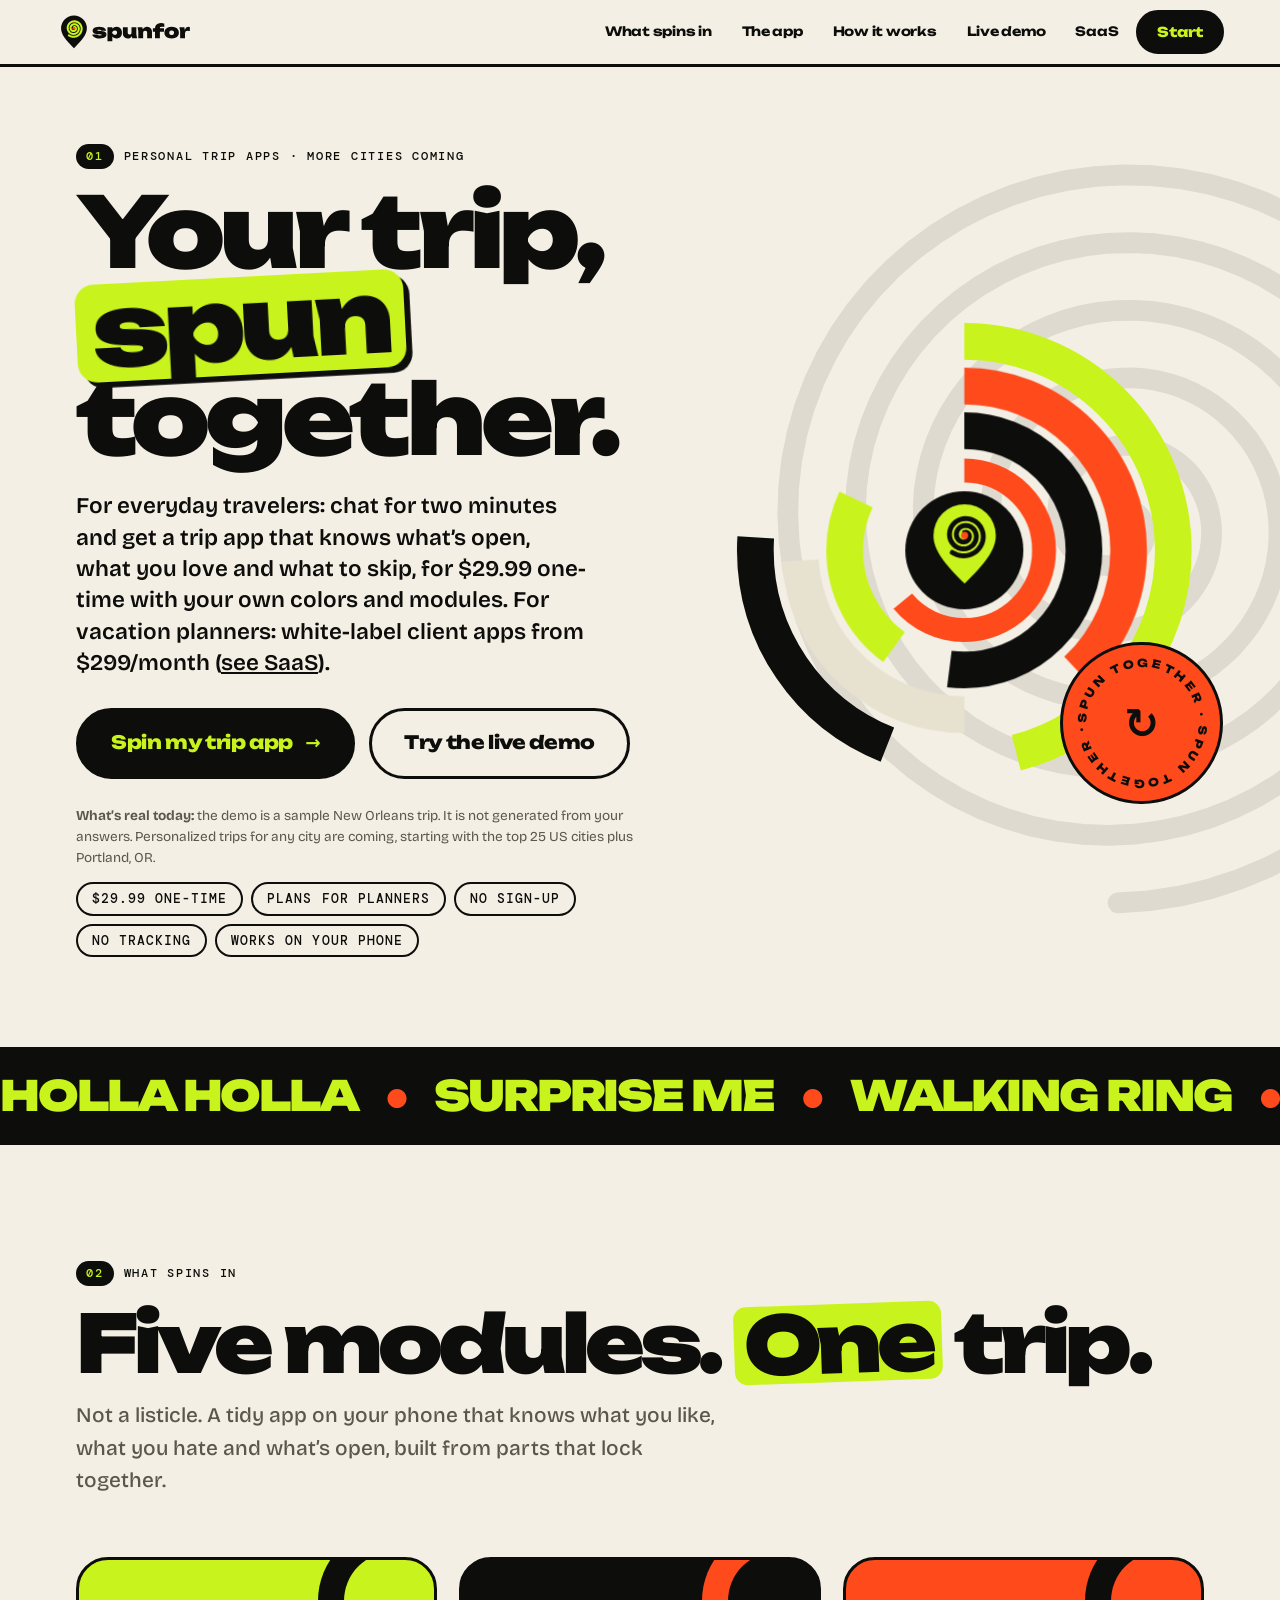
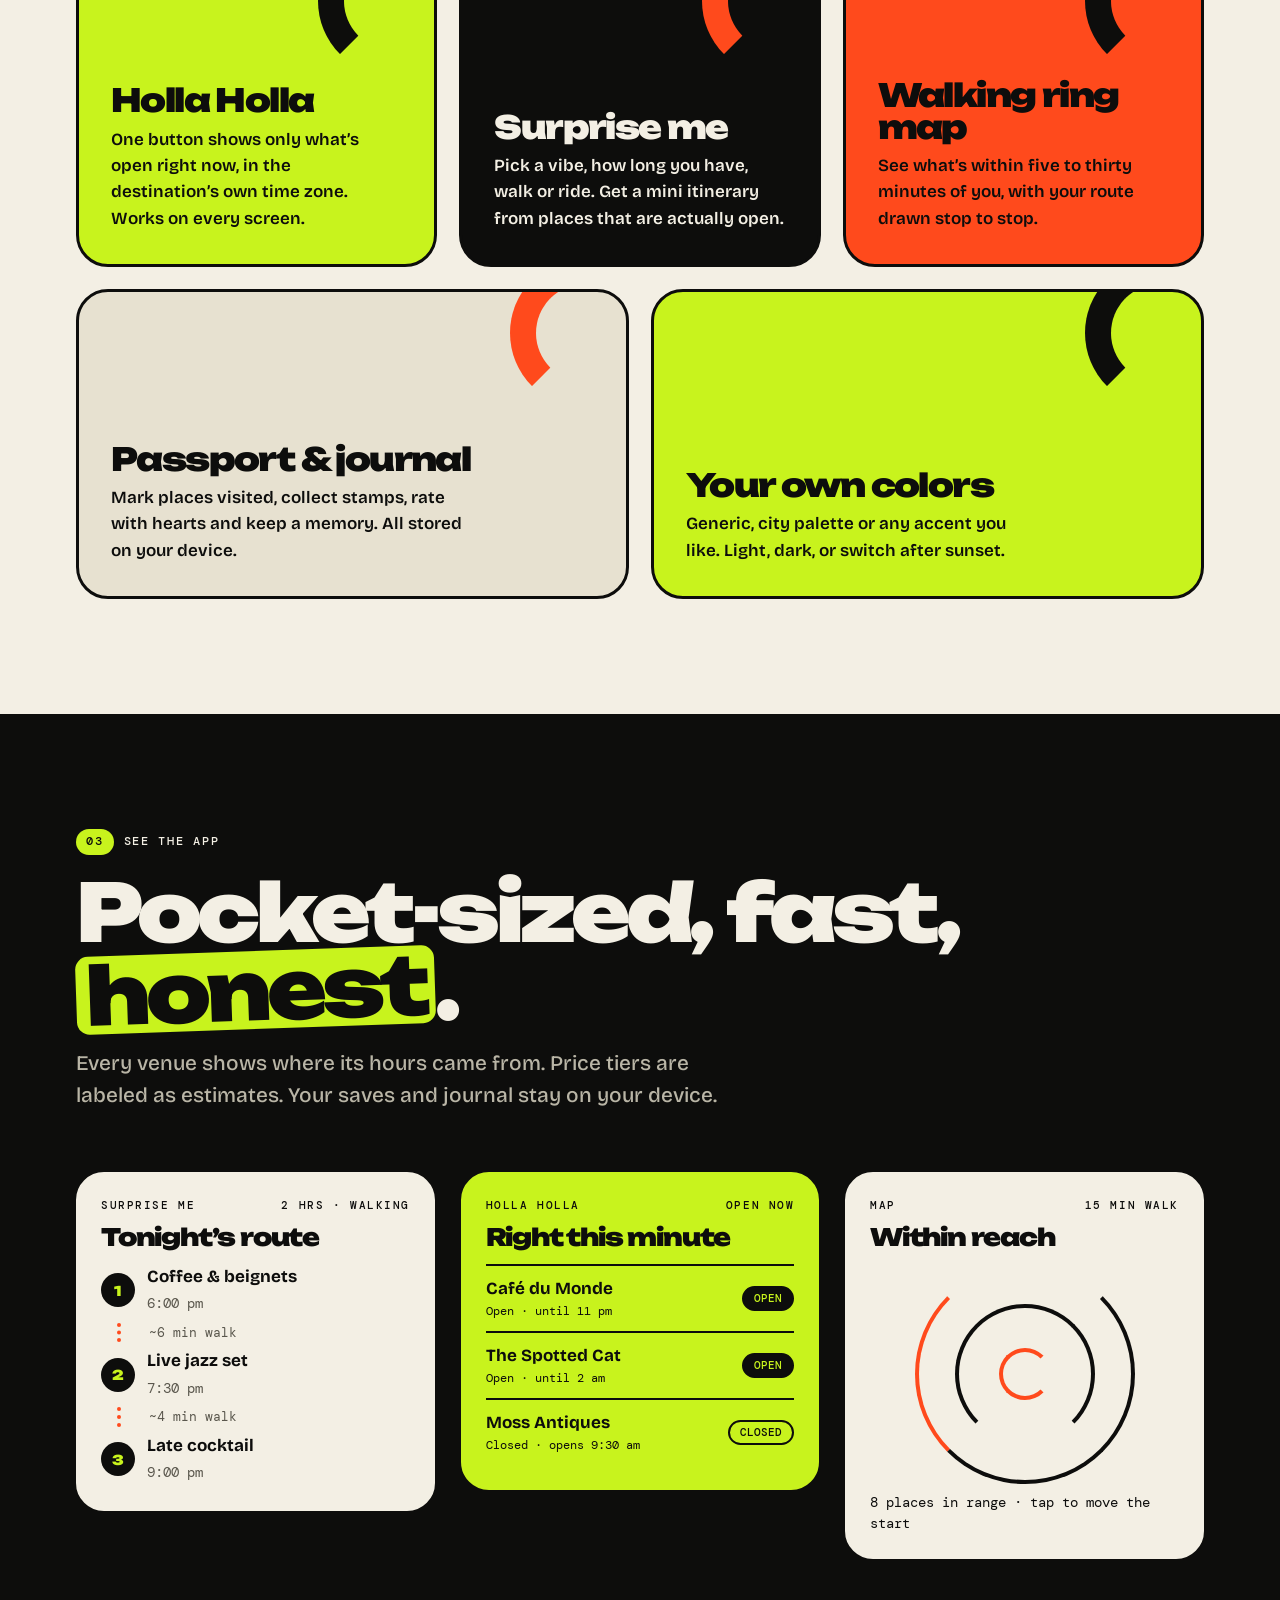
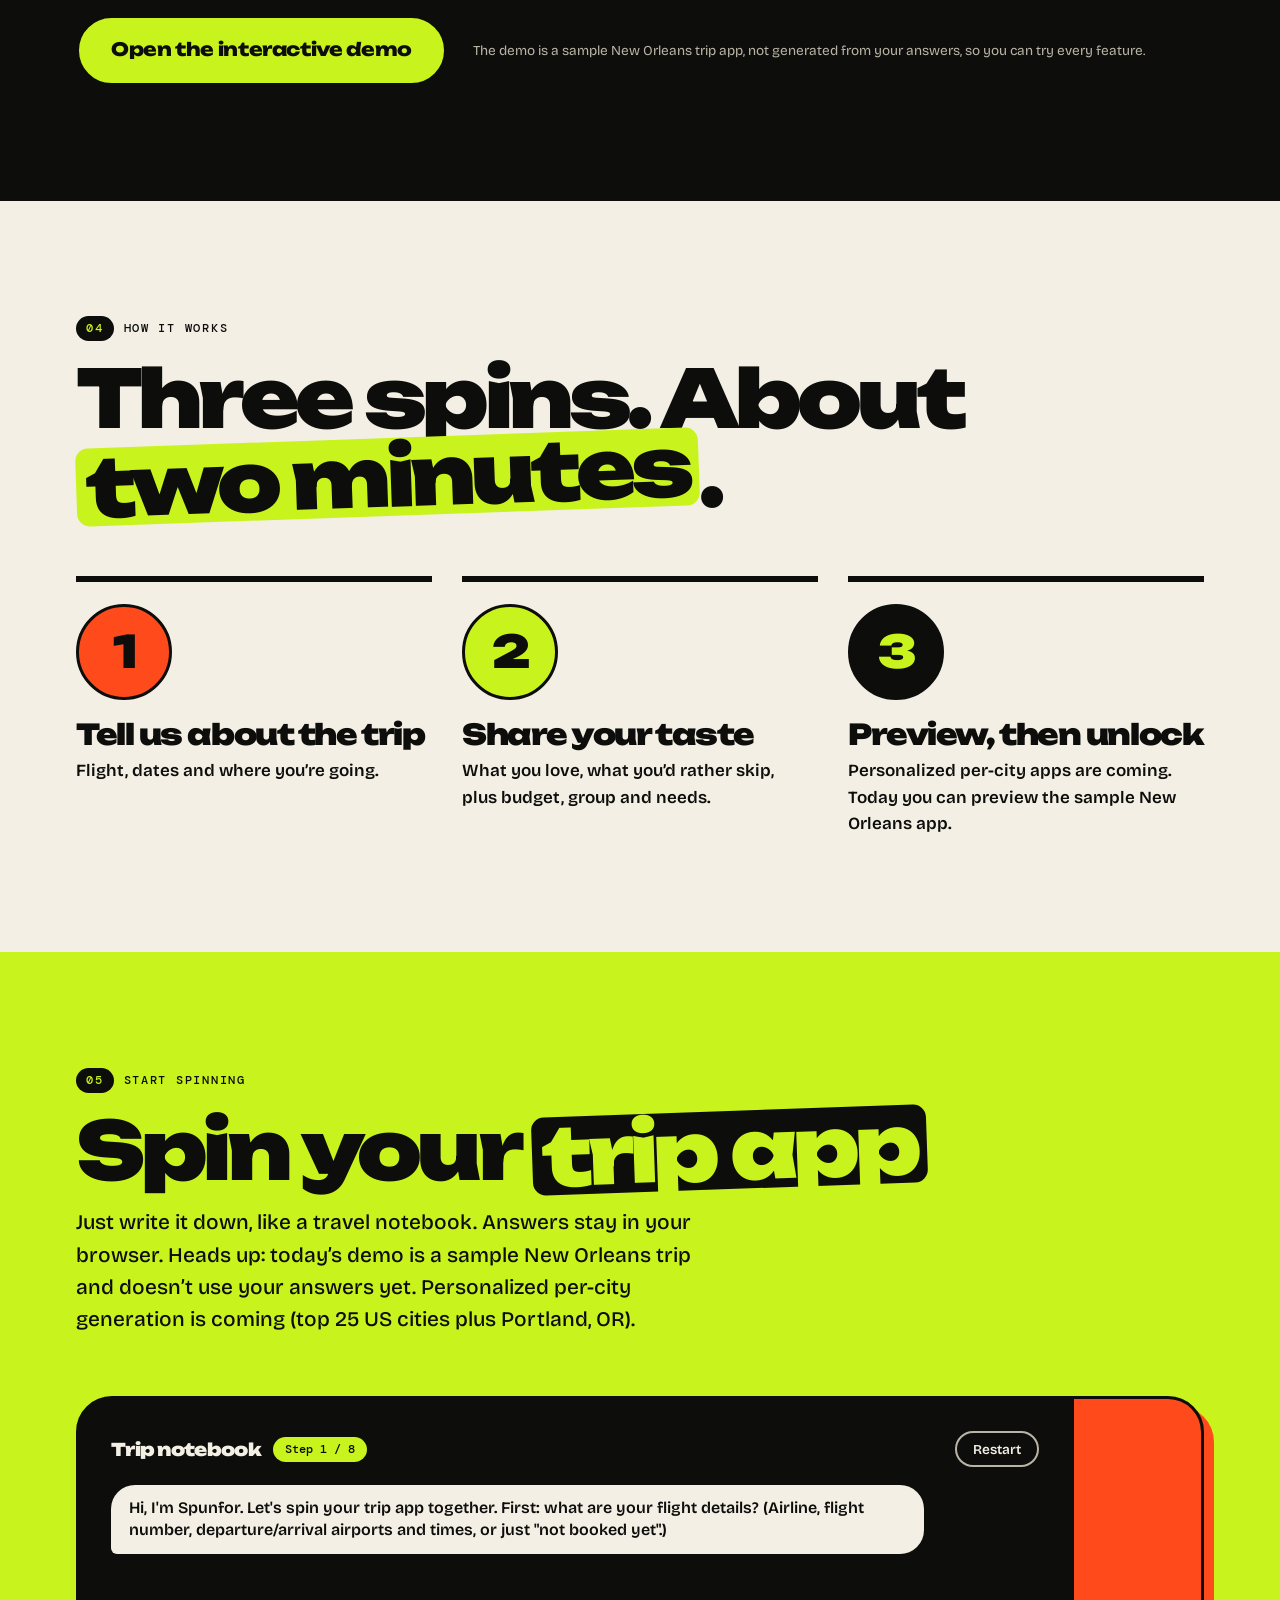
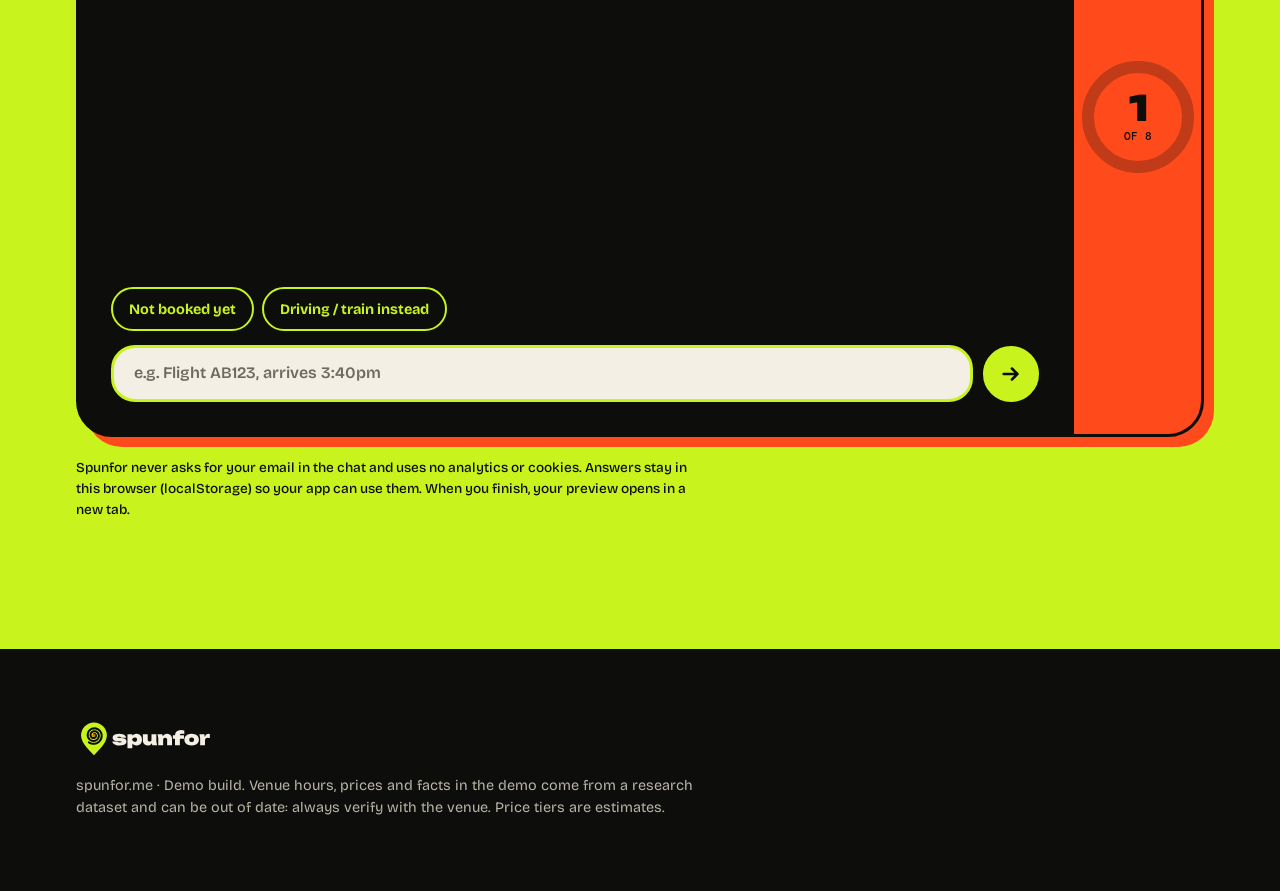
==== index.html @ 07cbf122 "Move preview to preview.html (new tab), planners to saas.html + SaaS nav tab, fix intake field copyi" ====
<!doctype html>
<html lang="en" class="no-js">
<head>
<meta charset="utf-8">
<meta name="viewport" content="width=device-width, initial-scale=1, viewport-fit=cover">
<title>Spunfor — your trip app, spun together</title>
<meta name="description" content="Try a sample New Orleans trip app with an open-now filter, a surprise-me itinerary builder, a walking-radius map, a passport and your own colors.">
<meta name="theme-color" content="#0D0D0C">
<link rel="icon" href="favicon.svg" type="image/svg+xml">
<link rel="icon" href="favicon-32.png" sizes="32x32" type="image/png">
<link rel="apple-touch-icon" href="apple-touch-icon.png">
<link rel="preload" href="fonts/unbounded.woff2" as="font" type="font/woff2" crossorigin>
<link rel="stylesheet" href="style.css">
<script>/* Site config. See README: checkoutUrl is the Stripe hook; promo codes here are DEMO-ONLY. */
window.SPUNFOR_CONFIG={price:29.99,currency:'USD',checkoutUrl:'',testMode:true,promoCodes:{goat:100},demoPath:'demo/index.html'};</script>
</head>
<body>
<a class="skip" href="#chat">Skip to the chat</a>
<header class="nav" id="nav">
  <a class="logo" href="#top" aria-label="Spunfor home"><img src="logo.svg" alt="Spunfor" width="137" height="36"></a>
  <nav aria-label="Primary">
    <a href="#features">What spins in</a><a href="#app">The app</a><a href="#how">How it works</a><a href="demo/index.html">Live demo</a><a class="saas-tab" href="saas.html" target="_blank" rel="noopener">SaaS</a><a class="btn small" href="#chat">Start</a>
  </nav>
</header>

<main id="top">
<div class="bigdisc" id="bigdisc" aria-hidden="true"><svg viewBox="-100 -100 200 200"><path d="M0 0" id="bdPath" fill="none"/></svg></div>

<section class="hero">
  <div class="wrap hero-grid">
    <div class="hero-copy">
      <p class="k"><b>01</b> Personal trip apps · more cities coming</p>
      <h1><span class="l">Your trip,</span><span class="l"><em class="spunword">spun</em></span><span class="l">together.</span></h1>
      <p class="lead">For everyday travelers: chat for two minutes and get a trip app that knows what’s open, what you love and what to skip, for $29.99 one-time with your own colors and modules. For vacation planners: white-label client apps from $299/month (<a href="saas.html" target="_blank" rel="noopener">see SaaS</a>).</p>
      <div class="cta"><a class="btn big" href="#chat">Spin my trip app <span class="arr" aria-hidden="true">→</span></a><a class="btn ghost big" href="demo/index.html">Try the live demo</a></div>
      <p class="fine honest"><b>What’s real today:</b> the demo is a sample New Orleans trip. It is not generated from your answers. Personalized trips for any city are coming, starting with the top 25 US cities plus Portland, OR.</p>
      <ul class="vows" aria-label="Highlights"><li>$29.99 one-time</li><li>Plans for planners</li><li>No sign-up</li><li>No tracking</li><li>Works on your phone</li></ul>
    </div>
    <div class="hero-art" aria-hidden="true">
      <svg viewBox="0 0 600 600" class="orrery">
        <g class="snap a1"><g class="drift d1"><circle class="ring r-lime" cx="300" cy="300" r="262" pathLength="100" stroke-dasharray="46 54"/><circle class="ring r-ink" cx="300" cy="300" r="262" pathLength="100" stroke-dasharray="20 80" stroke-dashoffset="-56"/></g></g>
        <g class="snap a2"><g class="drift d2"><circle class="ring r-tom" cx="300" cy="300" r="206" pathLength="100" stroke-dasharray="38 62"/><circle class="ring r-bone" cx="300" cy="300" r="206" pathLength="100" stroke-dasharray="24 76" stroke-dashoffset="-50"/></g></g>
        <g class="snap a3"><g class="drift d3"><circle class="ring r-ink" cx="300" cy="300" r="150" pathLength="100" stroke-dasharray="52 48"/><circle class="ring r-lime" cx="300" cy="300" r="150" pathLength="100" stroke-dasharray="22 78" stroke-dashoffset="-60"/></g></g>
        <g class="snap a4"><g class="drift d4"><circle class="ring r-tom thin" cx="300" cy="300" r="100" pathLength="100" stroke-dasharray="64 36"/></g></g>
        <circle cx="300" cy="300" r="74" fill="#0D0D0C"/>
        <g transform="translate(246 238) scale(1.7)" class="hub"><path d="M32 61C17.5 46.5 9 36.5 9 25.5a23 23 0 0 1 46 0C55 36.5 46.5 46.5 32 61Z" fill="#C8F31D"/><path class="hubspiral" fill="none" stroke="#0D0D0C" stroke-width="3.6" stroke-linecap="round" stroke-linejoin="round" d=""/><circle cx="32" cy="25.5" r="2.6" fill="#FF4A1C"/></g>
      </svg>
      <div class="badge-ring"><svg viewBox="0 0 200 200"><defs><path id="circ" d="M100 100m-78 0a78 78 0 1 1 156 0a78 78 0 1 1-156 0"/></defs><text><textPath href="#circ" startOffset="0" textLength="484" lengthAdjust="spacing">SPUN TOGETHER · SPUN TOGETHER ·</textPath></text></svg><b>↻</b></div>
    </div>
  </div>
</section>

<div class="ticker" aria-hidden="true"><div class="ticker-in"><span>Holla Holla</span><i>●</i><span>Surprise me</span><i>●</i><span>Walking ring</span><i>●</i><span>Passport</span><i>●</i><span>Your colors</span><i>●</i><span>Holla Holla</span><i>●</i><span>Surprise me</span><i>●</i><span>Walking ring</span><i>●</i><span>Passport</span><i>●</i><span>Your colors</span><i>●</i></div></div>

<section class="section" id="features">
  <div class="wrap">
    <div class="sec-h reveal">
      <p class="k"><b>02</b> What spins in</p>
      <h2>Five modules. <em>One</em> trip.</h2>
      <p class="sub">Not a listicle. A tidy app on your phone that knows what you like, what you hate and what’s open, built from parts that lock together.</p>
    </div>
    <ol class="mods">
      <li class="mod m1 reveal"><span class="disc" aria-hidden="true"></span><h3>Holla Holla</h3><p>One button shows only what’s open right now, in the destination’s own time zone. Works on every screen.</p></li>
      <li class="mod m2 reveal"><span class="disc" aria-hidden="true"></span><h3>Surprise me</h3><p>Pick a vibe, how long you have, walk or ride. Get a mini itinerary from places that are actually open.</p></li>
      <li class="mod m3 reveal"><span class="disc" aria-hidden="true"></span><h3>Walking ring map</h3><p>See what’s within five to thirty minutes of you, with your route drawn stop to stop.</p></li>
      <li class="mod m4 reveal"><span class="disc" aria-hidden="true"></span><h3>Passport &amp; journal</h3><p>Mark places visited, collect stamps, rate with hearts and keep a memory. All stored on your device.</p></li>
      <li class="mod m5 reveal"><span class="disc" aria-hidden="true"></span><h3>Your own colors</h3><p>Generic, city palette or any accent you like. Light, dark, or switch after sunset.</p></li>
    </ol>
  </div>
</section>

<section class="section dark-sec" id="app">
  <div class="wrap">
    <div class="sec-h reveal">
      <p class="k"><b>03</b> See the app</p>
      <h2>Pocket-sized, fast, <em>honest</em>.</h2>
      <p class="sub">Every venue shows where its hours came from. Price tiers are labeled as estimates. Your saves and journal stay on your device.</p>
    </div>
    <div class="tix" aria-label="Sample screens from the app">
      <div class="t t3 reveal"><p class="k"><span>Surprise me</span><span>2 hrs · walking</span></p><h4>Tonight’s route</h4>
        <div class="stop"><i>1</i><div><b>Coffee &amp; beignets</b><br><small>6:00 pm</small></div></div><div class="leg">~6 min walk</div>
        <div class="stop"><i>2</i><div><b>Live jazz set</b><br><small>7:30 pm</small></div></div><div class="leg">~4 min walk</div>
        <div class="stop"><i>3</i><div><b>Late cocktail</b><br><small>9:00 pm</small></div></div></div>
      <div class="t t1 reveal"><p class="k"><span>Holla Holla</span><span>Open now</span></p><h4>Right this minute</h4>
        <div class="row"><div><b>Café du Monde</b><small>Open · until 11 pm</small></div><span class="st on">OPEN</span></div>
        <div class="row"><div><b>The Spotted Cat</b><small>Open · until 2 am</small></div><span class="st on">OPEN</span></div>
        <div class="row"><div><b>Moss Antiques</b><small>Closed · opens 9:30 am</small></div><span class="st">CLOSED</span></div></div>
      <div class="t t2 reveal"><p class="k"><span>Map</span><span>15 min walk</span></p><h4>Within reach</h4><div class="ring" aria-hidden="true"><i></i><i></i><i></i></div><p class="mono" style="margin:6px 0 0;font-size:.85rem">8 places in range · tap to move the start</p></div>
    </div>
    <div class="tix-note reveal"><a class="btn big lime" href="demo/index.html">Open the interactive demo</a><p class="fine" style="margin:0">The demo is a sample New Orleans trip app, not generated from your answers, so you can try every feature.</p></div>
  </div>
</section>

<section class="section" id="how">
  <div class="wrap">
    <div class="sec-h reveal"><p class="k"><b>04</b> How it works</p><h2>Three spins. About <em>two minutes</em>.</h2></div>
    <ol class="steps">
      <li class="reveal"><span class="num">1</span><h3>Tell us about the trip</h3><p>Flight, dates and where you’re going.</p></li>
      <li class="reveal"><span class="num">2</span><h3>Share your taste</h3><p>What you love, what you’d rather skip, plus budget, group and needs.</p></li>
      <li class="reveal"><span class="num">3</span><h3>Preview, then unlock</h3><p>Personalized per-city apps are coming. Today you can preview the sample New Orleans app.</p></li>
    </ol>
  </div>
</section>

<section class="section chat-sec" id="chat">
  <div class="wrap">
    <div class="sec-h reveal"><p class="k"><b>05</b> Start spinning</p><h2>Spin your <em>trip app</em></h2><p class="sub">Just write it down, like a travel notebook. Answers stay in your browser. Heads up: today’s demo is a sample New Orleans trip and doesn’t use your answers yet. Personalized per-city generation is coming (top 25 US cities plus Portland, OR).</p></div>
    <div class="bp reveal" role="region" aria-label="Spunfor trip chat">
      <div class="bp-main">
        <div class="bp-head"><strong>Trip notebook</strong><span class="progress" id="progress" aria-live="polite"></span><button type="button" class="link" id="restart">Restart</button></div>
        <div class="log" id="log" role="log" aria-live="polite" aria-relevant="additions"></div>
        <div class="quick" id="quick"></div>
        <form class="composer" id="form" autocomplete="off">
          <label class="sr" for="input">Your answer</label>
          <textarea id="input" rows="1" placeholder="Type your answer…" enterkeyhint="send"></textarea>
          <button class="send" type="submit" aria-label="Send"><svg width="22" height="22" viewBox="0 0 24 24" fill="none" stroke="currentColor" stroke-width="2.8" stroke-linecap="round" stroke-linejoin="round" aria-hidden="true"><path d="M4 12h15M13 6l6 6-6 6"/></svg></button>
        </form>
      </div>
      <aside class="dial" aria-hidden="true">
        <svg viewBox="0 0 120 120"><circle class="dtrack" cx="60" cy="60" r="50"/><circle class="dfill" id="ringFill" cx="60" cy="60" r="50" pathLength="100" stroke-dasharray="100" stroke-dashoffset="100"/></svg>
        <div class="dnum"><b id="dialNo">1</b><span>of 8</span></div>
      </aside>
    </div>
    <p class="fine chat-fine">Spunfor never asks for your email in the chat and uses no analytics or cookies. Answers stay in this browser (localStorage) so your app can use them. When you finish, your preview opens in a new tab.</p>
  </div>
</section>


</main>

<footer class="foot">
  <div class="wrap foot-in">
    <img src="logo-light.svg" alt="Spunfor" width="137" height="36">
    <p>spunfor.me · Demo build. Venue hours, prices and facts in the demo come from a research dataset and can be out of date: always verify with the venue. Price tiers are estimates.</p>
  </div>
</footer>

<!-- Unlock / checkout dialog (rendered by app.js) -->
<div class="modal-wrap" id="modalWrap" hidden>
  <div class="scrim" data-close></div>
  <div class="modal" id="modal" role="dialog" aria-modal="true" aria-labelledby="mTitle" tabindex="-1"></div>
</div>
<script src="app.js"></script>
</body>
</html>
---- style.css ----
/* Spunfor v4: "spun together". Heavy Unbounded display type, rotation motion, orbital geometry, modules that spin into place and snap together.
   Palette: ink #0D0D0C, bone #F3EFE4, lime #C8F31D, tomato #FF4A1C. No gradients, no glass, no thread. */
@font-face{font-family:"Unbounded";src:url(fonts/unbounded.woff2) format("woff2");font-weight:200 900;font-style:normal;font-display:swap}
@font-face{font-family:"Bricolage Grotesque";src:url(fonts/bricolage.woff2) format("woff2");font-weight:200 800;font-style:normal;font-display:swap}
@font-face{font-family:"DM Mono";src:url(fonts/dm-mono.woff2) format("woff2");font-weight:400;font-style:normal;font-display:swap}
@font-face{font-family:"DM Mono";src:url(fonts/dm-mono-500.woff2) format("woff2");font-weight:500;font-style:normal;font-display:swap}
:root{
  --ink:#0D0D0C;--bone:#F3EFE4;--bone2:#E7E1D0;--lime:#C8F31D;--tom:#FF4A1C;--mute:#5A574D;--mute-d:#B9B5A6;
  --disp:"Unbounded","Arial Black",system-ui,sans-serif;--body:"Bricolage Grotesque",system-ui,-apple-system,"Segoe UI",sans-serif;--mono:"DM Mono",ui-monospace,Menlo,Consolas,monospace;
  --snap:cubic-bezier(.2,1.35,.35,1);--pad:clamp(18px,4.5vw,56px);
}
*{box-sizing:border-box}
html{scroll-behavior:smooth;-webkit-text-size-adjust:100%}
body{margin:0;background:var(--bone);color:var(--ink);font-family:var(--body);font-size:1.0625rem;line-height:1.55;overflow-x:hidden}
img,svg{display:block;max-width:100%}
a{color:inherit}
.wrap{width:100%;max-width:1240px;margin:0 auto;padding-inline:var(--pad)}
.sr{position:absolute;width:1px;height:1px;overflow:hidden;clip:rect(0 0 0 0);white-space:nowrap}
.skip{position:absolute;left:-999px;top:8px;background:var(--lime);color:var(--ink);padding:10px 16px;border-radius:99px;font-weight:800;z-index:100}
.skip:focus{left:8px}
:focus-visible{outline:3px solid var(--tom);outline-offset:3px;border-radius:6px}
h1,h2,h3,h4{font-family:var(--disp);font-weight:900;margin:0;letter-spacing:-.05em;line-height:.98}
em{font-style:normal}
.k{font-family:var(--mono);font-size:.78rem;letter-spacing:.14em;text-transform:uppercase;font-weight:500;margin:0 0 18px;display:flex;gap:10px;align-items:center;flex-wrap:wrap}
.k b{background:var(--ink);color:var(--lime);border-radius:99px;padding:3px 10px;font-weight:500}
.sub{font-size:clamp(1.05rem,2.2vw,1.3rem);max-width:46ch;margin:18px 0 0;color:var(--mute);font-weight:500}
.fine{font-size:.85rem;color:var(--mute)}
.mono{font-family:var(--mono)}

/* buttons */
.btn{display:inline-flex;align-items:center;justify-content:center;gap:12px;font-family:var(--disp);font-weight:800;font-size:.95rem;letter-spacing:-.02em;text-decoration:none;border:3px solid var(--ink);background:var(--ink);color:var(--lime);border-radius:99px;padding:14px 26px;min-height:52px;cursor:pointer;transition:transform .35s var(--snap),background .2s,color .2s}
.btn:hover{transform:rotate(-2.5deg) scale(1.04);background:var(--tom);border-color:var(--ink);color:var(--ink)}
.btn.big{font-size:clamp(1rem,2.4vw,1.15rem);padding:18px 32px;min-height:64px}
.btn.small{padding:8px 18px;min-height:44px;font-size:.85rem}
.btn.ghost{background:transparent;color:var(--ink)}
.btn.ghost:hover{background:var(--lime);color:var(--ink)}
.btn.lime{background:var(--lime);color:var(--ink)}
.btn.lime:hover{background:var(--bone)}
.btn .arr{display:inline-block;transition:transform .5s var(--snap)}
.btn:hover .arr{transform:rotate(360deg)}
.btn:disabled{opacity:.5;cursor:not-allowed}

/* nav */
.nav{position:sticky;top:0;z-index:50;display:flex;align-items:center;justify-content:space-between;gap:12px;padding:10px var(--pad);background:var(--bone);border-bottom:3px solid var(--ink)}
.logo img{height:36px;width:auto}
.nav nav{display:flex;align-items:center;gap:6px}
.nav nav a:not(.btn){font-family:var(--disp);font-weight:700;font-size:.8rem;letter-spacing:-.02em;text-decoration:none;padding:10px 12px;border-radius:99px}
.nav nav a:not(.btn):hover{background:var(--lime)}
@media(max-width:860px){.nav nav a:not(.btn){display:none}.logo img{height:32px}}

/* giant disc that turns as you scroll */
.bigdisc{position:fixed;right:-28vmin;top:12vh;width:92vmin;height:92vmin;pointer-events:none;z-index:0;opacity:.09;transform:rotate(var(--spin,0deg))}
.bigdisc svg{width:100%;height:100%}
.bigdisc path{stroke:var(--ink);stroke-width:5;stroke-linecap:round;fill:none}
main{position:relative}
main>section,.ticker{position:relative;z-index:1}

/* hero */
.hero{padding:clamp(34px,6vw,84px) 0 clamp(40px,7vw,96px);overflow:hidden}
.hero-grid{display:grid;grid-template-columns:minmax(0,1.25fr) minmax(0,1fr);gap:clamp(20px,4vw,60px);align-items:center}
.hero h1{font-size:clamp(2.55rem,10.4vw,6.1rem);line-height:.92;letter-spacing:-.05em;margin:0 0 26px}
.hero h1 .l{display:block}
.spunword{display:inline-block;background:var(--lime);padding:.02em .16em .06em;border-radius:.2em;transform:rotate(-3deg);box-shadow:.06em .06em 0 var(--ink);animation:spunin 1.3s var(--snap) both .1s}
@keyframes spunin{from{transform:rotate(-200deg) scale(.4);opacity:0}to{transform:rotate(-3deg);opacity:1}}
.lead{font-size:clamp(1.1rem,2.3vw,1.4rem);max-width:34ch;font-weight:600;margin:0 0 30px;line-height:1.4}
.cta{display:flex;flex-wrap:wrap;gap:14px;margin-bottom:26px}
.vows{list-style:none;display:flex;flex-wrap:wrap;gap:8px;padding:0;margin:0}
.vows li{font-family:var(--mono);font-size:.8rem;font-weight:500;text-transform:uppercase;letter-spacing:.08em;border:2px solid var(--ink);border-radius:99px;padding:5px 14px}
.hero-art{position:relative;width:100%;max-width:560px;justify-self:center;aspect-ratio:1}
.orrery{width:100%;height:100%;overflow:visible}
.ring{fill:none;stroke-width:46;transform-box:view-box;transform-origin:50% 50%;transform:rotate(-90deg)}
.ring.thin{stroke-width:30}
.r-lime{stroke:var(--lime)}.r-ink{stroke:var(--ink)}.r-tom{stroke:var(--tom)}.r-bone{stroke:var(--bone2)}
.snap,.drift{transform-box:view-box;transform-origin:50% 50%}
.a1{animation:snap1 1.5s var(--snap) both .2s}.a2{animation:snap2 1.6s var(--snap) both .35s}.a3{animation:snap3 1.7s var(--snap) both .5s}.a4{animation:snap4 1.8s var(--snap) both .65s}
@keyframes snap1{from{transform:rotate(-250deg)}to{transform:rotate(0)}}
@keyframes snap2{from{transform:rotate(300deg)}to{transform:rotate(0)}}
@keyframes snap3{from{transform:rotate(-340deg)}to{transform:rotate(0)}}
@keyframes snap4{from{transform:rotate(420deg)}to{transform:rotate(0)}}
.d1{animation:drift 46s linear infinite 2s}.d2{animation:drift 34s linear infinite reverse 2s}.d3{animation:drift 28s linear infinite 2s}.d4{animation:drift 20s linear infinite reverse 2s}
@keyframes drift{to{transform:rotate(360deg)}}
.hubspiral{transform-box:fill-box}
.badge-ring{position:absolute;right:-4%;bottom:-3%;width:34%;aspect-ratio:1;background:var(--tom);border:3px solid var(--ink);border-radius:50%;display:grid;place-items:center;animation:spin 18s linear infinite}
.badge-ring svg{position:absolute;inset:4%;width:92%;height:92%}
.badge-ring text{font-family:var(--disp);font-weight:800;font-size:15.5px;letter-spacing:.04em;fill:var(--ink)}
.badge-ring b{font-family:var(--disp);font-weight:900;font-size:clamp(1.6rem,5vw,2.6rem);color:var(--ink)}
@keyframes spin{to{transform:rotate(360deg)}}
@media(max-width:860px){.hero-grid{grid-template-columns:1fr}.hero-art{max-width:420px}.badge-ring{right:0}}

/* ticker */
.ticker{background:var(--ink);color:var(--lime);overflow:hidden;border-block:3px solid var(--ink);padding:14px 0}
.ticker-in{display:flex;gap:28px;width:max-content;font-family:var(--disp);font-weight:900;font-size:clamp(1.4rem,4vw,2.6rem);letter-spacing:-.05em;text-transform:uppercase;white-space:nowrap;animation:tick 40s linear infinite}
.ticker-in i{font-style:normal;color:var(--tom);font-size:.6em;align-self:center}
@keyframes tick{to{transform:translateX(-50%)}}

/* sections */
.section{padding:clamp(56px,9vw,128px) 0}
.sec-h{margin-bottom:clamp(30px,5vw,60px)}
.sec-h h2{font-size:clamp(2.1rem,7.2vw,5rem);max-width:15ch;letter-spacing:-.06em}
.sec-h h2 em,.m-top h2 em{color:var(--ink);background:var(--lime);padding:0 .12em;border-radius:.16em;display:inline-block;transform:rotate(-2deg)}
.dark-sec{background:var(--ink);color:var(--bone)}
.dark-sec .k b{background:var(--lime);color:var(--ink)}
.dark-sec .sub{color:var(--mute-d)}
.dark-sec .fine{color:var(--mute-d)}

/* modules: pieces that spin into place */
.reveal{opacity:0;transform:rotate(var(--r0,-7deg)) translateY(46px) scale(.94);transform-origin:20% 80%;transition:opacity .5s ease,transform .9s var(--snap)}
.reveal.in{opacity:1;transform:none}
.mods{list-style:none;margin:0;padding:0;display:grid;grid-template-columns:repeat(6,1fr);gap:clamp(12px,2vw,22px)}
.mod{grid-column:span 2;border:3px solid var(--ink);border-radius:32px;padding:clamp(20px,3vw,32px);position:relative;overflow:hidden;min-height:310px;display:flex;flex-direction:column;justify-content:flex-end}
.mod h3{font-size:clamp(1.4rem,3vw,2rem);margin:0 0 10px}
.mod p{margin:0;font-weight:600;max-width:32ch}
.mod .disc{position:absolute;right:-34px;top:-34px;width:150px;height:150px;border-radius:50%;border:26px solid currentColor;border-right-color:transparent;border-bottom-color:transparent;animation:spin 12s linear infinite}
.mod:nth-child(even) .disc{animation-direction:reverse;animation-duration:16s}
.m1{background:var(--lime);--r0:-9deg}.m2{background:var(--ink);color:var(--bone);--r0:7deg}.m2 .disc{color:var(--tom)}
.m3{background:var(--tom);--r0:-6deg}.m4{background:var(--bone2);--r0:8deg}.m5{background:var(--lime);--r0:-8deg}
.m4,.m5{grid-column:span 3}
.m1 .disc,.m3 .disc,.m5 .disc{color:var(--ink)}.m4 .disc{color:var(--tom)}
@media(max-width:860px){.mods{grid-template-columns:1fr}.mod,.m4,.m5{grid-column:auto;min-height:0;padding-top:96px}}

/* app sample tiles */
.tix{display:grid;grid-template-columns:repeat(3,1fr);gap:clamp(14px,2vw,26px);align-items:start}
.t{background:var(--bone);color:var(--ink);border-radius:28px;padding:22px;border:3px solid var(--bone)}
.t.t3{--r0:-6deg}.t.t1{--r0:5deg;background:var(--lime);border-color:var(--lime)}.t.t2{--r0:-4deg}
.t .k{justify-content:space-between;font-size:.7rem;margin-bottom:12px}
.t h4{font-size:1.5rem;margin:0 0 14px;letter-spacing:-.05em}
.t .stop{display:flex;gap:12px;align-items:center}
.t .stop i{font-style:normal;font-family:var(--disp);font-weight:900;width:34px;height:34px;border-radius:50%;background:var(--ink);color:var(--lime);display:grid;place-items:center;flex:none;font-size:.85rem}
.t .stop small{color:var(--mute);font-family:var(--mono)}
.t .leg{margin:6px 0 6px 16px;padding-left:28px;border-left:4px dotted var(--tom);font-family:var(--mono);font-size:.8rem;color:var(--mute)}
.t .row{display:flex;justify-content:space-between;gap:10px;align-items:center;padding:10px 0;border-top:2px solid var(--ink)}
.t .row small{display:block;font-family:var(--mono);font-size:.75rem}
.t .st{font-family:var(--mono);font-size:.7rem;font-weight:500;border:2px solid var(--ink);border-radius:99px;padding:2px 10px;flex:none}
.t .st.on{background:var(--ink);color:var(--lime)}
.t .ring{position:relative;width:min(100%,220px);aspect-ratio:1;margin:8px auto}
.t .ring i{position:absolute;border-radius:50%;border:4px solid var(--ink);inset:0;animation:spin 20s linear infinite;border-top-color:var(--tom);border-right-color:transparent}
.t .ring i:nth-child(2){inset:18%;animation-direction:reverse;animation-duration:14s;border-color:var(--ink);border-left-color:transparent}
.t .ring i:nth-child(3){inset:38%;border-color:var(--tom);animation-duration:9s;border-bottom-color:transparent}
.tix-note{display:flex;flex-wrap:wrap;gap:18px 26px;align-items:center;margin-top:clamp(30px,5vw,56px)}
@media(max-width:860px){.tix{grid-template-columns:1fr}}

/* steps */
.steps{list-style:none;margin:0;padding:0;display:grid;grid-template-columns:repeat(3,1fr);gap:clamp(14px,2.4vw,30px)}
.steps li{border-top:6px solid var(--ink);padding-top:22px;--r0:-5deg}
.steps .num{display:grid;place-items:center;width:clamp(68px,9vw,96px);aspect-ratio:1;border-radius:50%;background:var(--tom);border:3px solid var(--ink);font-family:var(--disp);font-weight:900;font-size:clamp(1.8rem,4vw,2.8rem);margin-bottom:20px;letter-spacing:-.05em}
.steps li:nth-child(2) .num{background:var(--lime)}.steps li:nth-child(3) .num{background:var(--ink);color:var(--lime)}
.reveal.in .num{animation:spin 1s var(--snap) both}
.steps h3{font-size:clamp(1.3rem,2.8vw,1.8rem);margin-bottom:10px}
.steps p{margin:0;font-weight:600;max-width:30ch}
@media(max-width:860px){.steps{grid-template-columns:1fr}}

/* chat */
.chat-sec{background:var(--lime)}
.chat-sec .k b{background:var(--ink);color:var(--lime)}
.chat-sec .sub{color:var(--ink)}
.chat-sec .sec-h h2 em{background:var(--ink);color:var(--lime)}
.bp{display:grid;grid-template-columns:minmax(0,1fr) 130px;background:var(--ink);color:var(--bone);border-radius:36px;overflow:hidden;border:3px solid var(--ink);box-shadow:10px 10px 0 var(--tom)}
.bp-main{padding:clamp(18px,3vw,32px);display:flex;flex-direction:column;min-width:0}
.bp-head{display:flex;align-items:center;gap:12px;flex-wrap:wrap;margin-bottom:14px}
.bp-head strong{font-family:var(--disp);font-weight:900;font-size:1.1rem;letter-spacing:-.04em}
.progress{font-family:var(--mono);font-size:.78rem;background:var(--lime);color:var(--ink);padding:3px 12px;border-radius:99px;font-weight:500}
.link{margin-left:auto;background:none;border:2px solid var(--mute-d);color:var(--bone);border-radius:99px;padding:6px 16px;font:600 .85rem var(--body);cursor:pointer;min-height:36px}
.link:hover{background:var(--bone);color:var(--ink)}
.log{height:clamp(260px,44vh,400px);overflow-y:auto;display:flex;flex-direction:column;gap:10px;padding:4px 4px 10px 0;scrollbar-width:thin;scrollbar-color:var(--tom) transparent}
.msg{max-width:88%;padding:12px 18px;border-radius:24px;font-weight:600;font-size:1rem;line-height:1.4;overflow-wrap:anywhere;animation:pop .5s var(--snap) both}
@keyframes pop{from{transform:rotate(-4deg) scale(.8);opacity:0}to{transform:none;opacity:1}}
.msg.bot{background:var(--bone);color:var(--ink);border-bottom-left-radius:6px;align-self:flex-start}
.msg.user{background:var(--lime);color:var(--ink);border-bottom-right-radius:6px;align-self:flex-end}
.msg.typing{opacity:.7;letter-spacing:.3em}
.quick{display:flex;flex-wrap:wrap;gap:8px;margin:10px 0 0;min-height:0}
.quick button{background:transparent;border:2px solid var(--lime);color:var(--lime);border-radius:99px;padding:8px 16px;font:700 .9rem var(--body);cursor:pointer;min-height:44px;transition:transform .3s var(--snap),background .2s,color .2s}
.quick button:hover{background:var(--lime);color:var(--ink);transform:rotate(-3deg)}
.composer{display:flex;gap:10px;margin-top:14px;align-items:flex-end}
.composer textarea{flex:1;min-width:0;resize:none;background:var(--bone);color:var(--ink);border:3px solid var(--bone);border-radius:24px;padding:14px 20px;font:600 1rem/1.4 var(--body);max-height:140px}
.composer textarea:focus{outline:none;border-color:var(--lime)}
.composer textarea::placeholder{color:#6d6a5f}
.send{flex:none;width:56px;height:56px;border-radius:50%;border:3px solid var(--lime);background:var(--lime);color:var(--ink);display:grid;place-items:center;cursor:pointer;transition:transform .4s var(--snap)}
.send:hover{transform:rotate(90deg)}
.dial{background:var(--tom);color:var(--ink);display:grid;place-items:center;position:relative;border-left:3px solid var(--ink)}
.dial svg{width:120px;height:120px;transform:rotate(-90deg)}
.dtrack{fill:none;stroke:var(--ink);stroke-opacity:.25;stroke-width:12}
.dfill{fill:none;stroke:var(--ink);stroke-width:12;stroke-linecap:round;transition:stroke-dashoffset .9s var(--snap)}
.dnum{position:absolute;display:grid;justify-items:center;line-height:1}
.dnum b{font-family:var(--disp);font-weight:900;font-size:2.2rem;letter-spacing:-.06em}
.dnum span{font-family:var(--mono);font-size:.7rem;font-weight:500;text-transform:uppercase;margin-top:4px}
.chat-fine{color:var(--ink);font-weight:500;margin-top:20px;max-width:70ch}
@media(max-width:700px){.bp{grid-template-columns:1fr;border-radius:28px;box-shadow:6px 6px 0 var(--tom)}.dial{border-left:0;border-top:3px solid var(--ink);padding:10px;grid-auto-flow:column;justify-content:center;order:-1;height:76px}.dial svg{width:56px;height:56px}.dnum{position:static;grid-auto-flow:column;gap:8px;align-items:baseline;margin-left:10px}.dnum b{font-size:1.6rem}.dial{display:flex;align-items:center;justify-content:flex-start;gap:0;padding:10px 20px}}

/* preview */
.result{margin-top:clamp(36px,6vw,64px);scroll-margin-top:90px}
.pv{display:grid;grid-template-columns:minmax(0,1fr) minmax(0,1.1fr);gap:clamp(20px,4vw,48px);align-items:start}
.spec{background:var(--bone);border:3px solid var(--ink);border-radius:36px;padding:clamp(20px,3vw,32px);position:relative;box-shadow:10px 10px 0 var(--ink);--r0:-6deg;animation:specin 1s var(--snap) both}
@keyframes specin{from{transform:rotate(-12deg) scale(.9);opacity:0}to{transform:none;opacity:1}}
.spec .top{display:flex;justify-content:space-between;align-items:center;gap:10px;font-family:var(--mono);font-size:.78rem;text-transform:uppercase;letter-spacing:.12em;font-weight:500;margin-bottom:16px}
.spec .top span:last-child{background:var(--ink);color:var(--lime);border-radius:99px;padding:3px 12px}
.spec .route{font-family:var(--disp);font-weight:900;font-size:clamp(1.8rem,5vw,3rem);letter-spacing:-.06em;line-height:1;margin:6px 0 18px;overflow-wrap:anywhere}
.spec .route em{background:var(--lime);padding:0 .1em;border-radius:.14em}
.spec dl{margin:0;display:grid;gap:0}
.spec dl>div{display:grid;grid-template-columns:90px minmax(0,1fr);gap:12px;padding:9px 0;border-top:2px solid var(--ink)}
.spec dt{font-family:var(--mono);font-size:.72rem;text-transform:uppercase;letter-spacing:.1em;font-weight:500;color:var(--mute)}
.spec dd{margin:0;font-weight:700;overflow-wrap:anywhere}
.spec .mods-row{display:flex;flex-wrap:wrap;gap:8px;margin-top:16px}
.spec .mods-row span{font-family:var(--mono);font-size:.75rem;font-weight:500;border:2px solid var(--ink);border-radius:99px;padding:3px 12px;background:var(--lime)}
.sticker{position:absolute;right:-12px;top:-18px;background:var(--tom);border:3px solid var(--ink);border-radius:99px;padding:6px 16px;font-family:var(--disp);font-weight:900;font-size:.85rem;letter-spacing:-.03em;transform:rotate(7deg);color:var(--ink)}
.sticker.ok{background:var(--lime)}
.pv-copy h3{font-size:clamp(1.8rem,4.6vw,3.2rem);letter-spacing:-.06em;margin:0 0 16px}
.pv-copy .sub{color:var(--ink);margin-top:0}
.pv-strip{display:flex;gap:6px;margin:22px 0 14px;flex-wrap:wrap}
.pv-strip span{font-family:var(--disp);font-weight:800;font-size:.78rem;border:2px solid var(--ink);border-radius:99px;padding:6px 14px}
.pv-strip .on{background:var(--ink);color:var(--lime)}
.pv-lockrow{display:flex;flex-wrap:wrap;gap:8px;margin-bottom:22px}
.pv-lockrow span{font-family:var(--mono);font-size:.78rem;border-radius:99px;padding:4px 12px;background:rgba(13,13,12,.12);filter:blur(.4px)}
.actions{display:flex;flex-wrap:wrap;gap:12px}
.btn.dk{color:var(--ink)}
@media(max-width:860px){.pv{grid-template-columns:1fr}}

/* modal */
.modal-wrap{position:fixed;inset:0;z-index:200;display:grid;place-items:center;padding:14px;opacity:0;transition:opacity .2s}
.modal-wrap.on{opacity:1}
.modal-wrap[hidden]{display:none}
.scrim{position:absolute;inset:0;background:rgba(13,13,12,.8)}
.modal{position:relative;width:min(560px,100%);max-height:calc(100dvh - 28px);overflow-y:auto;background:var(--bone);border:3px solid var(--ink);border-radius:36px;box-shadow:10px 10px 0 var(--lime);color:var(--ink);transform:rotate(-6deg) scale(.85);transition:transform .6s var(--snap)}
.modal-wrap.on .modal{transform:none}
.modal:focus{outline:none}
.m-x{position:absolute;right:14px;top:14px;width:48px;height:48px;border-radius:50%;border:3px solid var(--ink);background:var(--bone);font:900 1.6rem/1 var(--disp);cursor:pointer;z-index:2;display:grid;place-items:center;padding:0;transition:transform .4s var(--snap)}
.m-x:hover{transform:rotate(180deg);background:var(--tom)}
.m-top{padding:clamp(22px,4vw,34px) clamp(20px,4vw,34px) 20px}
.m-top h2{font-size:clamp(1.6rem,5.4vw,2.4rem);letter-spacing:-.06em;margin:4px 56px 12px 0;line-height:1}
.m-top .sub{font-size:1rem;margin:0 0 12px;color:var(--mute)}
.center-t{text-align:center}.center-t h2{margin-inline:auto!important}
.testbanner{display:inline-flex;gap:8px;align-items:center;font-family:var(--mono);font-size:.74rem;font-weight:500;text-transform:uppercase;letter-spacing:.08em}
.testbanner span{background:var(--tom);border:2px solid var(--ink);border-radius:99px;padding:2px 12px;font-weight:500}
.perks{list-style:none;margin:16px 0 0;padding:0;display:grid;gap:10px}
.perks li{position:relative;padding-left:34px;font-weight:600;font-size:.98rem}
.perks li::before{content:"";position:absolute;left:0;top:2px;width:22px;height:22px;border-radius:50%;border:4px solid var(--ink);border-top-color:var(--tom);border-right-color:var(--lime)}
.m-stub{background:var(--ink);color:var(--bone);padding:clamp(20px,4vw,30px) clamp(20px,4vw,34px) clamp(22px,4vw,32px);border-radius:0 0 32px 32px;display:grid;gap:12px}
.price{display:flex;align-items:baseline;gap:14px;flex-wrap:wrap}
.price b{font-family:var(--disp);font-weight:900;font-size:clamp(2.6rem,10vw,3.8rem);letter-spacing:-.07em;color:var(--lime);line-height:1}
.price span{font-family:var(--mono);font-size:.78rem;color:var(--mute-d);text-transform:uppercase;letter-spacing:.08em}
.promo{display:flex;gap:8px}
.promo input,.fld input{flex:1;min-width:0;background:var(--bone);color:var(--ink);border:3px solid var(--bone);border-radius:18px;padding:12px 16px;font:700 1rem var(--body);min-height:52px}
.promo input:focus,.fld input:focus{outline:none;border-color:var(--lime)}
.promo button{border:3px solid var(--lime);background:transparent;color:var(--lime);border-radius:99px;padding:0 22px;font:900 .9rem var(--disp);cursor:pointer;min-height:52px;letter-spacing:-.02em}
.promo button:hover{background:var(--lime);color:var(--ink)}
.msgline{min-height:1.3em;font-weight:700;font-size:.9rem;color:var(--mute-d)}
.msgline.ok{color:var(--lime)}.msgline.err{color:#FF8A6B}
.m-btn{width:100%;background:var(--lime);border-color:var(--lime);color:var(--ink);font-size:1.05rem;padding:16px 24px;min-height:60px}
.m-btn:hover{background:var(--tom);border-color:var(--tom)}
.m-sub{background:none;border:0;color:var(--bone);font:700 .95rem var(--body);cursor:pointer;text-decoration:underline;text-underline-offset:4px;min-height:44px}
.order{margin-top:14px;display:grid;gap:0;font-weight:600}
.order>div{display:flex;justify-content:space-between;gap:14px;padding:10px 0;border-top:2px solid var(--ink)}
.order .tot{font-family:var(--disp);font-weight:900;font-size:1.15rem;letter-spacing:-.04em}
.order small{font-weight:500;color:var(--mute)}
.hint{font-size:.88rem;color:var(--mute);margin:14px 0 0}
.hint code,.hint b{color:var(--ink)}
code{font-family:var(--mono);background:var(--lime);padding:1px 6px;border-radius:6px;font-weight:500;color:var(--ink)}
.fld{display:grid;gap:6px}
.fld label{font-family:var(--mono);font-size:.74rem;text-transform:uppercase;letter-spacing:.08em;color:var(--mute-d);font-weight:500}
.fld.two{grid-template-columns:1fr 1fr;gap:12px}
.fld.two>div{display:grid;gap:6px}
#payForm{display:grid;gap:12px}
.m-body{padding:clamp(28px,5vw,44px) clamp(20px,4vw,34px)}
.spinner{width:64px;height:64px;border-radius:50%;border:9px solid var(--ink);border-top-color:var(--tom);border-right-color:var(--lime);margin:0 auto 18px;animation:spin .8s linear infinite}
.okmark{display:inline-block;font-family:var(--disp);font-weight:900;background:var(--lime);border:3px solid var(--ink);border-radius:99px;padding:6px 22px;transform:rotate(-4deg);margin:14px 0 12px;animation:specin .8s var(--snap) both}
.receipt{display:grid;gap:0;font-weight:600;margin-bottom:6px}
.receipt>div{display:flex;justify-content:space-between;gap:12px;padding:8px 0;border-top:2px solid #35342f;font-size:.92rem}
.receipt code{background:var(--bone);color:var(--ink)}
a.m-btn{text-decoration:none}

/* footer */
.foot{background:var(--ink);color:var(--bone);padding:clamp(40px,6vw,72px) 0}
.foot-in{display:grid;gap:18px}
.foot img{height:36px;width:auto}
.foot p{margin:0;max-width:70ch;color:var(--mute-d);font-size:.9rem}

/* motion off */
@media (prefers-reduced-motion:reduce){
  *,*::before,*::after{animation:none!important;transition:none!important;scroll-behavior:auto!important}
  .reveal{opacity:1;transform:none}
  .ticker-in{flex-wrap:wrap;width:auto;padding-inline:var(--pad);row-gap:4px}
  .bigdisc{transform:none}
}
.no-js .reveal{opacity:1;transform:none}

/* pricing: customization + business */
.cust{margin-top:14px;display:grid;gap:10px}.cust fieldset{border:2px solid var(--ink);border-radius:14px;padding:8px 12px;margin:0;display:flex;flex-wrap:wrap;gap:6px 14px}
.cust legend{font-family:var(--mono);font-size:.75rem;padding:0 6px}.cust .opt{display:inline-flex;align-items:center;gap:6px;font-weight:600;font-size:.9rem;min-height:32px}
.cust .opt[hidden]{display:none}
.biz{border:3px solid var(--ink);border-radius:24px;padding:clamp(18px,3vw,32px);display:grid;gap:18px;max-width:760px;background:var(--bone,#F3EFE4)}
.biz-price b{font-size:clamp(2.2rem,6vw,3.6rem);letter-spacing:-.05em}.biz-price span{font-weight:700;margin-left:6px}.biz-price small{display:block;font-family:var(--mono);font-size:.75rem;margin-top:6px}
.talk{display:grid;gap:10px}.talk[hidden]{display:none}.talk input,.talk textarea{width:100%;font:inherit;padding:10px 12px;border:2px solid var(--ink);border-radius:12px;background:#fff;color:var(--ink)}
.talk label{color:var(--ink)}

/* unlock modal: brand radios + checkboxes (custom, bold, AA, 44px targets) */
.cust .opt{position:relative;display:inline-flex;align-items:center;gap:10px;min-height:44px;padding:6px 14px 6px 10px;border:2px solid var(--ink);border-radius:99px;background:var(--bone);color:var(--ink);font-weight:700;font-size:.92rem;cursor:pointer;transition:background .2s,transform .3s var(--snap)}
.cust .opt:hover{transform:rotate(-1.5deg)}
.cust .opt input{position:absolute;opacity:0;inset:0;width:100%;height:100%;margin:0;cursor:pointer}
.cust .opt::before{content:"";flex:none;width:22px;height:22px;border:3px solid var(--ink);background:#fff;box-sizing:border-box;transition:background .15s}
.cust .opt:has(input[type=radio])::before{border-radius:50%}
.cust .opt:has(input[type=checkbox])::before{border-radius:6px}
.cust .opt:has(input:checked){background:var(--lime)}
.cust .opt:has(input:checked)::before{background:var(--ink)}
.cust .opt:has(input[type=radio]:checked)::before{box-shadow:inset 0 0 0 3px var(--lime)}
.cust .opt:has(input[type=checkbox]:checked)::before{background:var(--ink) url("data:image/svg+xml,%3Csvg xmlns='http://www.w3.org/2000/svg' viewBox='0 0 16 16'%3E%3Cpath d='M3 8.5l3.2 3L13 4.5' fill='none' stroke='%23C8F31D' stroke-width='2.6' stroke-linecap='round' stroke-linejoin='round'/%3E%3C/svg%3E") center/100% no-repeat}
.cust .opt:has(input:focus-visible){outline:3px solid var(--tom);outline-offset:3px}
.cust .opt.colorrow input{position:static;opacity:1;width:44px;height:32px;padding:0;border:2px solid var(--ink);border-radius:8px}
.cust .opt.colorrow::before{display:none}.cust .opt.colorrow:has(input){background:var(--bone)}
.cust fieldset{gap:8px}
@media(max-width:480px){.cust .opt{flex:1 1 100%}}
@media(prefers-reduced-motion:reduce){.cust .opt,.cust .opt:hover{transition:none;transform:none}}

/* sub-pages (preview, SaaS) + honesty note */
#preview{padding-top:clamp(110px,14vw,150px)}
.honest-note{margin:0 0 14px;padding:12px 14px;border:2px solid currentColor;border-radius:12px;background:rgba(200,243,29,.18);font-weight:600;line-height:1.4}
.pv-empty{max-width:560px}
.saas-tab{font-weight:700}
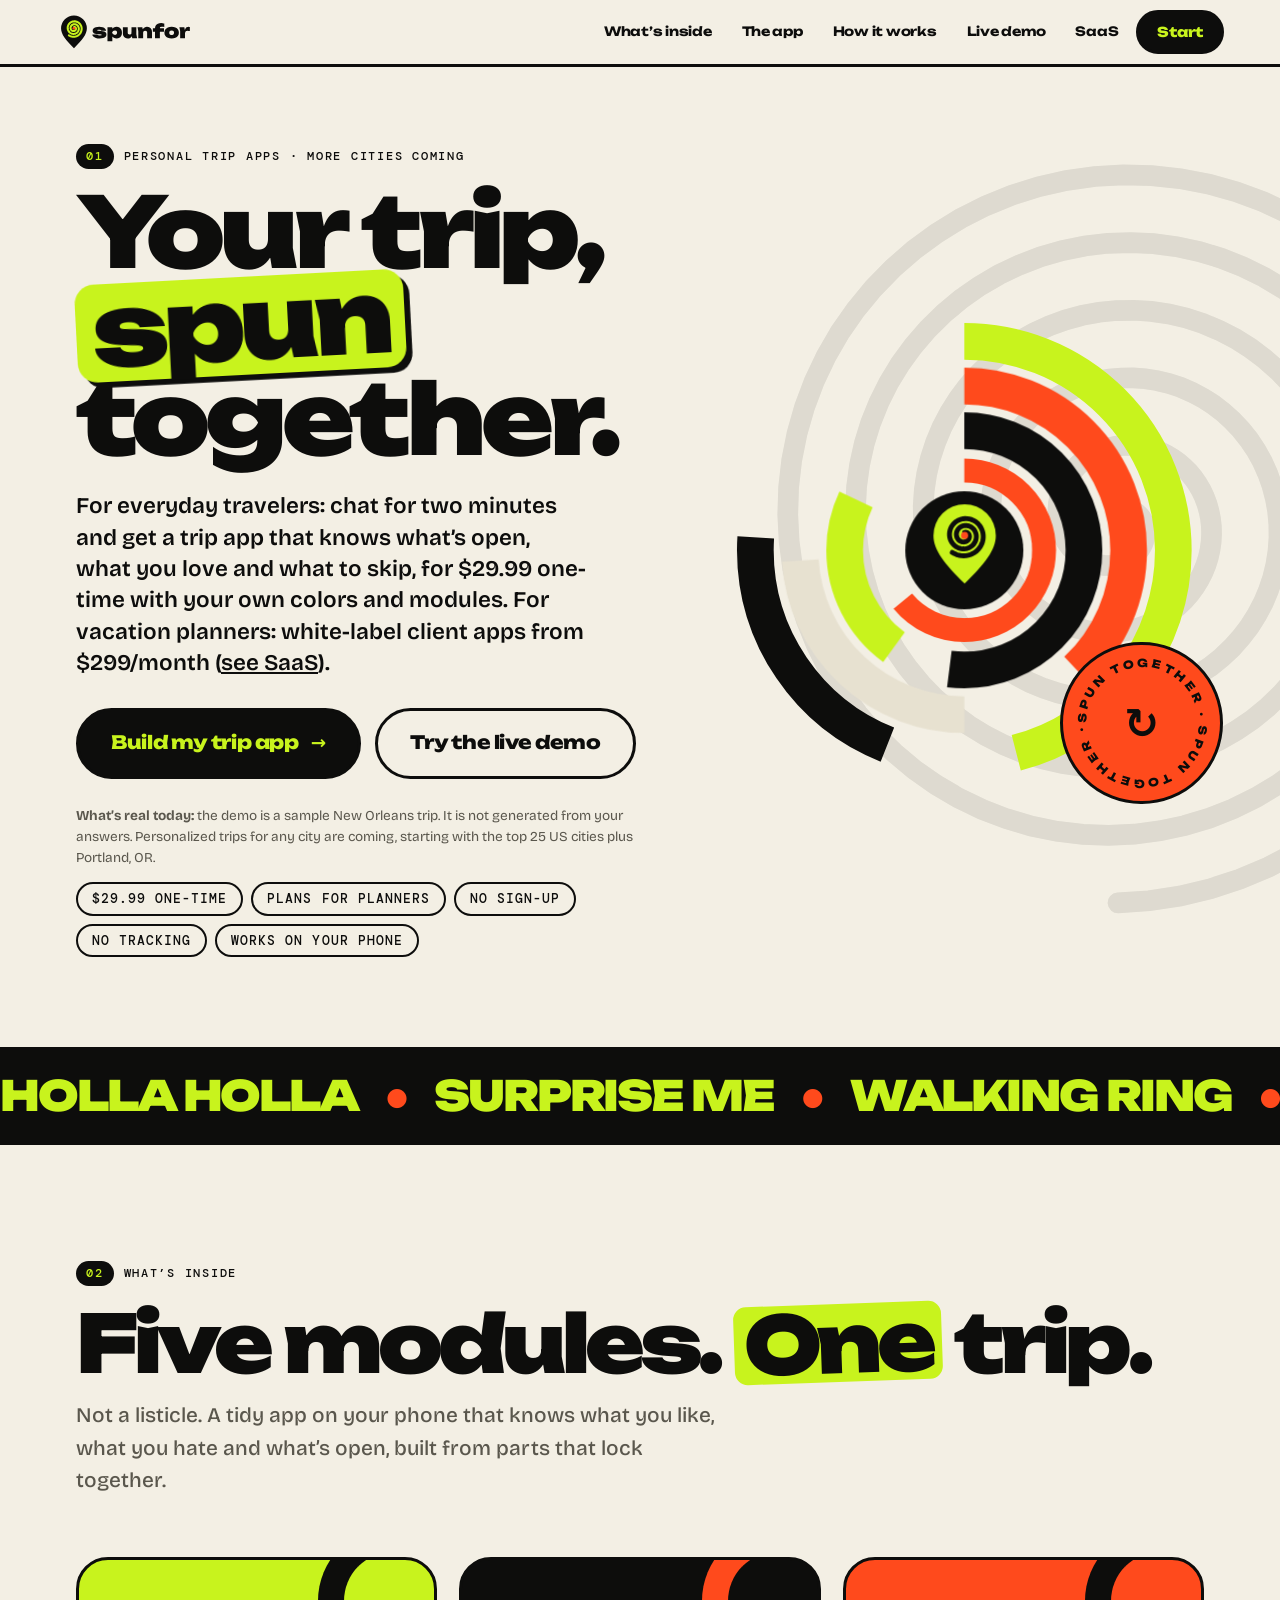
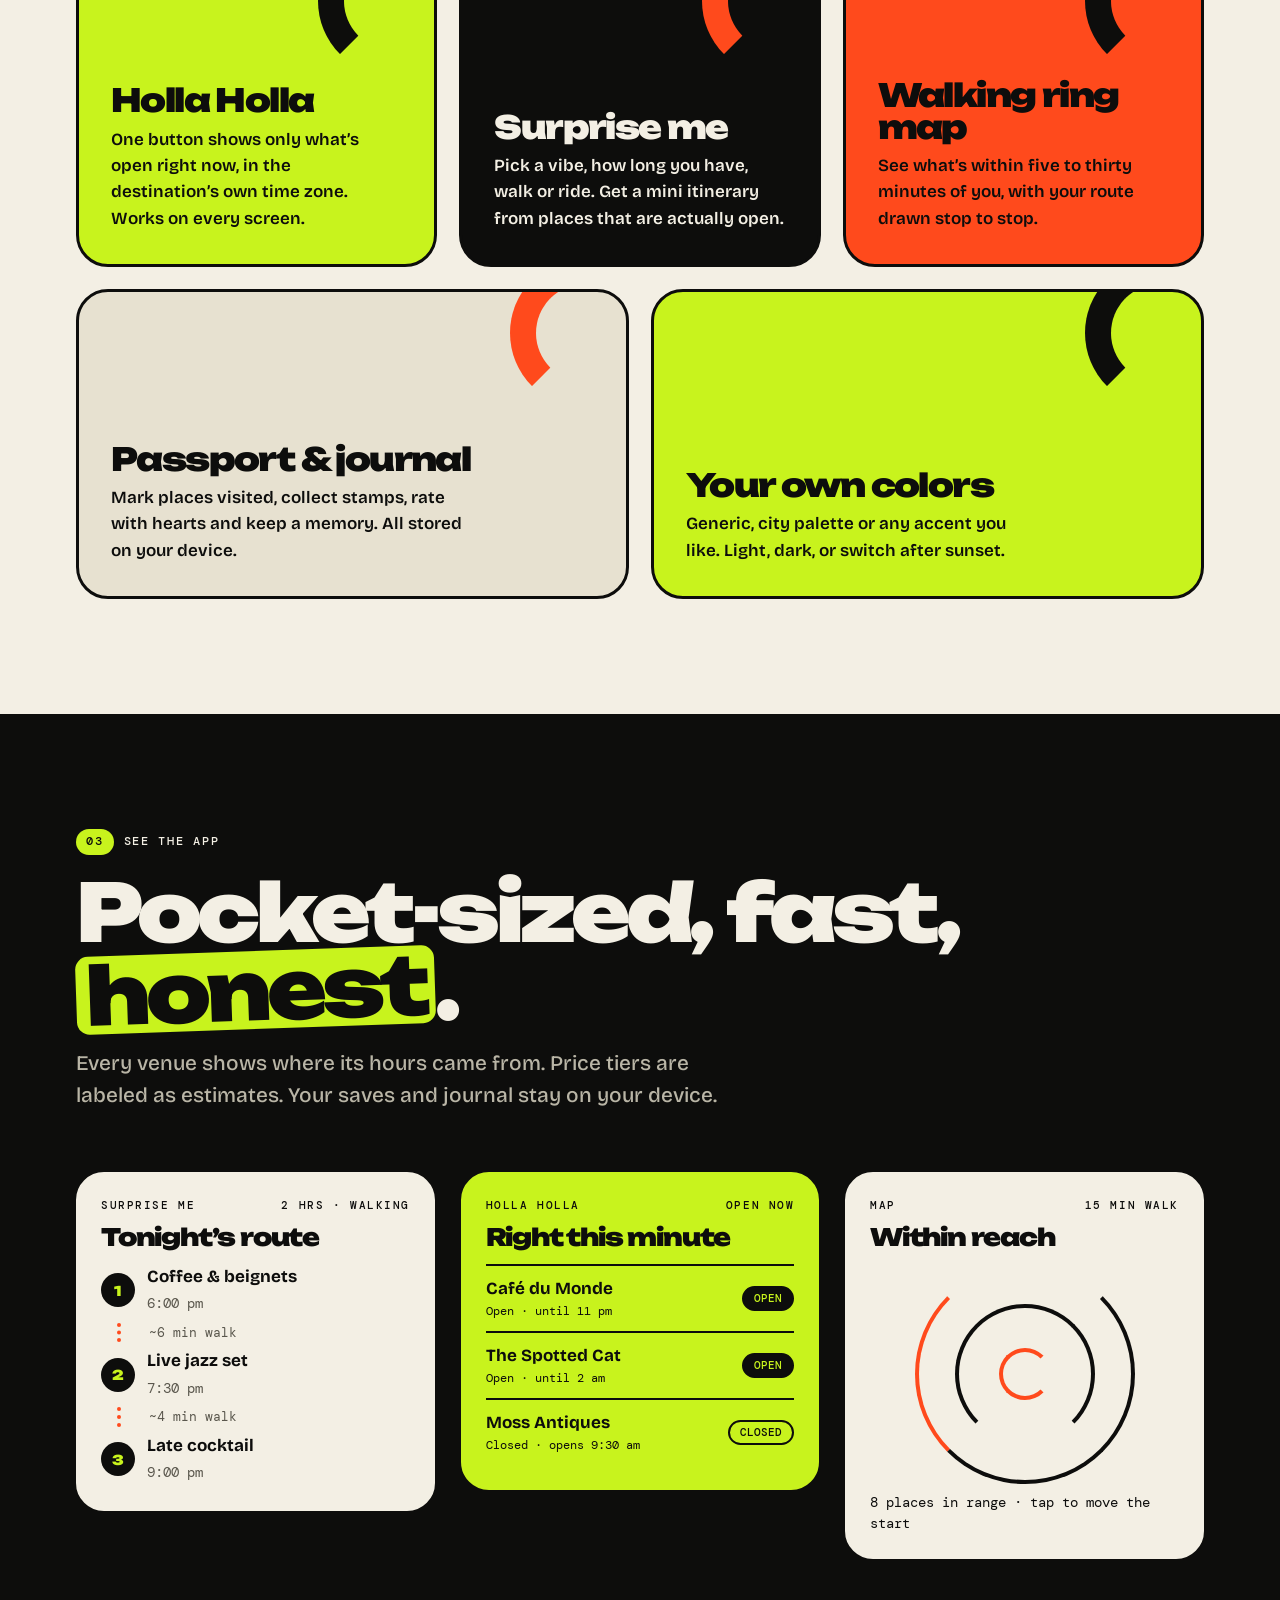
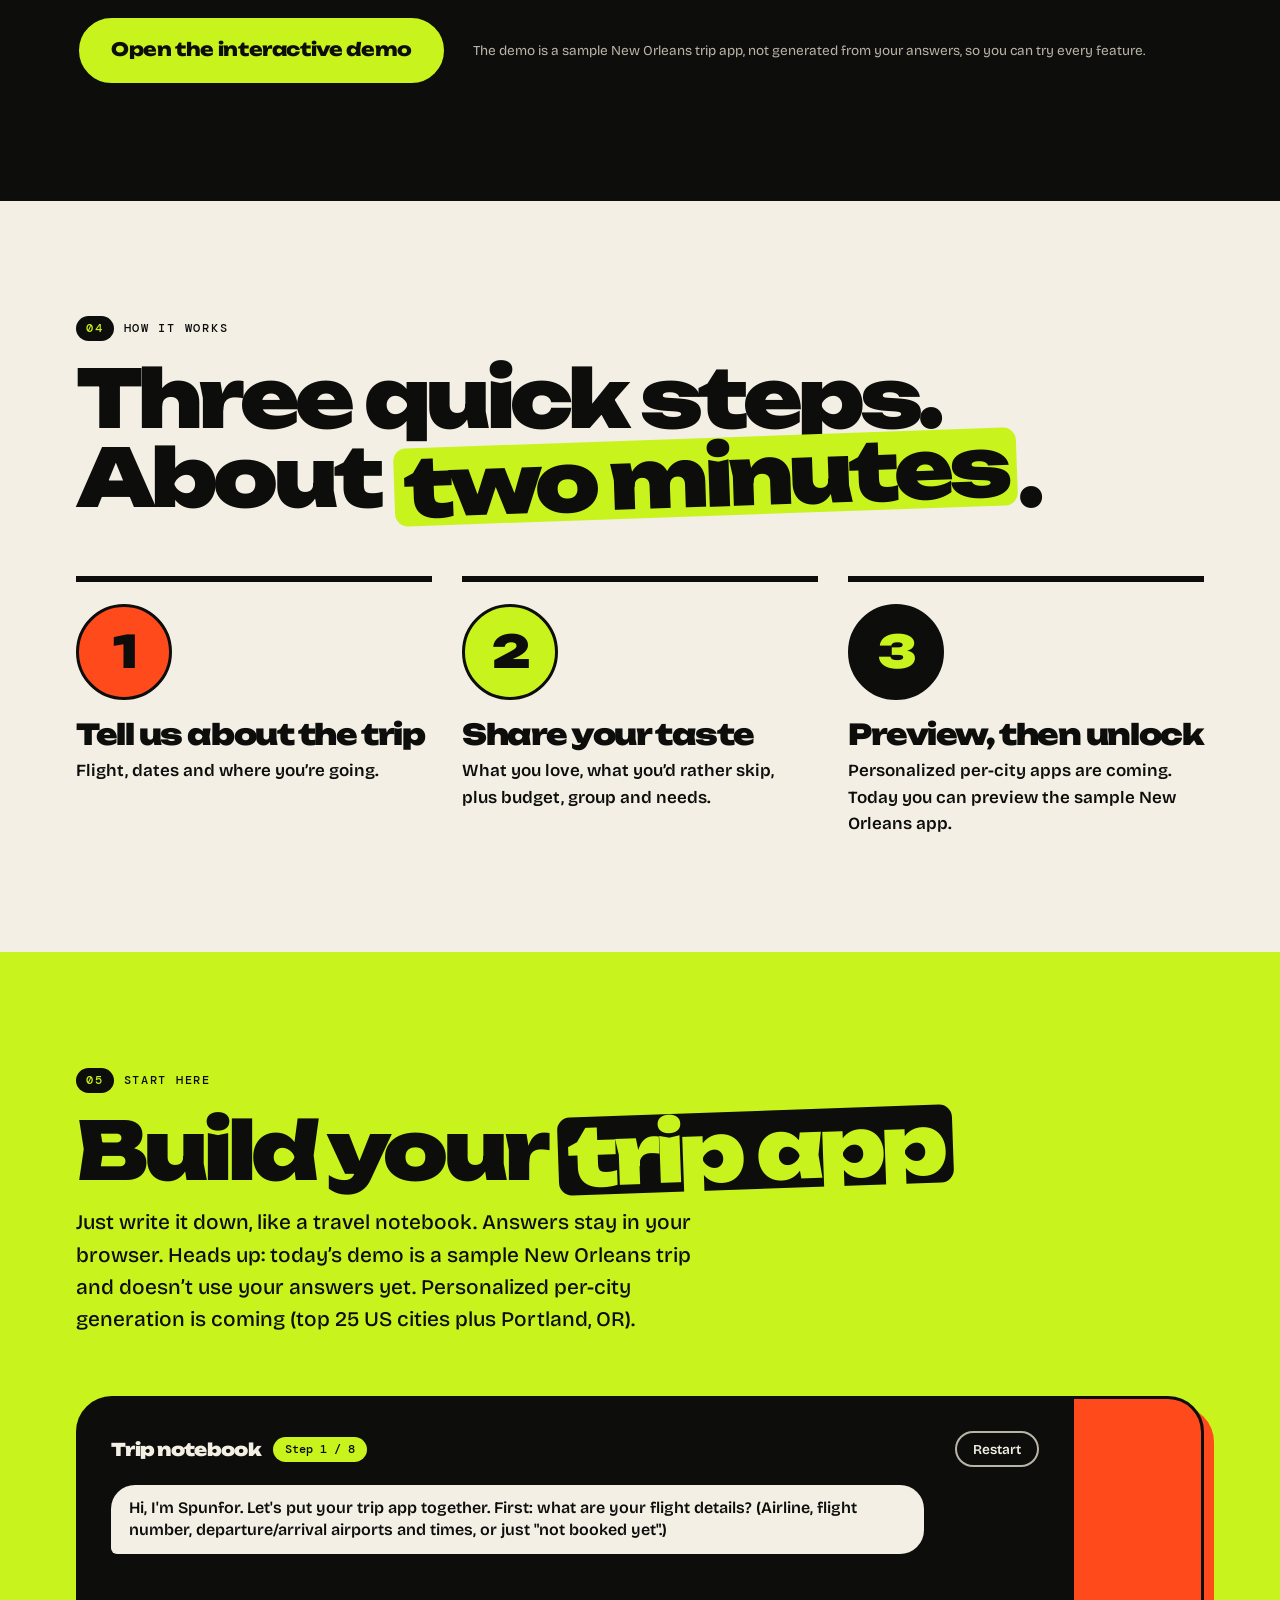
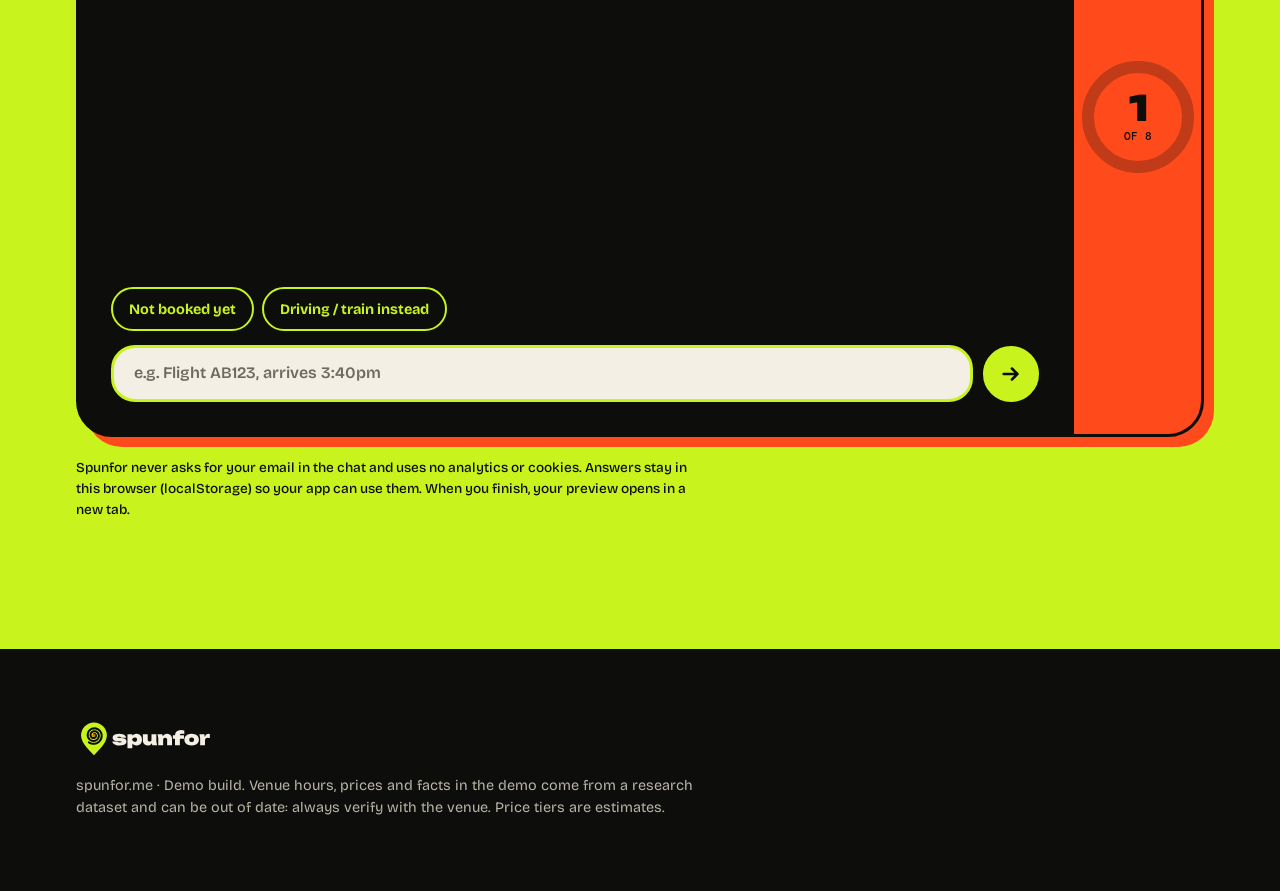
==== commit 5f6919be: "Demo links open in new tab; truthful 'Three quick steps' copy (no spin/wheel wording); fix dates/nee" ====
--- a/index.html
+++ b/index.html
@@ -19,7 +19,7 @@
 <header class="nav" id="nav">
   <a class="logo" href="#top" aria-label="Spunfor home"><img src="logo.svg" alt="Spunfor" width="137" height="36"></a>
   <nav aria-label="Primary">
-    <a href="#features">What spins in</a><a href="#app">The app</a><a href="#how">How it works</a><a href="demo/index.html">Live demo</a><a class="saas-tab" href="saas.html" target="_blank" rel="noopener">SaaS</a><a class="btn small" href="#chat">Start</a>
+    <a href="#features">What’s inside</a><a href="#app">The app</a><a href="#how">How it works</a><a href="demo/index.html" target="_blank" rel="noopener">Live demo</a><a class="saas-tab" href="saas.html" target="_blank" rel="noopener">SaaS</a><a class="btn small" href="#chat">Start</a>
   </nav>
 </header>
 
@@ -32,7 +32,7 @@
       <p class="k"><b>01</b> Personal trip apps · more cities coming</p>
       <h1><span class="l">Your trip,</span><span class="l"><em class="spunword">spun</em></span><span class="l">together.</span></h1>
       <p class="lead">For everyday travelers: chat for two minutes and get a trip app that knows what’s open, what you love and what to skip, for $29.99 one-time with your own colors and modules. For vacation planners: white-label client apps from $299/month (<a href="saas.html" target="_blank" rel="noopener">see SaaS</a>).</p>
-      <div class="cta"><a class="btn big" href="#chat">Spin my trip app <span class="arr" aria-hidden="true">→</span></a><a class="btn ghost big" href="demo/index.html">Try the live demo</a></div>
+      <div class="cta"><a class="btn big" href="#chat">Build my trip app <span class="arr" aria-hidden="true">→</span></a><a class="btn ghost big" href="demo/index.html" target="_blank" rel="noopener">Try the live demo</a></div>
       <p class="fine honest"><b>What’s real today:</b> the demo is a sample New Orleans trip. It is not generated from your answers. Personalized trips for any city are coming, starting with the top 25 US cities plus Portland, OR.</p>
       <ul class="vows" aria-label="Highlights"><li>$29.99 one-time</li><li>Plans for planners</li><li>No sign-up</li><li>No tracking</li><li>Works on your phone</li></ul>
     </div>
@@ -55,7 +55,7 @@
 <section class="section" id="features">
   <div class="wrap">
     <div class="sec-h reveal">
-      <p class="k"><b>02</b> What spins in</p>
+      <p class="k"><b>02</b> What’s inside</p>
       <h2>Five modules. <em>One</em> trip.</h2>
       <p class="sub">Not a listicle. A tidy app on your phone that knows what you like, what you hate and what’s open, built from parts that lock together.</p>
     </div>
@@ -87,13 +87,13 @@
         <div class="row"><div><b>Moss Antiques</b><small>Closed · opens 9:30 am</small></div><span class="st">CLOSED</span></div></div>
       <div class="t t2 reveal"><p class="k"><span>Map</span><span>15 min walk</span></p><h4>Within reach</h4><div class="ring" aria-hidden="true"><i></i><i></i><i></i></div><p class="mono" style="margin:6px 0 0;font-size:.85rem">8 places in range · tap to move the start</p></div>
     </div>
-    <div class="tix-note reveal"><a class="btn big lime" href="demo/index.html">Open the interactive demo</a><p class="fine" style="margin:0">The demo is a sample New Orleans trip app, not generated from your answers, so you can try every feature.</p></div>
+    <div class="tix-note reveal"><a class="btn big lime" href="demo/index.html" target="_blank" rel="noopener">Open the interactive demo</a><p class="fine" style="margin:0">The demo is a sample New Orleans trip app, not generated from your answers, so you can try every feature.</p></div>
   </div>
 </section>
 
 <section class="section" id="how">
   <div class="wrap">
-    <div class="sec-h reveal"><p class="k"><b>04</b> How it works</p><h2>Three spins. About <em>two minutes</em>.</h2></div>
+    <div class="sec-h reveal"><p class="k"><b>04</b> How it works</p><h2>Three quick steps. About <em>two minutes</em>.</h2></div>
     <ol class="steps">
       <li class="reveal"><span class="num">1</span><h3>Tell us about the trip</h3><p>Flight, dates and where you’re going.</p></li>
       <li class="reveal"><span class="num">2</span><h3>Share your taste</h3><p>What you love, what you’d rather skip, plus budget, group and needs.</p></li>
@@ -104,7 +104,7 @@
 
 <section class="section chat-sec" id="chat">
   <div class="wrap">
-    <div class="sec-h reveal"><p class="k"><b>05</b> Start spinning</p><h2>Spin your <em>trip app</em></h2><p class="sub">Just write it down, like a travel notebook. Answers stay in your browser. Heads up: today’s demo is a sample New Orleans trip and doesn’t use your answers yet. Personalized per-city generation is coming (top 25 US cities plus Portland, OR).</p></div>
+    <div class="sec-h reveal"><p class="k"><b>05</b> Start here</p><h2>Build your <em>trip app</em></h2><p class="sub">Just write it down, like a travel notebook. Answers stay in your browser. Heads up: today’s demo is a sample New Orleans trip and doesn’t use your answers yet. Personalized per-city generation is coming (top 25 US cities plus Portland, OR).</p></div>
     <div class="bp reveal" role="region" aria-label="Spunfor trip chat">
       <div class="bp-main">
         <div class="bp-head"><strong>Trip notebook</strong><span class="progress" id="progress" aria-live="polite"></span><button type="button" class="link" id="restart">Restart</button></div>
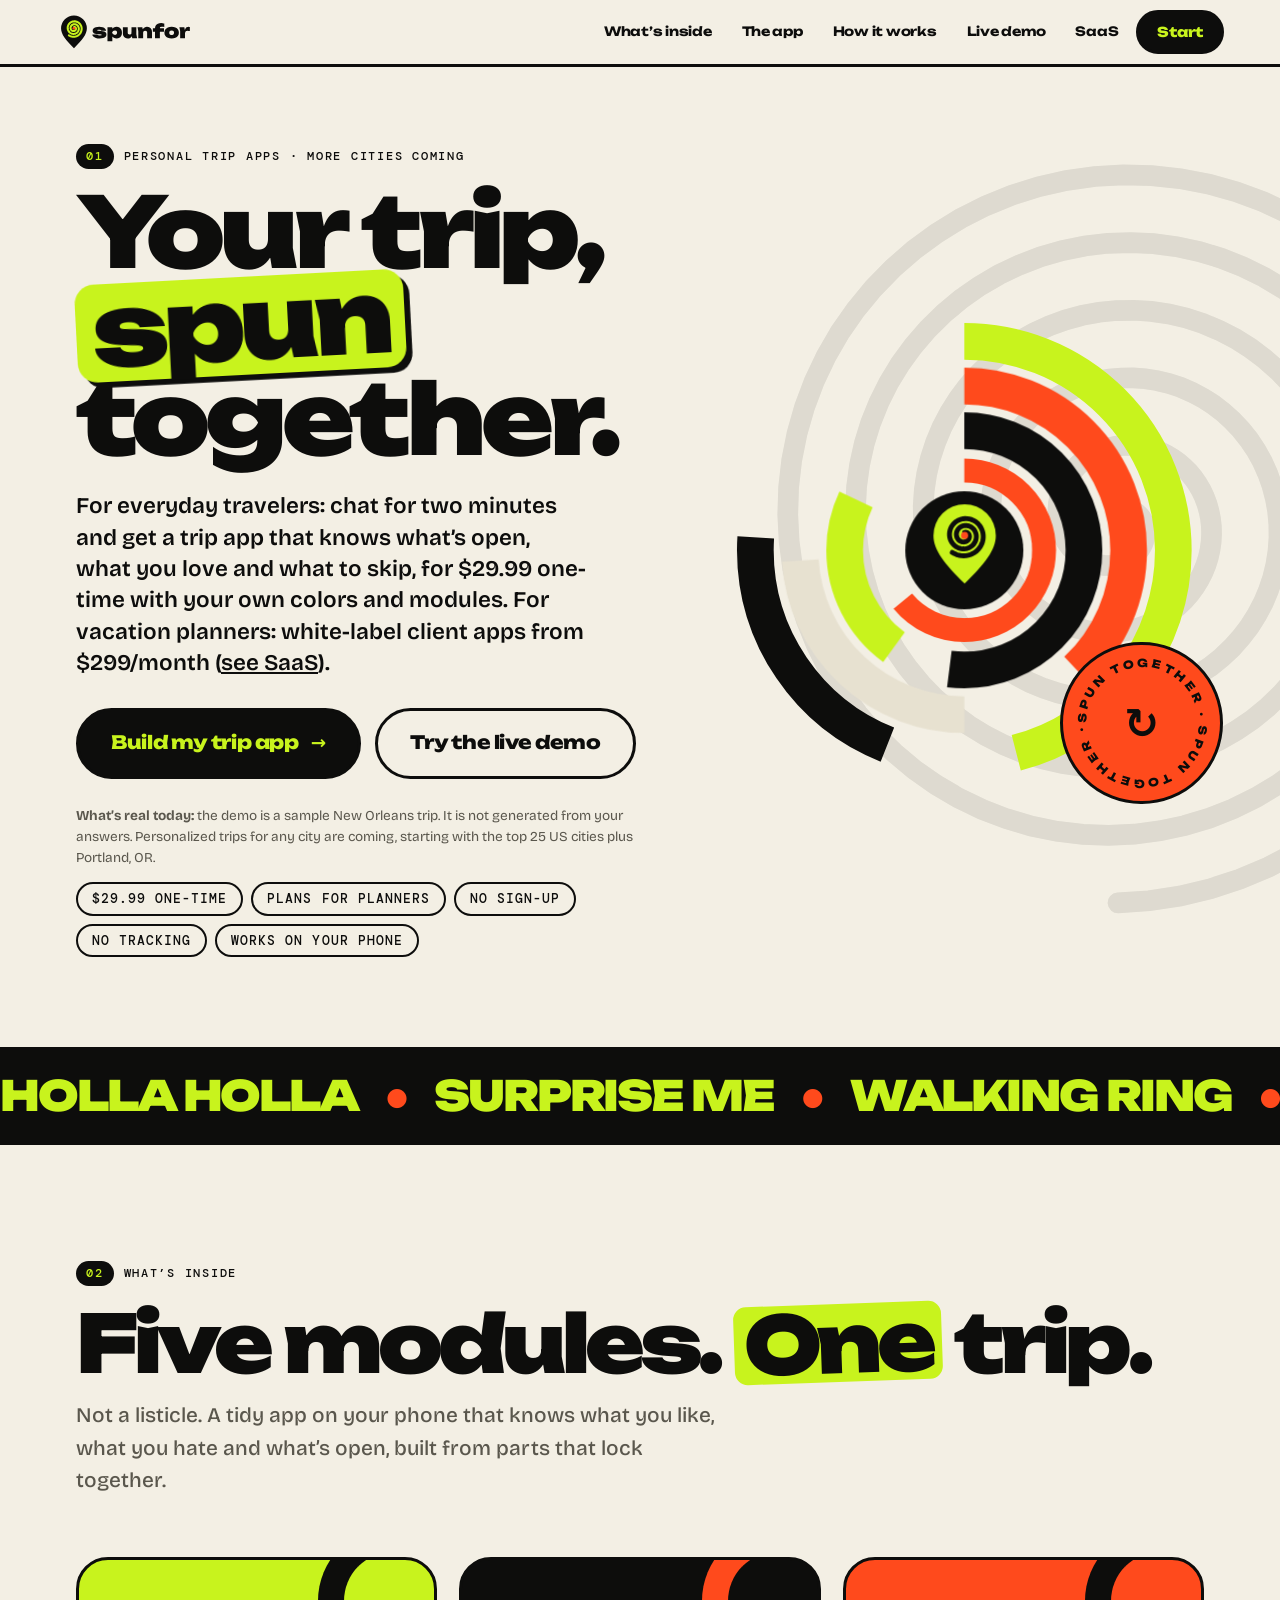
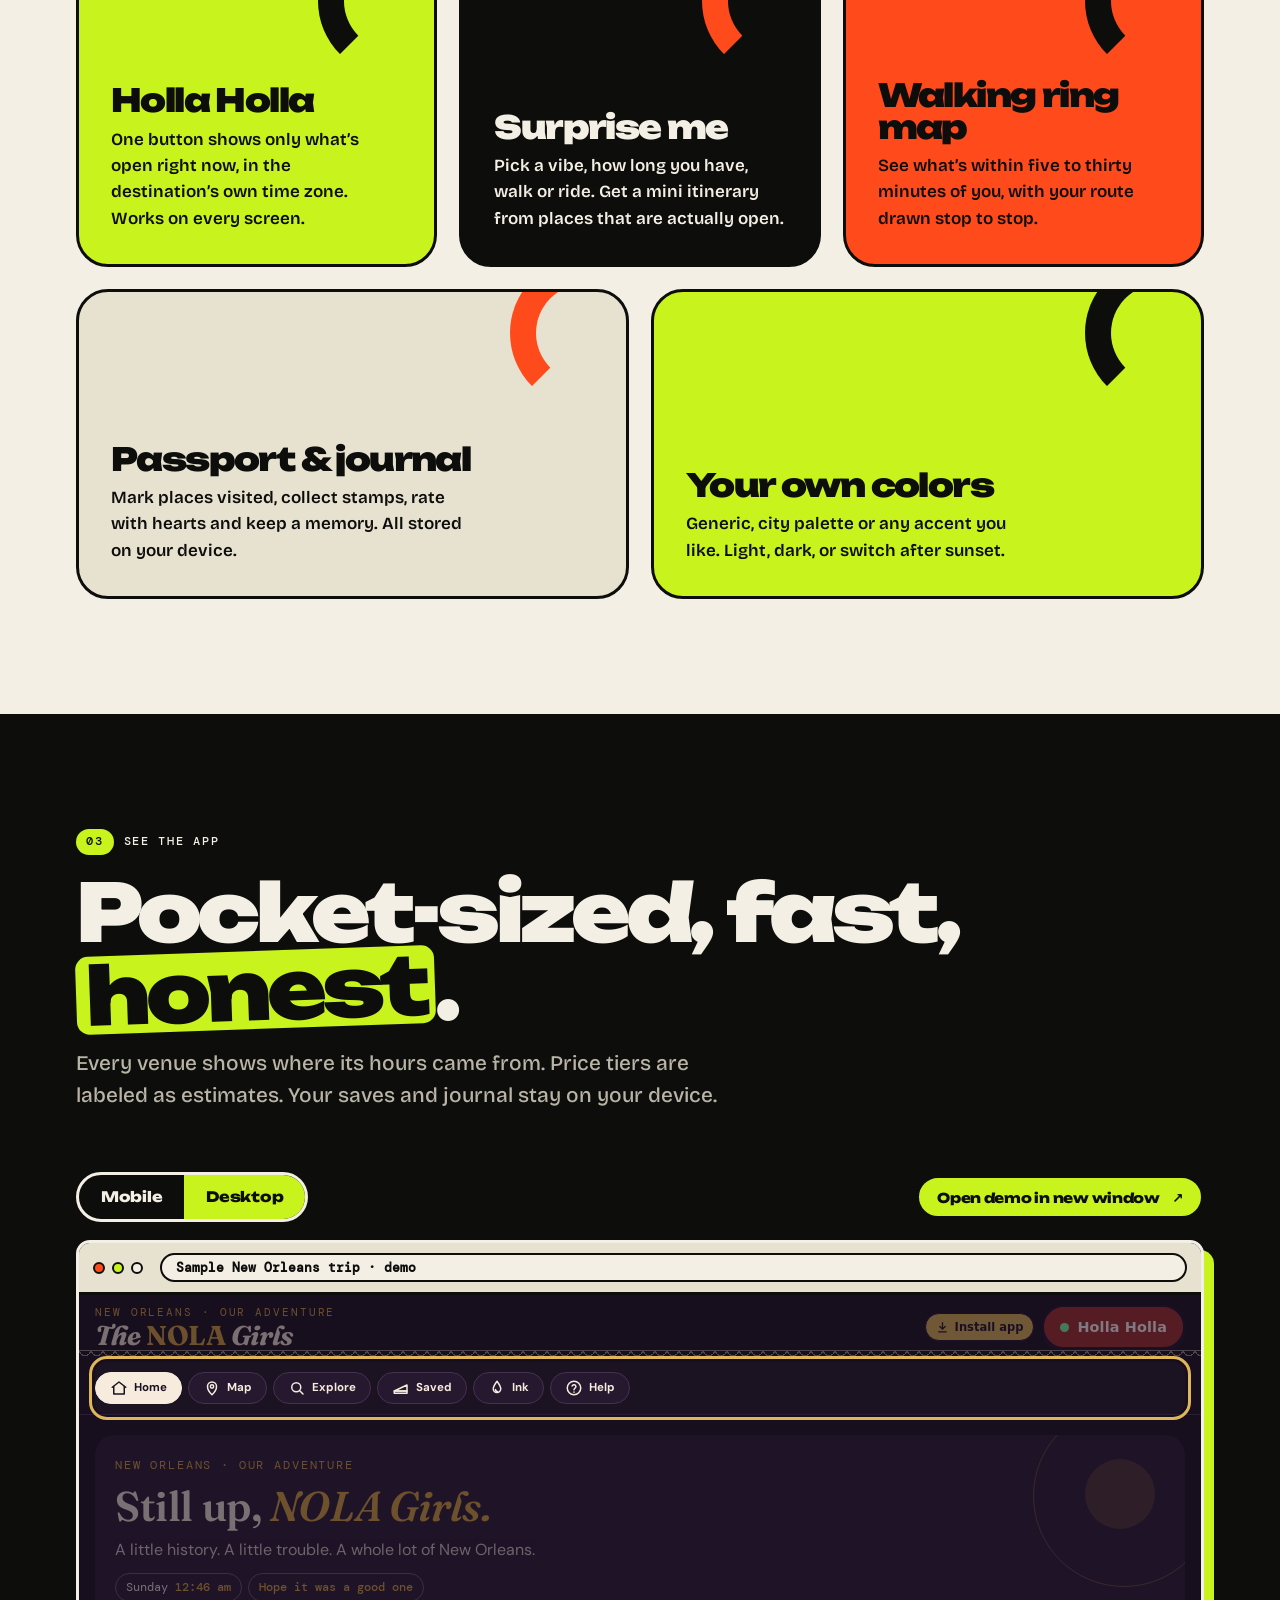
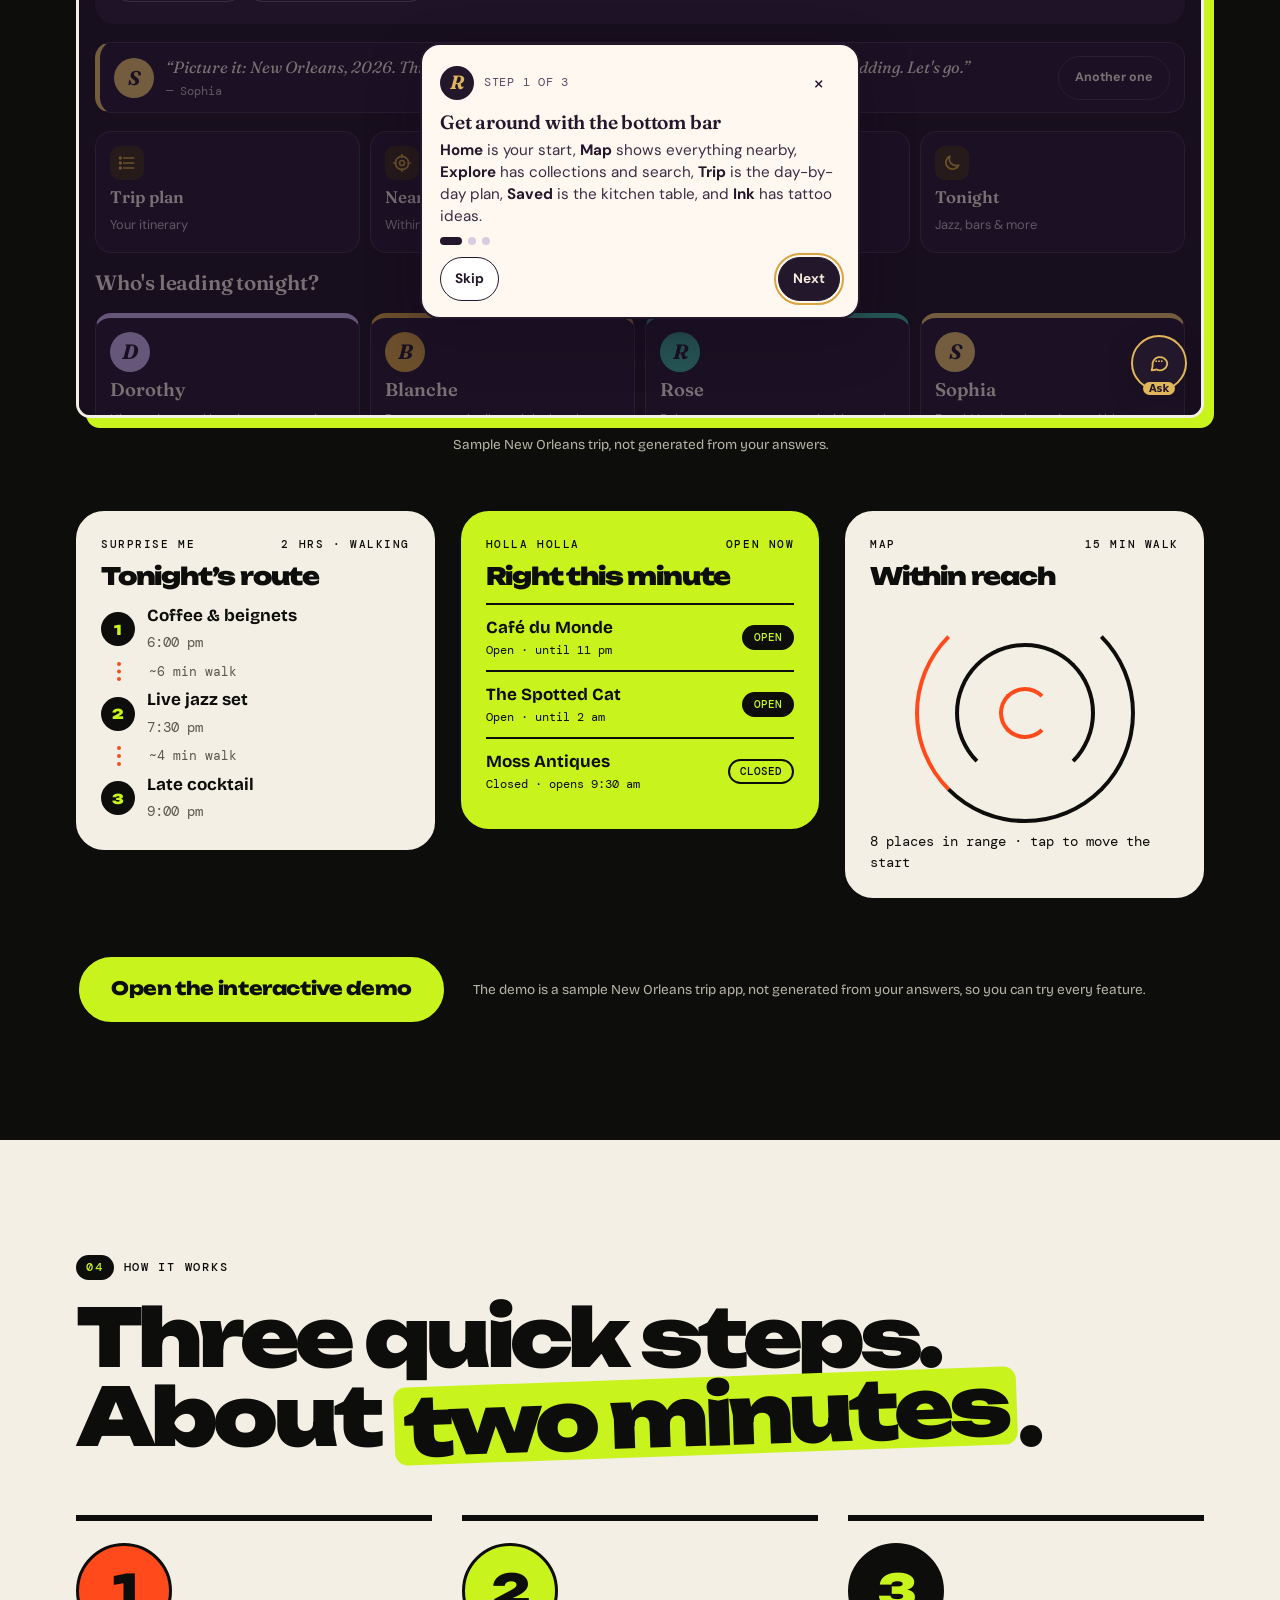
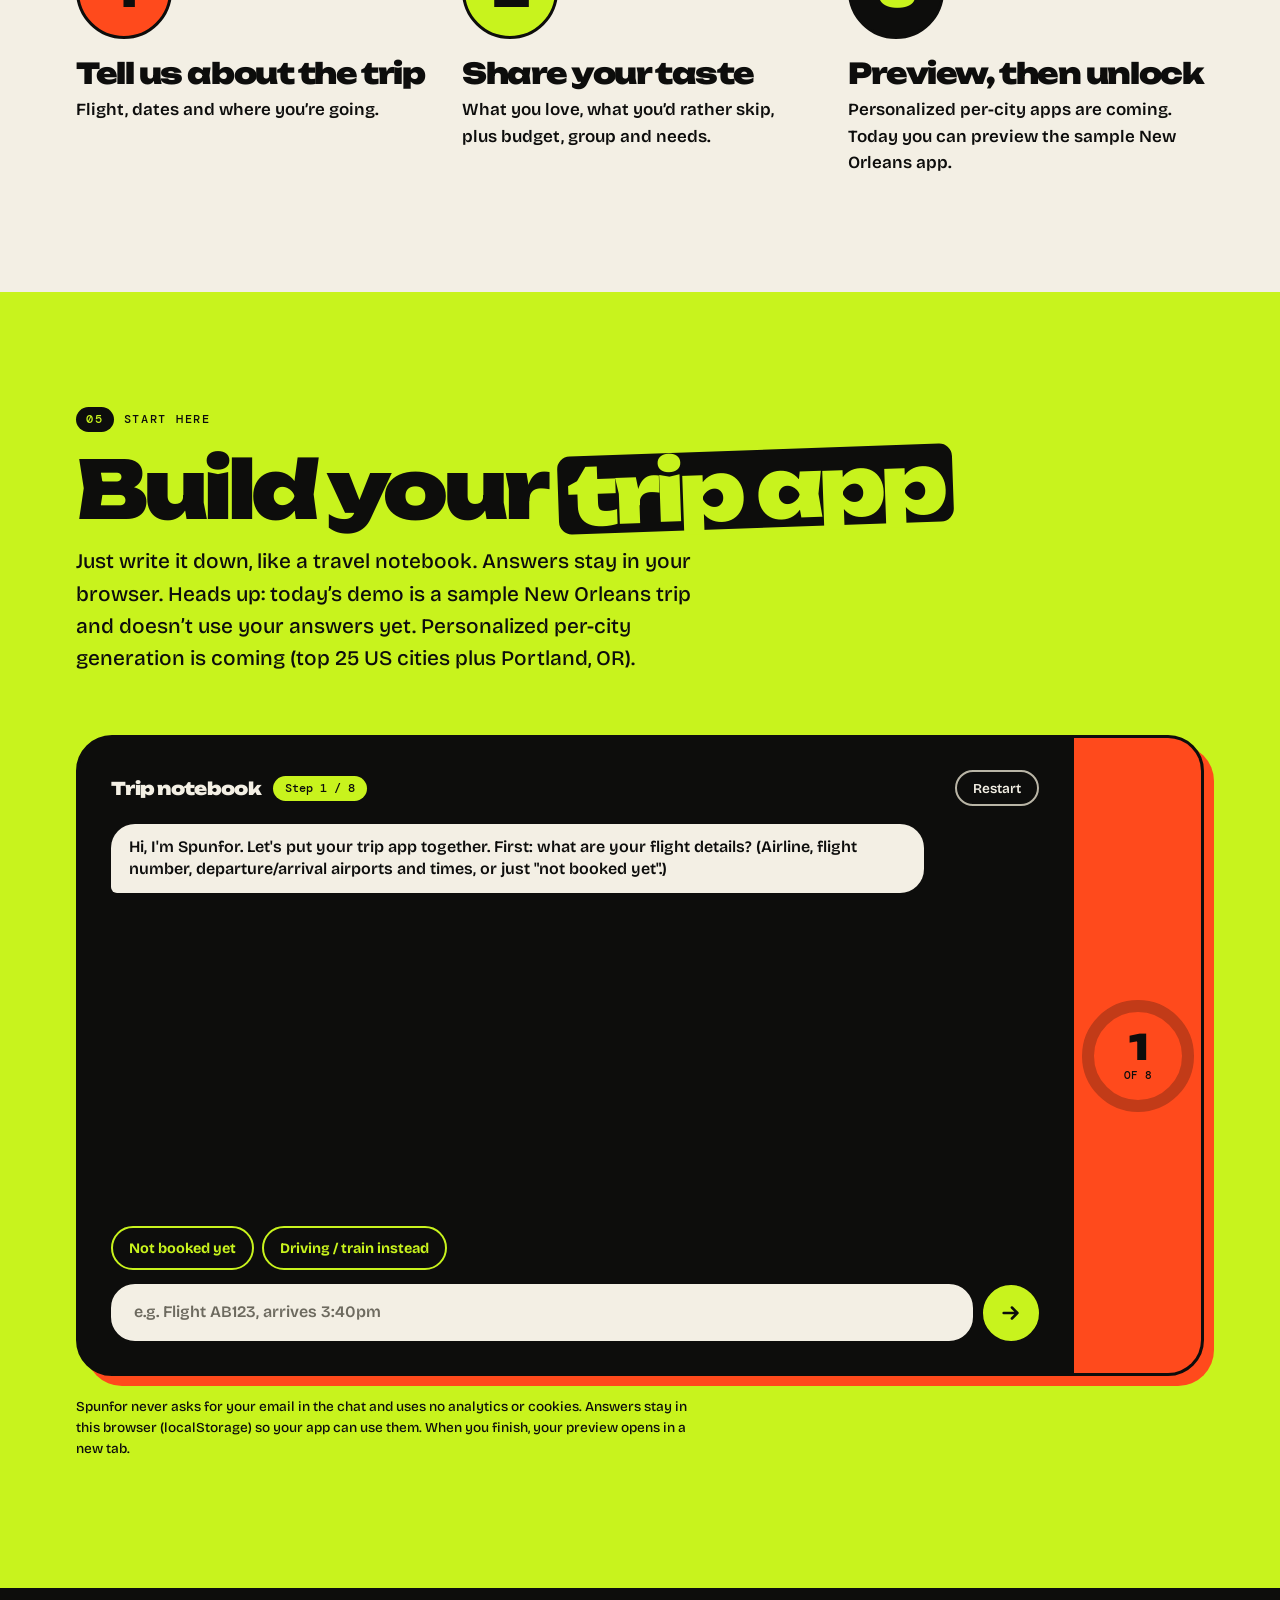
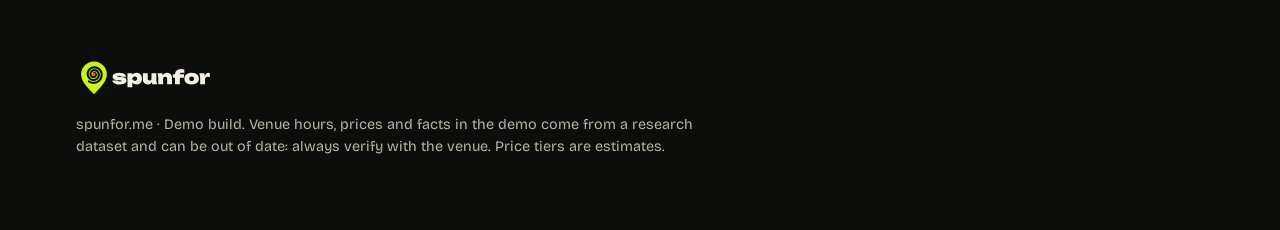
==== commit 522afa13: "Home: Mobile|Desktop segmented demo frame (iframe of demo/index.html) + open-in-new-window link; e2e" ====
--- a/index.html
+++ b/index.html
@@ -76,6 +76,20 @@
       <h2>Pocket-sized, fast, <em>honest</em>.</h2>
       <p class="sub">Every venue shows where its hours came from. Price tiers are labeled as estimates. Your saves and journal stay on your device.</p>
     </div>
+    <div class="demo-stage reveal" id="demo" aria-label="Live demo">
+      <div class="demo-bar">
+        <div class="seg" role="group" aria-label="Demo view">
+          <button type="button" class="seg-b" id="segMobile" data-view="mobile" aria-pressed="true">Mobile</button>
+          <button type="button" class="seg-b" id="segDesktop" data-view="desktop" aria-pressed="false">Desktop</button>
+        </div>
+        <a class="btn small lime" id="demoNew" href="demo/index.html" target="_blank" rel="noopener">Open demo in new window <span aria-hidden="true">↗</span></a>
+      </div>
+      <div class="demo-frame is-mobile" id="demoFrame">
+        <div class="chrome" aria-hidden="true"><i></i><i></i><i></i><span>Sample New Orleans trip · demo</span></div>
+        <iframe id="demoIframe" src="demo/index.html" title="Spunfor live demo: a sample New Orleans trip app" loading="lazy"></iframe>
+      </div>
+      <p class="fine demo-fine">Sample New Orleans trip, not generated from your answers.</p>
+    </div>
     <div class="tix" aria-label="Sample screens from the app">
       <div class="t t3 reveal"><p class="k"><span>Surprise me</span><span>2 hrs · walking</span></p><h4>Tonight’s route</h4>
         <div class="stop"><i>1</i><div><b>Coffee &amp; beignets</b><br><small>6:00 pm</small></div></div><div class="leg">~6 min walk</div>
--- a/style.css
+++ b/style.css
@@ -46,7 +46,7 @@
 .nav nav{display:flex;align-items:center;gap:6px}
 .nav nav a:not(.btn){font-family:var(--disp);font-weight:700;font-size:.8rem;letter-spacing:-.02em;text-decoration:none;padding:10px 12px;border-radius:99px}
 .nav nav a:not(.btn):hover{background:var(--lime)}
-@media(max-width:860px){.nav nav a:not(.btn){display:none}.logo img{height:32px}}
+@media(max-width:860px){.nav nav a:not(.btn):not(.saas-tab){display:none}.nav nav a.saas-tab{display:inline-flex;font-size:.85rem;padding:9px 12px;background:var(--lime);border:2px solid var(--ink)}.logo img{height:32px}.nav{gap:8px}}
 
 /* giant disc that turns as you scroll */
 .bigdisc{position:fixed;right:-28vmin;top:12vh;width:92vmin;height:92vmin;pointer-events:none;z-index:0;opacity:.09;transform:rotate(var(--spin,0deg))}
@@ -314,3 +314,26 @@
 .honest-note{margin:0 0 14px;padding:12px 14px;border:2px solid currentColor;border-radius:12px;background:rgba(200,243,29,.18);font-weight:600;line-height:1.4}
 .pv-empty{max-width:560px}
 .saas-tab{font-weight:700}
+
+/* live demo frame */
+.demo-stage{margin:0 0 clamp(36px,5vw,56px)}
+.demo-bar{display:flex;flex-wrap:wrap;align-items:center;justify-content:space-between;gap:12px;margin-bottom:18px}
+.seg{display:inline-flex;border:3px solid var(--bone);border-radius:99px;overflow:hidden}
+.seg-b{font-family:var(--disp);font-weight:800;font-size:.9rem;letter-spacing:-.02em;padding:11px 22px;background:transparent;color:var(--bone);border:0;cursor:pointer;min-height:44px}
+.seg-b[aria-pressed=true]{background:var(--lime);color:var(--ink)}
+.seg-b:disabled{opacity:.45;cursor:not-allowed}
+.seg-b:focus-visible,#demoNew:focus-visible{outline:3px solid var(--tom);outline-offset:3px}
+.demo-frame{margin:0 auto;background:var(--ink);border:3px solid var(--bone);transition:max-width .25s ease}
+.demo-frame iframe{display:block;width:100%;border:0;background:#fff}
+.demo-frame .chrome{display:none}
+.demo-frame.is-mobile{max-width:390px;border-radius:44px;padding:14px;box-shadow:0 0 0 6px var(--ink),10px 10px 0 var(--lime)}
+.demo-frame.is-mobile iframe{height:min(780px,78vh);min-height:560px;border-radius:30px}
+.demo-frame.is-desktop{max-width:100%;border-radius:14px;overflow:hidden;box-shadow:10px 10px 0 var(--lime)}
+.demo-frame.is-desktop .chrome{display:flex;align-items:center;gap:7px;padding:10px 14px;background:var(--bone2);color:var(--ink);border-bottom:3px solid var(--ink);font:600 .8rem var(--mono,monospace)}
+.demo-frame.is-desktop .chrome i{width:12px;height:12px;border-radius:50%;background:var(--tom);border:2px solid var(--ink)}
+.demo-frame.is-desktop .chrome i:nth-child(2){background:var(--lime)}
+.demo-frame.is-desktop .chrome i:nth-child(3){background:var(--bone)}
+.demo-frame.is-desktop .chrome span{margin-left:10px;flex:1;background:var(--bone);border:2px solid var(--ink);border-radius:99px;padding:4px 14px;overflow:hidden;white-space:nowrap;text-overflow:ellipsis}
+.demo-frame.is-desktop iframe{height:min(760px,80vh);min-height:520px}
+.demo-fine{text-align:center;margin:16px 0 0}
+@media(max-width:600px){.demo-bar{justify-content:center}.demo-frame.is-mobile{max-width:100%;border-radius:34px;padding:10px}}
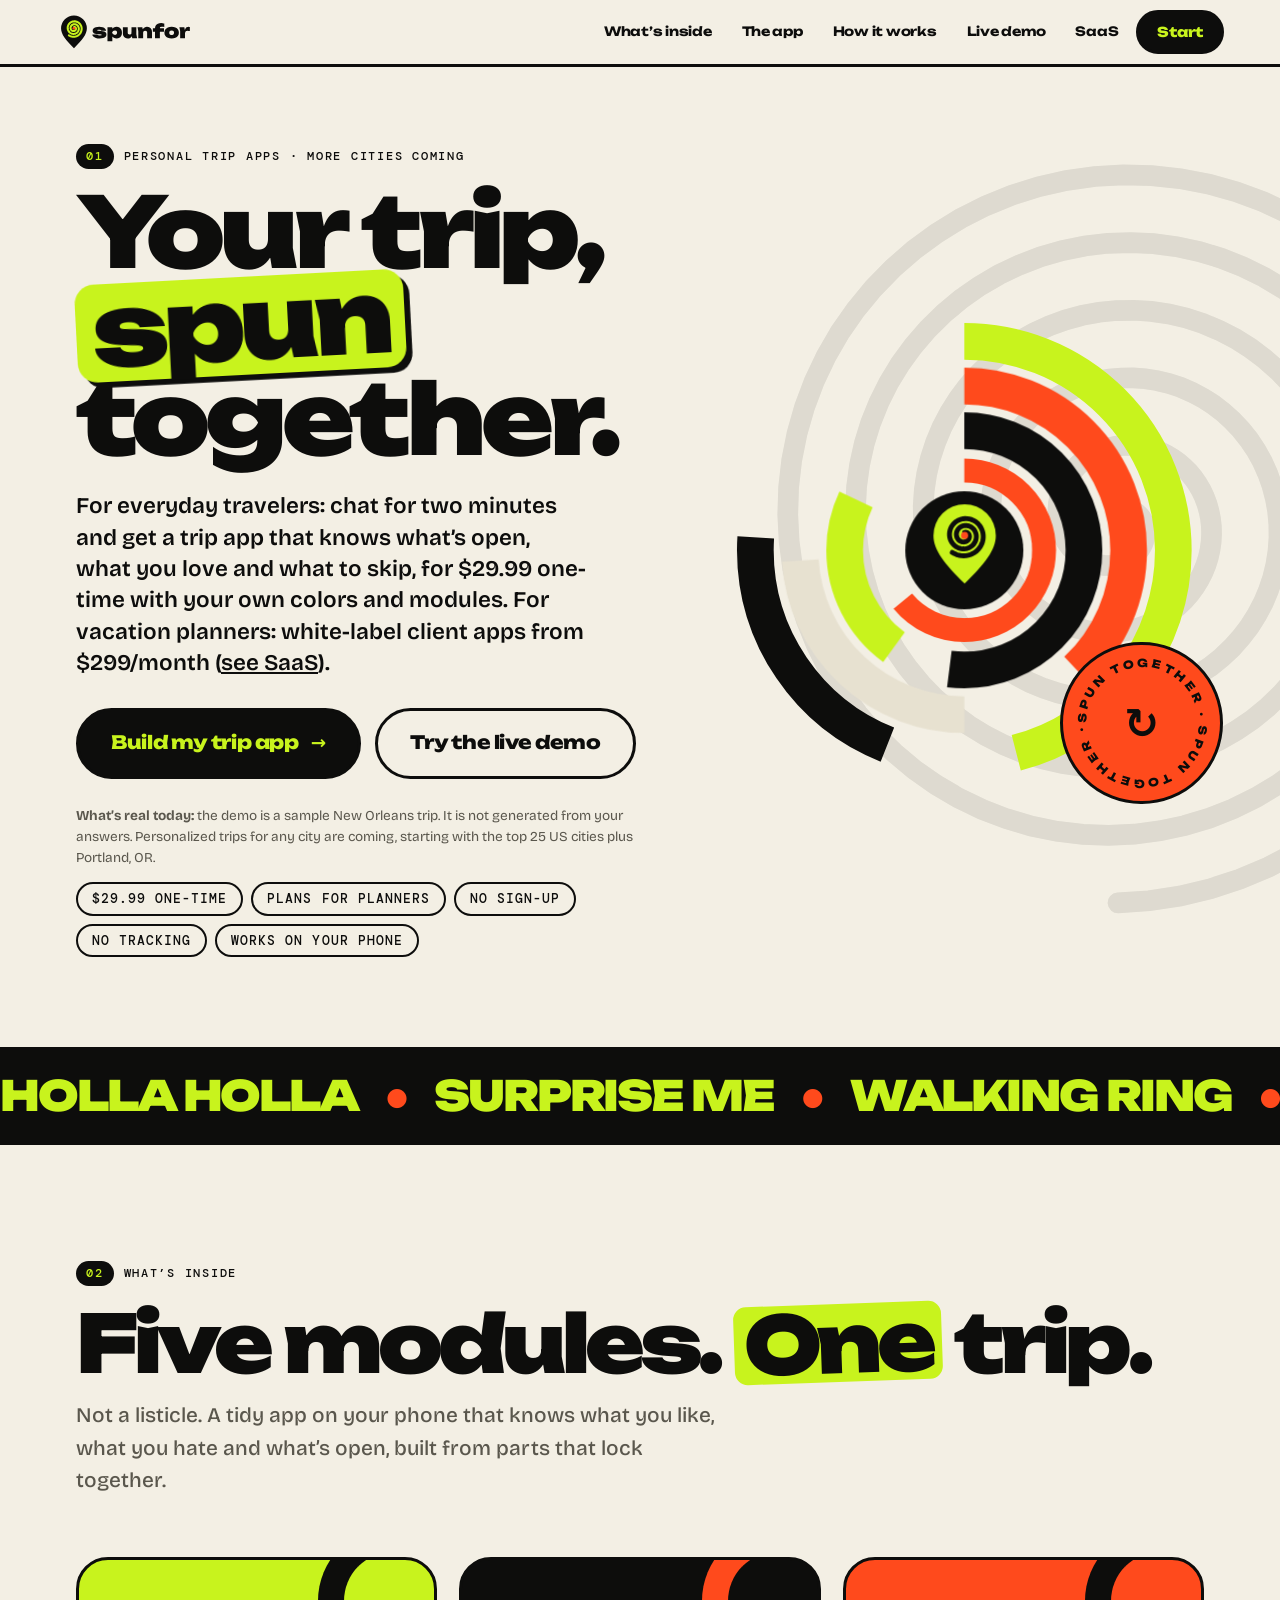
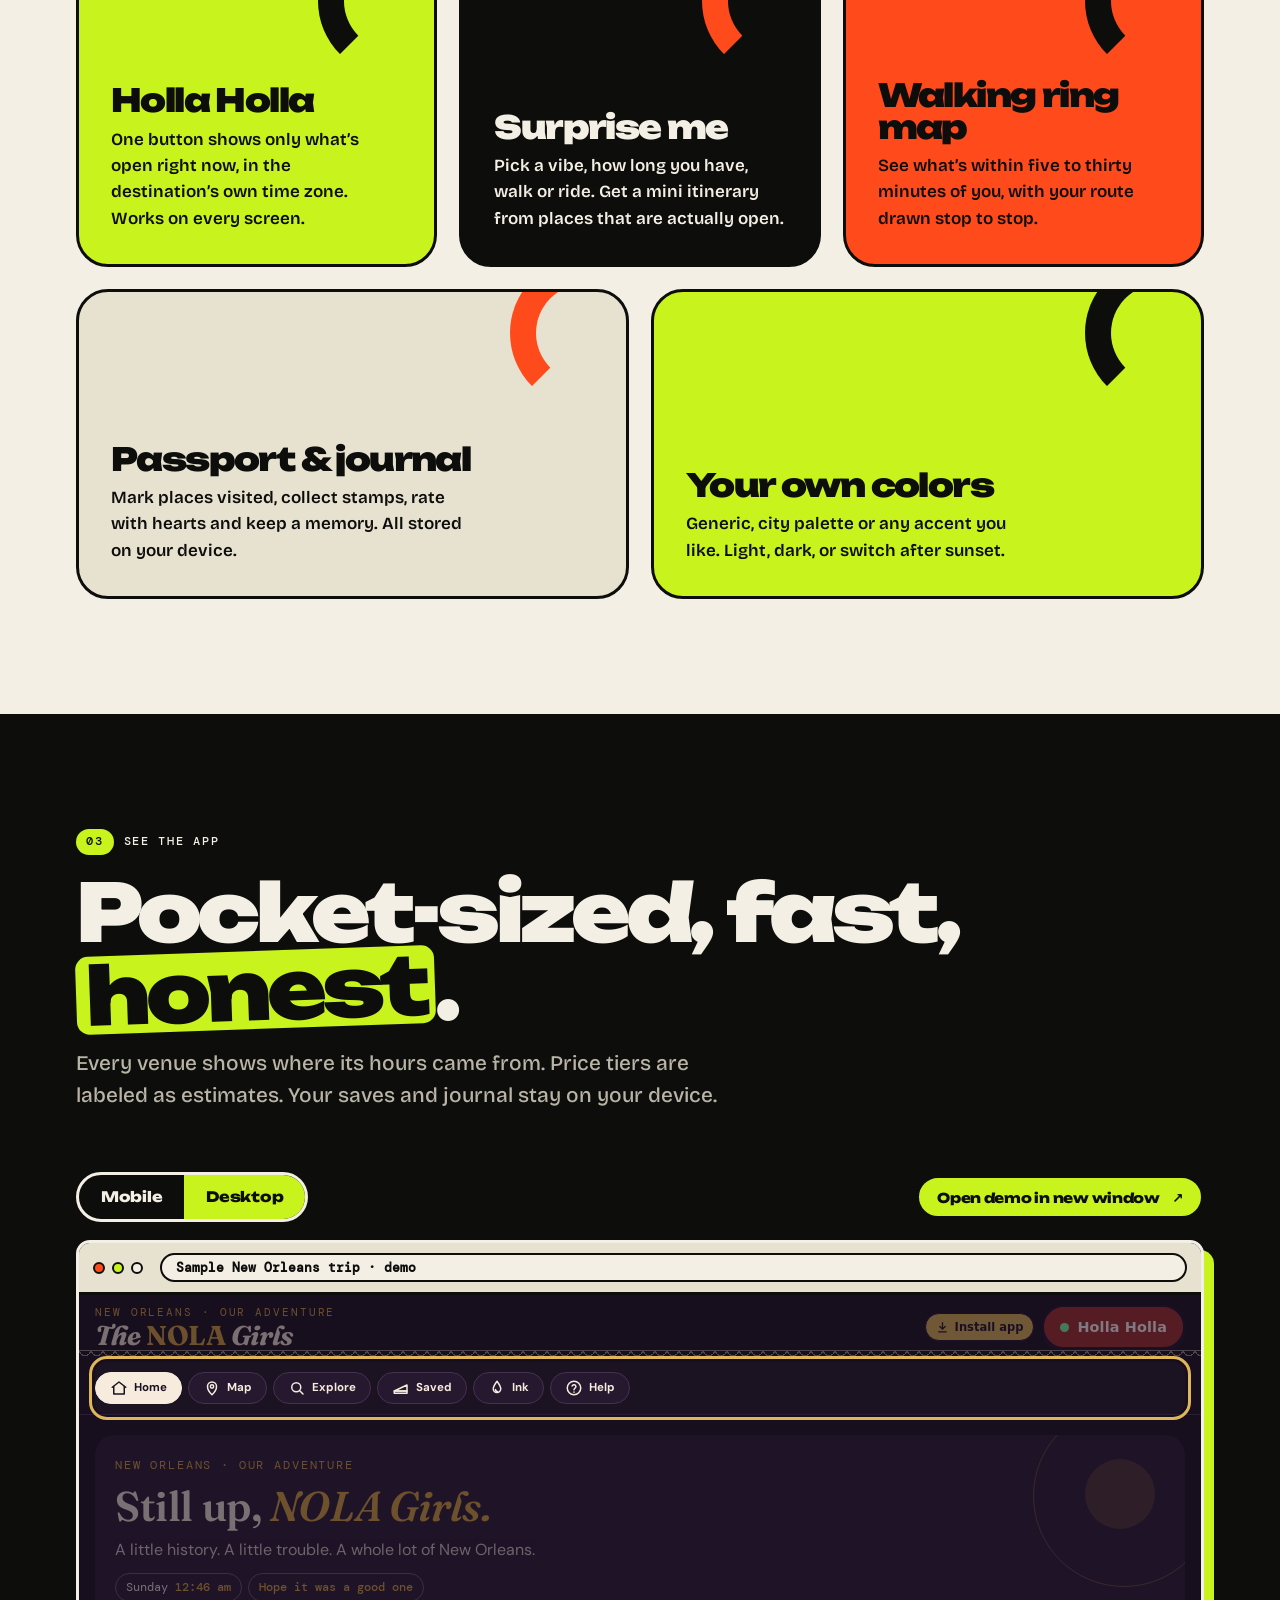
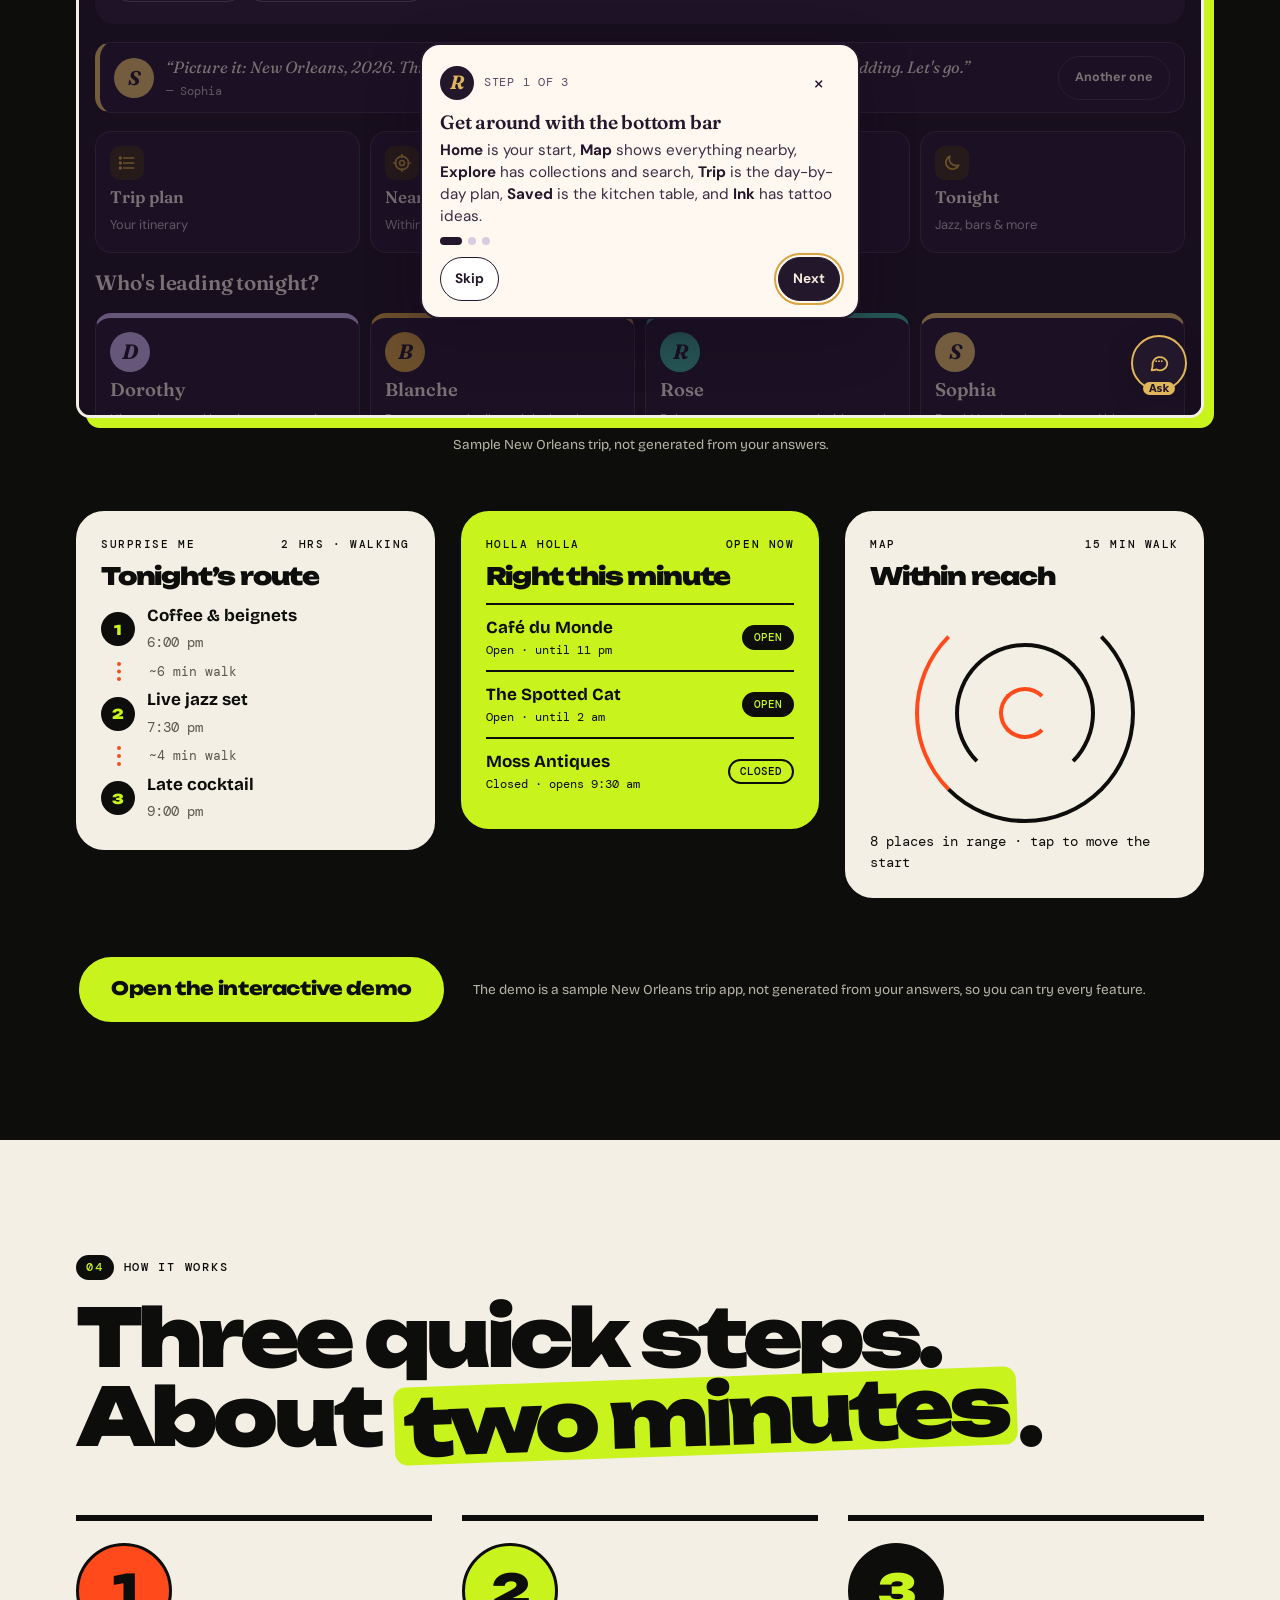
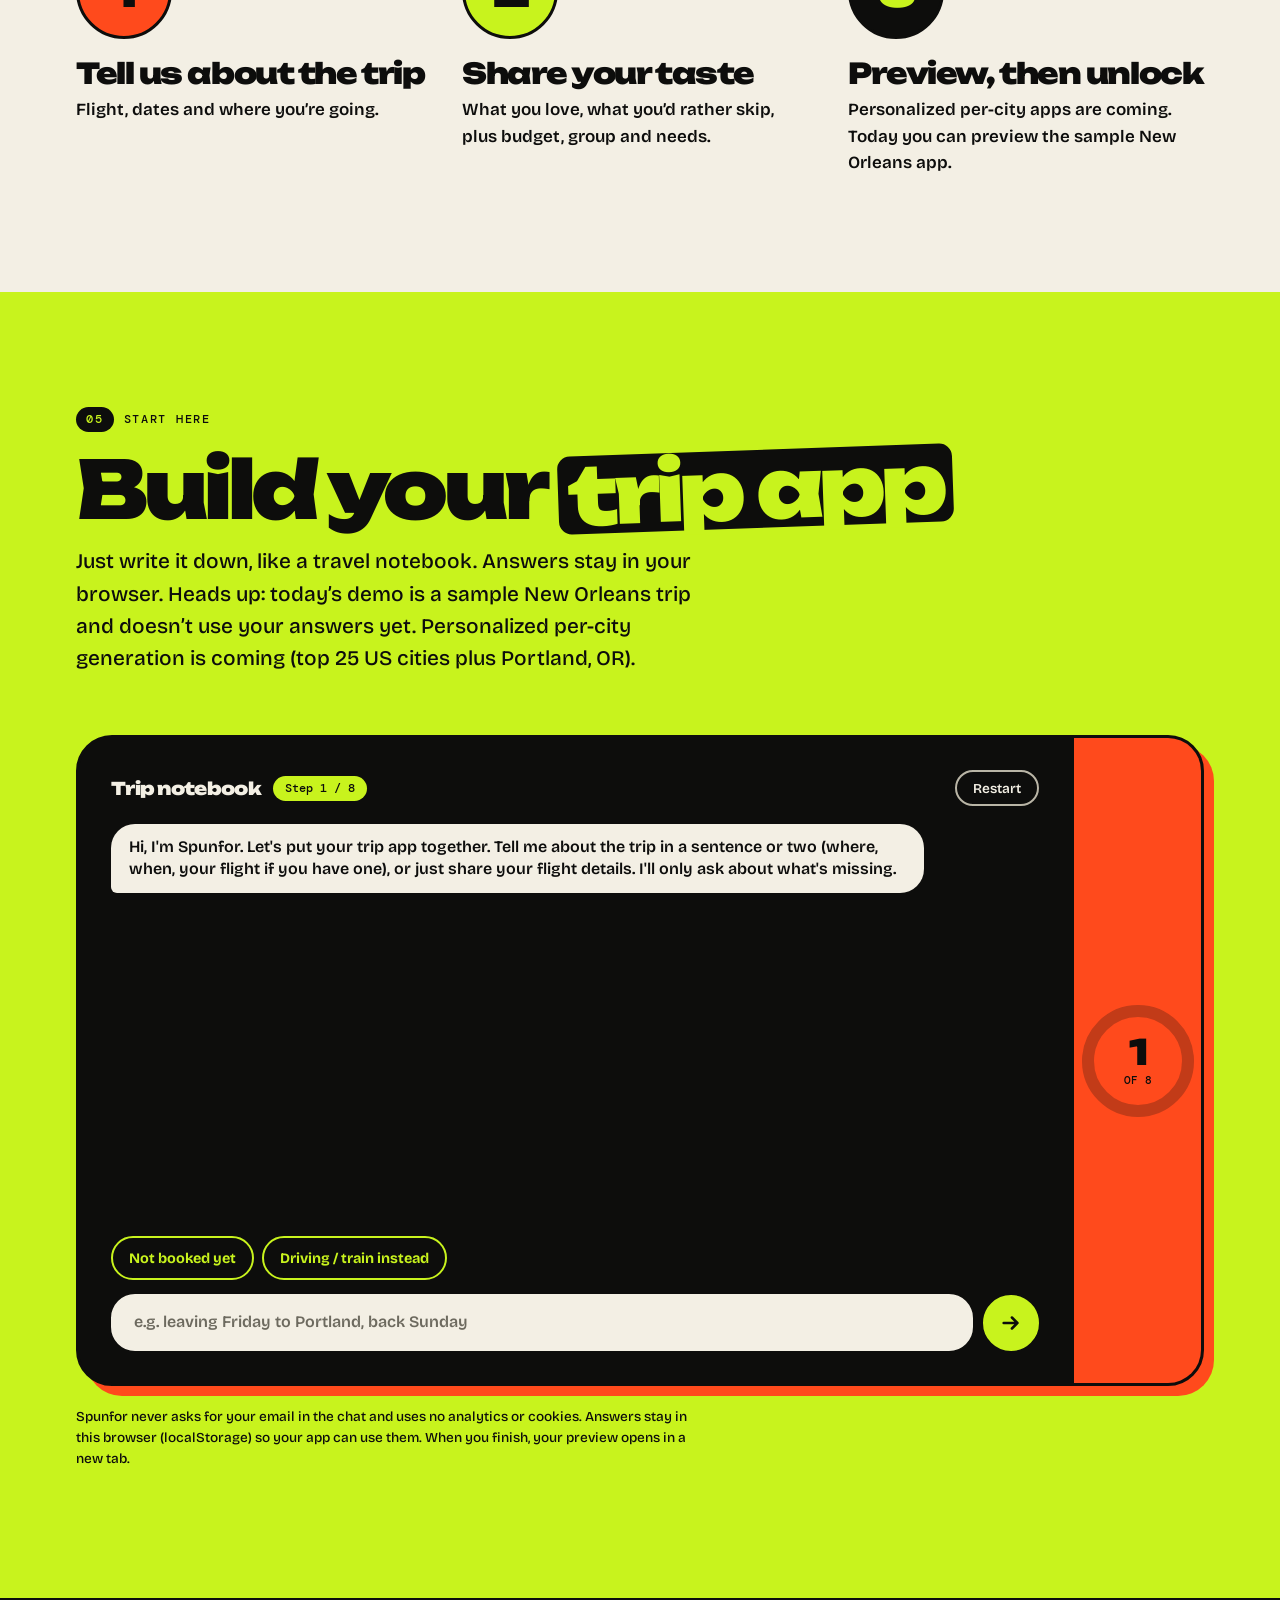
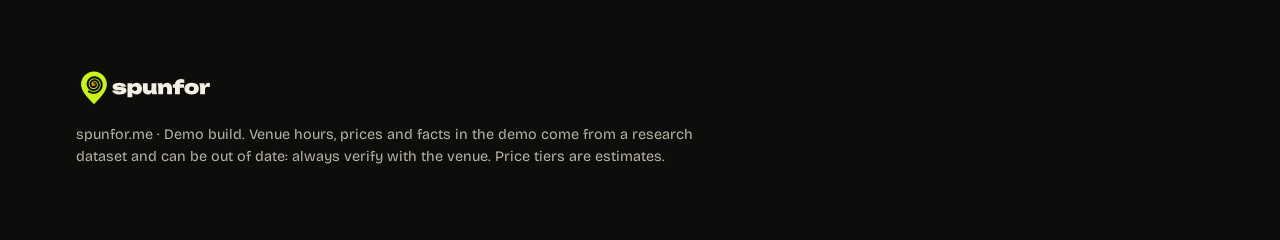
==== commit a6c0433e: "Intake: parse first answer into flight/dates/dest/likes/avoid/budget/group/needs, prefill + skip ans" ====
--- a/index.html
+++ b/index.html
@@ -123,6 +123,7 @@
       <div class="bp-main">
         <div class="bp-head"><strong>Trip notebook</strong><span class="progress" id="progress" aria-live="polite"></span><button type="button" class="link" id="restart">Restart</button></div>
         <div class="log" id="log" role="log" aria-live="polite" aria-relevant="additions"></div>
+        <div class="chips" id="chips" hidden aria-label="Your answers so far"></div>
         <div class="quick" id="quick"></div>
         <form class="composer" id="form" autocomplete="off">
           <label class="sr" for="input">Your answer</label>
@@ -154,6 +155,7 @@
   <div class="scrim" data-close></div>
   <div class="modal" id="modal" role="dialog" aria-modal="true" aria-labelledby="mTitle" tabindex="-1"></div>
 </div>
+<script src="parse.js"></script>
 <script src="app.js"></script>
 </body>
 </html>
--- a/style.css
+++ b/style.css
@@ -337,3 +337,10 @@
 .demo-frame.is-desktop iframe{height:min(760px,80vh);min-height:520px}
 .demo-fine{text-align:center;margin:16px 0 0}
 @media(max-width:600px){.demo-bar{justify-content:center}.demo-frame.is-mobile{max-width:100%;border-radius:34px;padding:10px}}
+
+/* intake answer chips */
+.chips{display:flex;flex-wrap:wrap;align-items:center;gap:8px;margin:10px 0 0}
+.chips-l{font:600 .72rem var(--mono,monospace);letter-spacing:.08em;text-transform:uppercase;color:var(--mute-d);width:100%}
+.chip{background:var(--lime);color:var(--ink);border:2px solid var(--ink);border-radius:99px;padding:7px 14px;font:600 .88rem var(--body);cursor:pointer;min-height:40px;text-align:left}
+.chip b{font-family:var(--disp);font-weight:800;font-size:.72rem;letter-spacing:-.01em;text-transform:uppercase;margin-right:4px}
+.chip:hover,.chip:focus-visible{background:var(--bone);outline:3px solid var(--tom);outline-offset:2px}
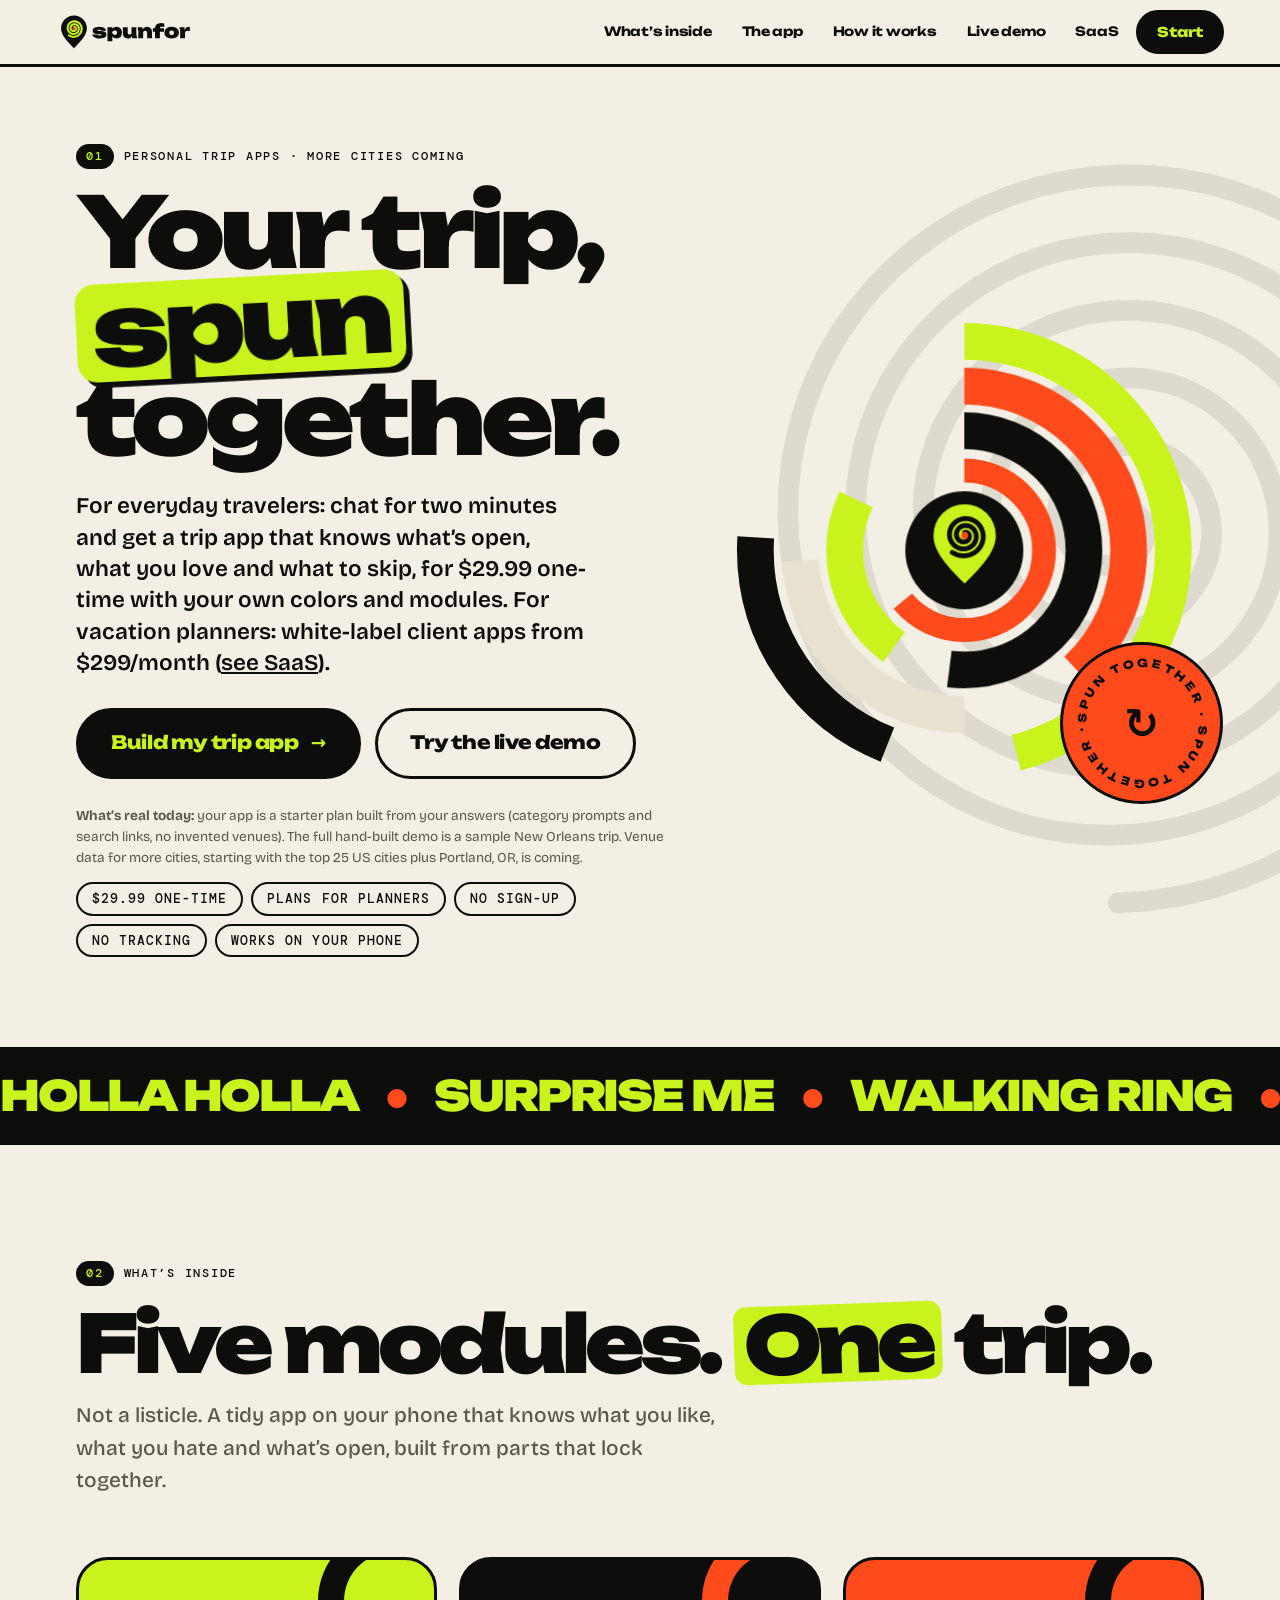
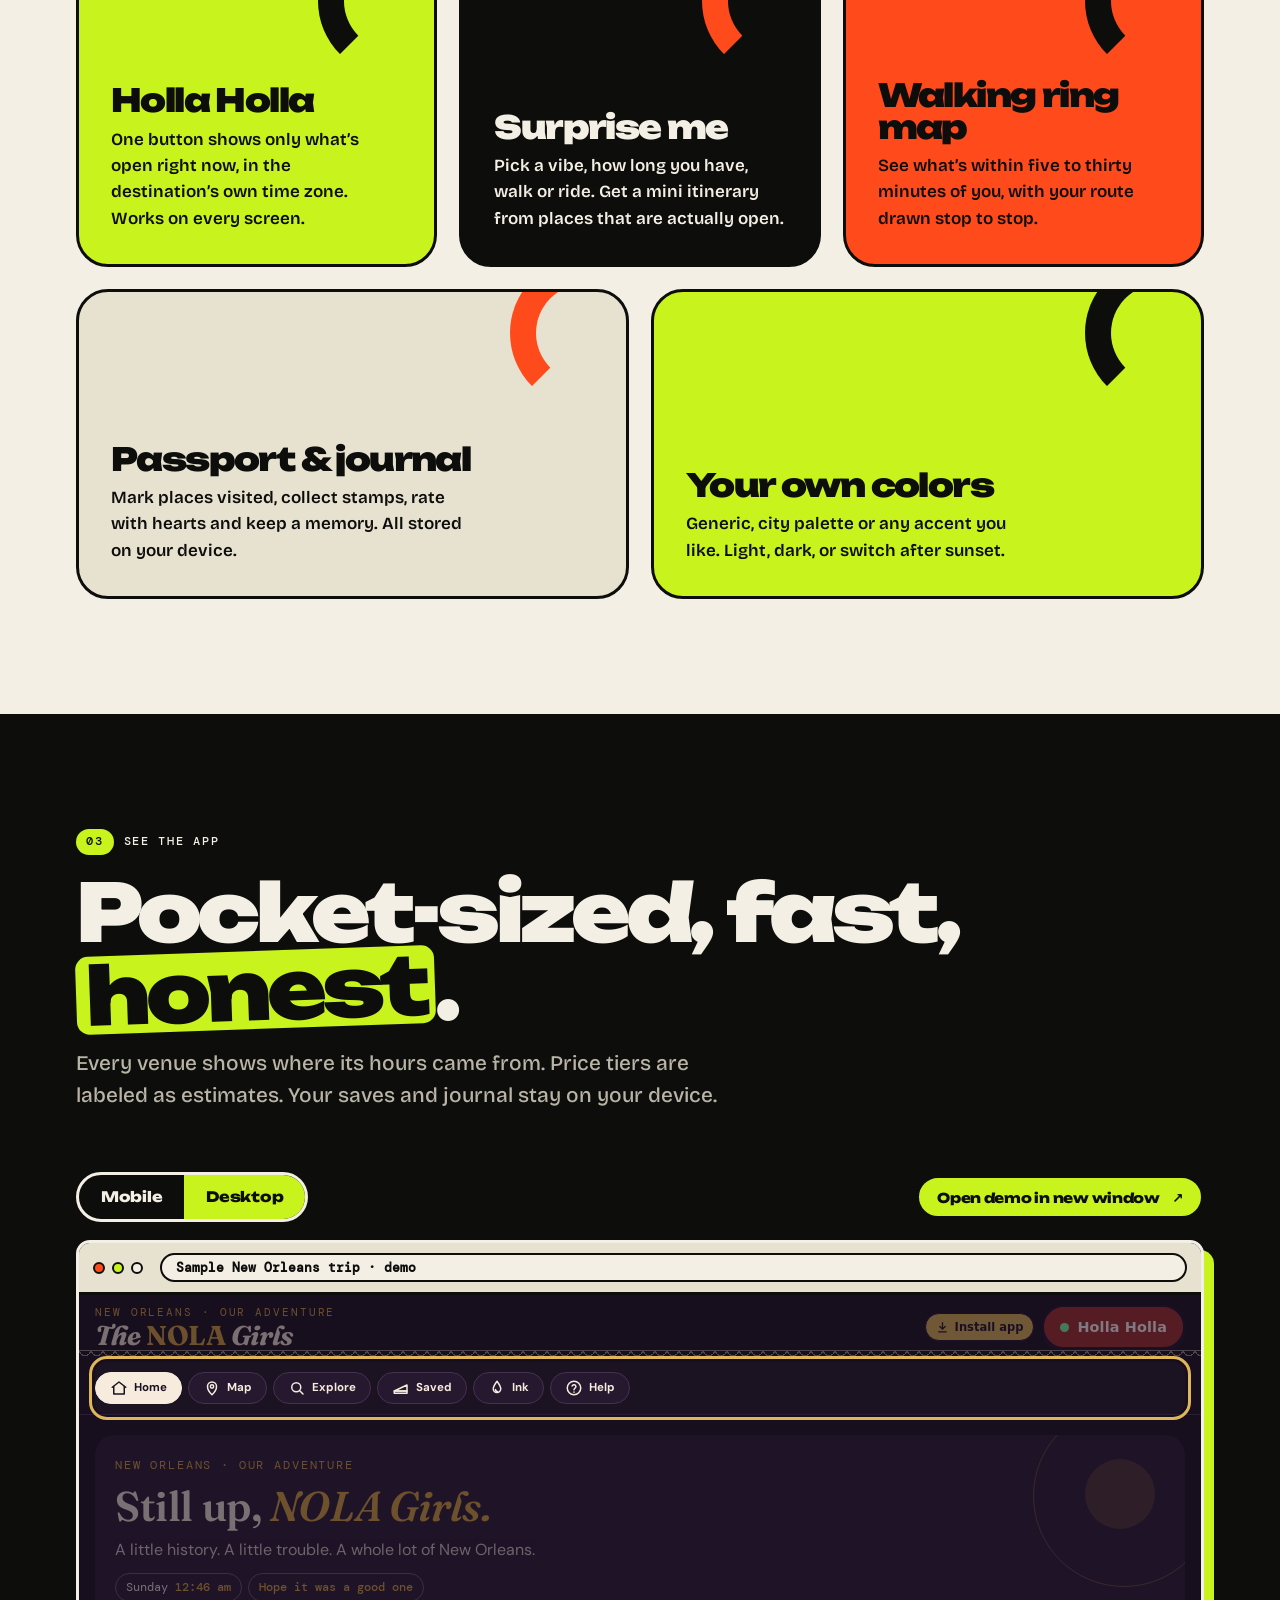
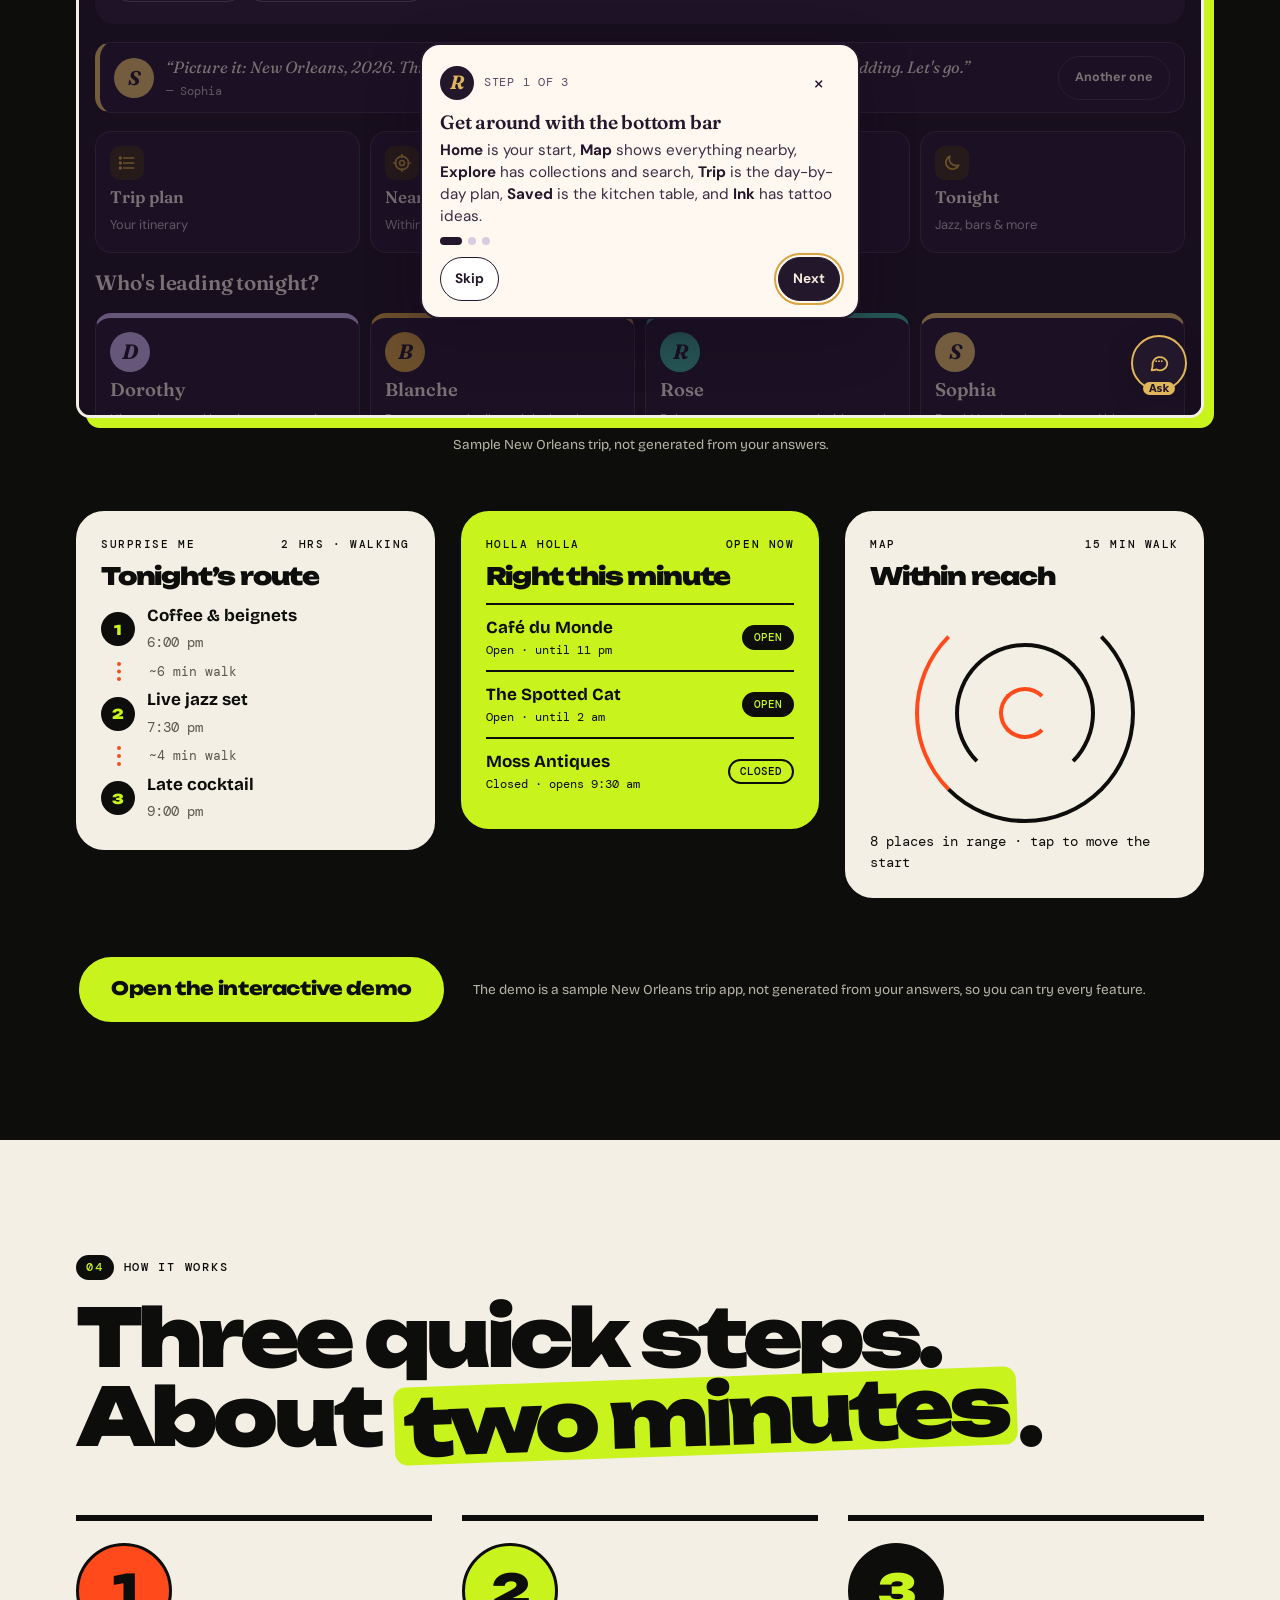
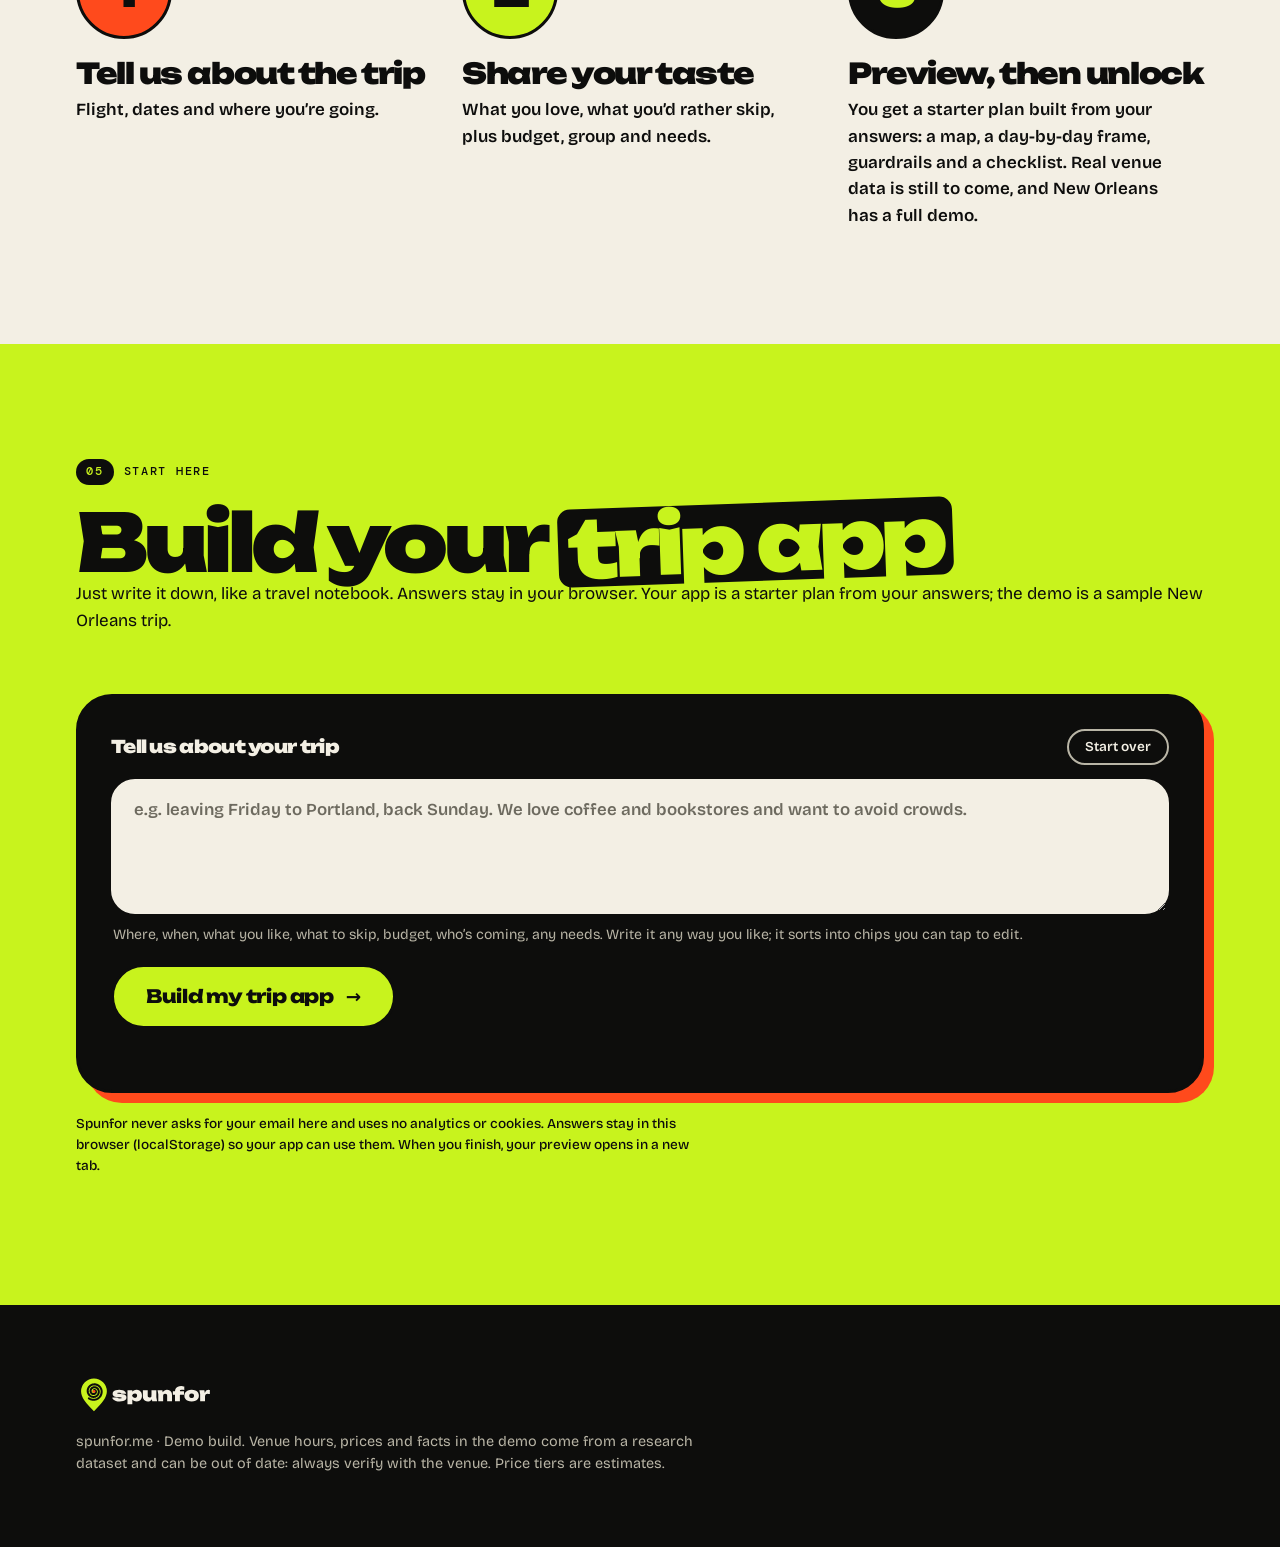
==== commit 9afb5185: "Item 4: single free-text intake with live chips, destination validation, real date resolution" ====
--- a/index.html
+++ b/index.html
@@ -33,7 +33,7 @@
       <h1><span class="l">Your trip,</span><span class="l"><em class="spunword">spun</em></span><span class="l">together.</span></h1>
       <p class="lead">For everyday travelers: chat for two minutes and get a trip app that knows what’s open, what you love and what to skip, for $29.99 one-time with your own colors and modules. For vacation planners: white-label client apps from $299/month (<a href="saas.html" target="_blank" rel="noopener">see SaaS</a>).</p>
       <div class="cta"><a class="btn big" href="#chat">Build my trip app <span class="arr" aria-hidden="true">→</span></a><a class="btn ghost big" href="demo/index.html" target="_blank" rel="noopener">Try the live demo</a></div>
-      <p class="fine honest"><b>What’s real today:</b> the demo is a sample New Orleans trip. It is not generated from your answers. Personalized trips for any city are coming, starting with the top 25 US cities plus Portland, OR.</p>
+      <p class="fine honest"><b>What’s real today:</b> your app is a starter plan built from your answers (category prompts and search links, no invented venues). The full hand-built demo is a sample New Orleans trip. Venue data for more cities, starting with the top 25 US cities plus Portland, OR, is coming.</p>
       <ul class="vows" aria-label="Highlights"><li>$29.99 one-time</li><li>Plans for planners</li><li>No sign-up</li><li>No tracking</li><li>Works on your phone</li></ul>
     </div>
     <div class="hero-art" aria-hidden="true">
@@ -111,32 +111,28 @@
     <ol class="steps">
       <li class="reveal"><span class="num">1</span><h3>Tell us about the trip</h3><p>Flight, dates and where you’re going.</p></li>
       <li class="reveal"><span class="num">2</span><h3>Share your taste</h3><p>What you love, what you’d rather skip, plus budget, group and needs.</p></li>
-      <li class="reveal"><span class="num">3</span><h3>Preview, then unlock</h3><p>Personalized per-city apps are coming. Today you can preview the sample New Orleans app.</p></li>
+      <li class="reveal"><span class="num">3</span><h3>Preview, then unlock</h3><p>You get a starter plan built from your answers: a map, a day-by-day frame, guardrails and a checklist. Real venue data is still to come, and New Orleans has a full demo.</p></li>
     </ol>
   </div>
 </section>
 
 <section class="section chat-sec" id="chat">
   <div class="wrap">
-    <div class="sec-h reveal"><p class="k"><b>05</b> Start here</p><h2>Build your <em>trip app</em></h2><p class="sub">Just write it down, like a travel notebook. Answers stay in your browser. Heads up: today’s demo is a sample New Orleans trip and doesn’t use your answers yet. Personalized per-city generation is coming (top 25 US cities plus Portland, OR).</p></div>
-    <div class="bp reveal" role="region" aria-label="Spunfor trip chat">
+    <div class="sec-h reveal"><p class="k"><b>05</b> Start here</p><h2>Build your <em>trip app</em></h2>Just write it down, like a travel notebook. Answers stay in your browser. Your app is a starter plan from your answers; the demo is a sample New Orleans trip.</p></div>
+    <div class="bp bp1 reveal" role="region" aria-label="Tell us about your trip">
       <div class="bp-main">
-        <div class="bp-head"><strong>Trip notebook</strong><span class="progress" id="progress" aria-live="polite"></span><button type="button" class="link" id="restart">Restart</button></div>
-        <div class="log" id="log" role="log" aria-live="polite" aria-relevant="additions"></div>
-        <div class="chips" id="chips" hidden aria-label="Your answers so far"></div>
-        <div class="quick" id="quick"></div>
-        <form class="composer" id="form" autocomplete="off">
-          <label class="sr" for="input">Your answer</label>
-          <textarea id="input" rows="1" placeholder="Type your answer…" enterkeyhint="send"></textarea>
-          <button class="send" type="submit" aria-label="Send"><svg width="22" height="22" viewBox="0 0 24 24" fill="none" stroke="currentColor" stroke-width="2.8" stroke-linecap="round" stroke-linejoin="round" aria-hidden="true"><path d="M4 12h15M13 6l6 6-6 6"/></svg></button>
-        </form>
+        <div class="bp-head"><strong>Tell us about your trip</strong><button type="button" class="link" id="restart">Start over</button></div>
+        <label class="sr" for="tripText">Tell us about your trip</label>
+        <textarea id="tripText" rows="4" maxlength="800" placeholder="e.g. leaving Friday to Portland, back Sunday. We love coffee and bookstores and want to avoid crowds."></textarea>
+        <p class="fine hint">Where, when, what you like, what to skip, budget, who’s coming, any needs. Write it any way you like; it sorts into chips you can tap to edit.</p>
+        <div class="chips" id="chips" hidden aria-live="polite" aria-label="What we understood"></div>
+        <p class="destnote" id="destNote" hidden></p>
+        <div class="more" id="more" hidden></div>
+        <div class="bp-actions"><button class="btn big lime" id="buildBtn" type="button">Build my trip app <span class="arr" aria-hidden="true">→</span></button><span id="afterBuild"></span></div>
+        <p class="msgline" id="buildMsg" role="status" aria-live="polite"></p>
       </div>
-      <aside class="dial" aria-hidden="true">
-        <svg viewBox="0 0 120 120"><circle class="dtrack" cx="60" cy="60" r="50"/><circle class="dfill" id="ringFill" cx="60" cy="60" r="50" pathLength="100" stroke-dasharray="100" stroke-dashoffset="100"/></svg>
-        <div class="dnum"><b id="dialNo">1</b><span>of 8</span></div>
-      </aside>
     </div>
-    <p class="fine chat-fine">Spunfor never asks for your email in the chat and uses no analytics or cookies. Answers stay in this browser (localStorage) so your app can use them. When you finish, your preview opens in a new tab.</p>
+    <p class="fine chat-fine">Spunfor never asks for your email here and uses no analytics or cookies. Answers stay in this browser (localStorage) so your app can use them. When you finish, your preview opens in a new tab.</p>
   </div>
 </section>
 
@@ -155,7 +151,9 @@
   <div class="scrim" data-close></div>
   <div class="modal" id="modal" role="dialog" aria-modal="true" aria-labelledby="mTitle" tabindex="-1"></div>
 </div>
+<script src="cities.js"></script>
 <script src="parse.js"></script>
 <script src="app.js"></script>
+<script src="intake.js"></script>
 </body>
 </html>
--- a/style.css
+++ b/style.css
@@ -344,3 +344,33 @@
 .chip{background:var(--lime);color:var(--ink);border:2px solid var(--ink);border-radius:99px;padding:7px 14px;font:600 .88rem var(--body);cursor:pointer;min-height:40px;text-align:left}
 .chip b{font-family:var(--disp);font-weight:800;font-size:.72rem;letter-spacing:-.01em;text-transform:uppercase;margin-right:4px}
 .chip:hover,.chip:focus-visible{background:var(--bone);outline:3px solid var(--tom);outline-offset:2px}
+
+/* single-box intake */
+.bp.bp1{display:block}
+#tripText{width:100%;resize:vertical;min-height:120px;background:var(--bone);color:var(--ink);border:3px solid var(--bone);border-radius:24px;padding:16px 20px;font:600 1.05rem/1.45 var(--body)}
+#tripText:focus{outline:none;border-color:var(--lime)}
+#tripText::placeholder{color:#6d6a5f}
+.bp .hint{color:var(--mute-d);margin:10px 2px 0}
+.chip.warn{background:var(--tom);color:var(--ink)}
+.chip.editing{display:inline-flex;align-items:center;gap:6px;padding:4px 6px 4px 10px;background:var(--bone)}
+.chip.editing input{min-width:0;width:min(220px,48vw);border:0;background:transparent;font:600 .9rem var(--body);color:var(--ink);padding:6px 4px}
+.chip.editing input:focus{outline:2px solid var(--ink);border-radius:8px}
+.chip-ok,.chip-x{border:0;background:var(--ink);color:var(--lime);border-radius:99px;min-width:34px;min-height:34px;font-weight:800;cursor:pointer}
+.destnote{margin:10px 2px 0;font-weight:600;font-size:.92rem;color:var(--lime)}
+.more{margin-top:14px;display:grid;gap:12px}
+.more-h{font:600 .72rem var(--mono,monospace);letter-spacing:.08em;text-transform:uppercase;color:var(--mute-d);margin:0}
+.mrow label{display:block;font-weight:700;font-size:.92rem;margin:0 0 4px}
+.mrow label i{font-style:normal;font:600 .66rem var(--mono,monospace);background:var(--tom);color:var(--ink);border-radius:99px;padding:2px 8px;margin-left:6px;text-transform:uppercase}
+.mrow-in{display:flex;flex-wrap:wrap;gap:8px;align-items:center}
+.mrow input{flex:1 1 220px;min-width:0;min-height:46px;background:var(--bone);color:var(--ink);border:3px solid var(--bone);border-radius:16px;padding:8px 16px;font:600 1rem var(--body)}
+.mrow input:focus{outline:none;border-color:var(--lime)}
+.mrow input::placeholder{color:#6d6a5f}
+.mq{display:flex;flex-wrap:wrap;gap:6px}
+.mq button{background:transparent;border:2px solid var(--lime);color:var(--lime);border-radius:99px;padding:6px 14px;font:700 .85rem var(--body);cursor:pointer;min-height:40px}
+.mq button:hover{background:var(--lime);color:var(--ink)}
+.bp-actions{display:flex;flex-wrap:wrap;gap:12px;align-items:center;margin-top:18px}
+#buildMsg{margin:10px 2px 0}
+.chips[hidden],.more[hidden],.destnote[hidden]{display:none!important}
+.chips .chip{max-width:100%;white-space:normal;overflow-wrap:anywhere}
+.chip.editing{max-width:100%}
+html,body{overflow-x:clip}
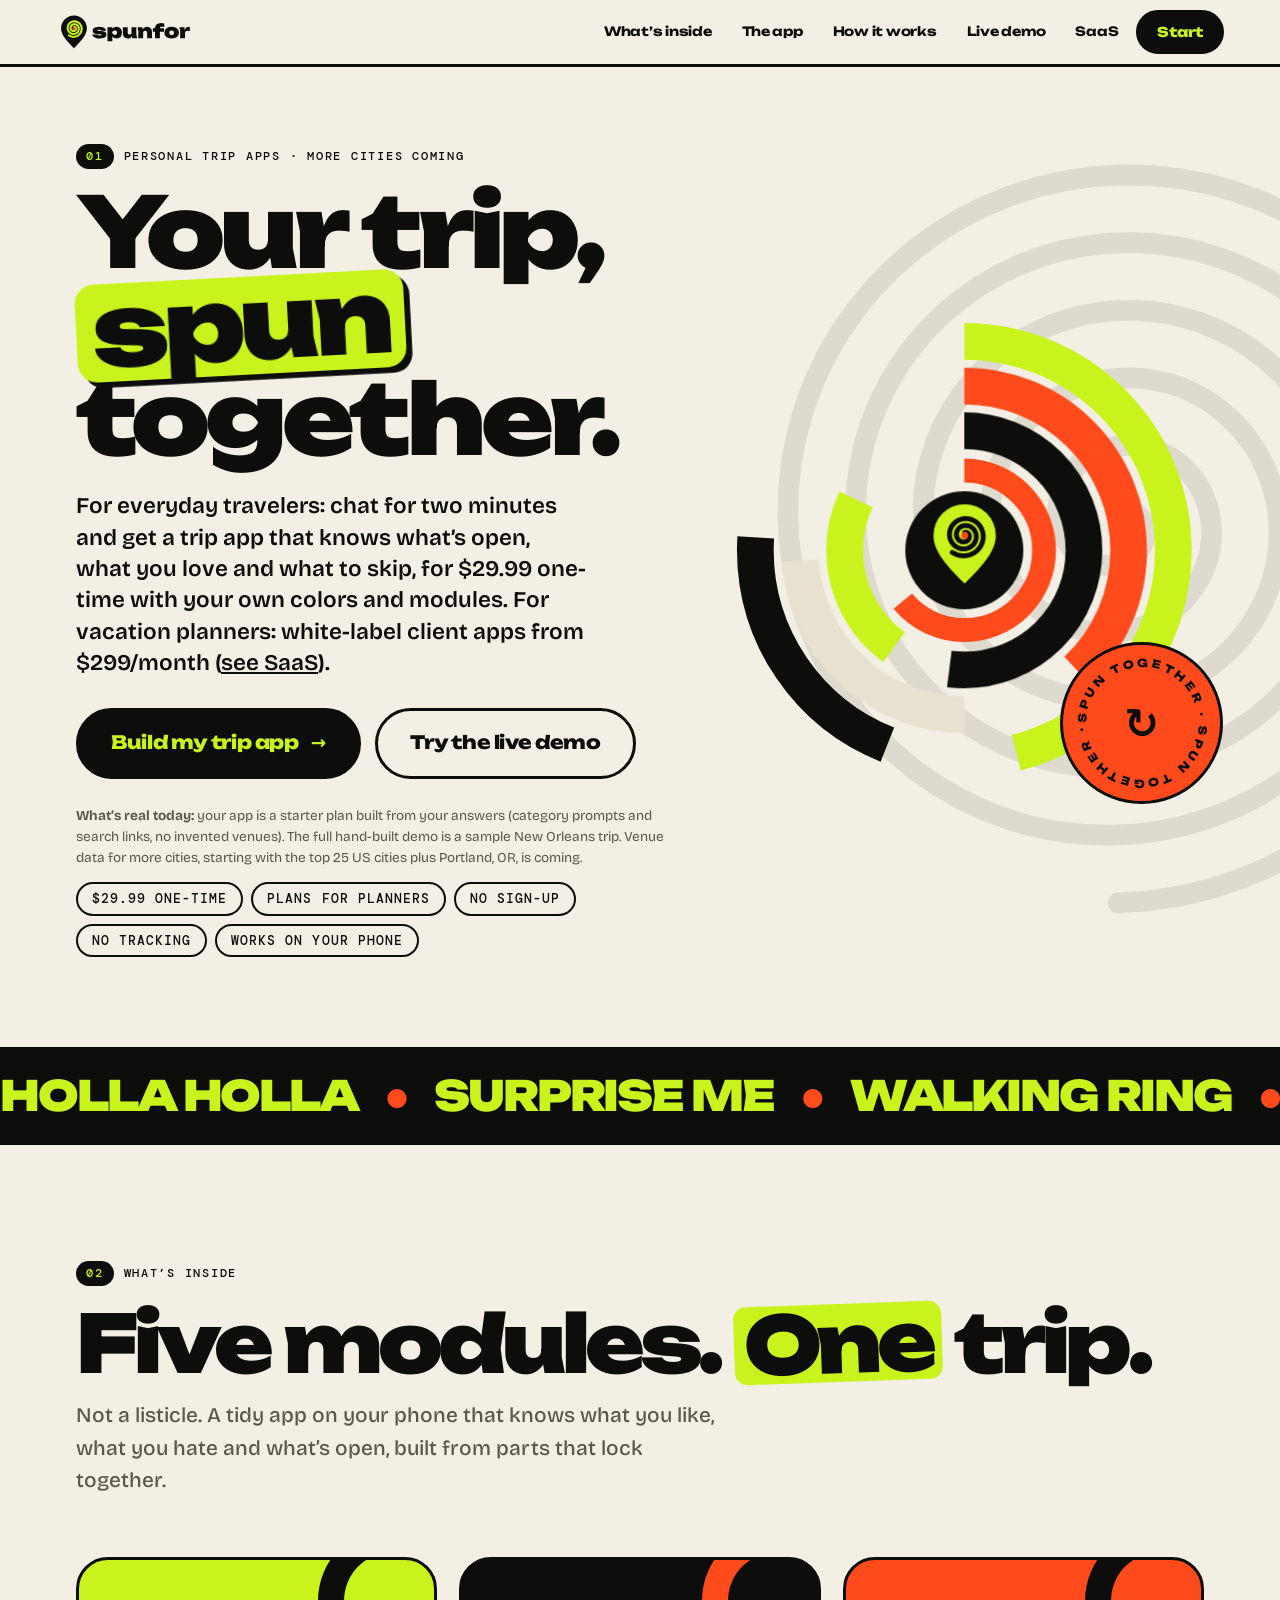
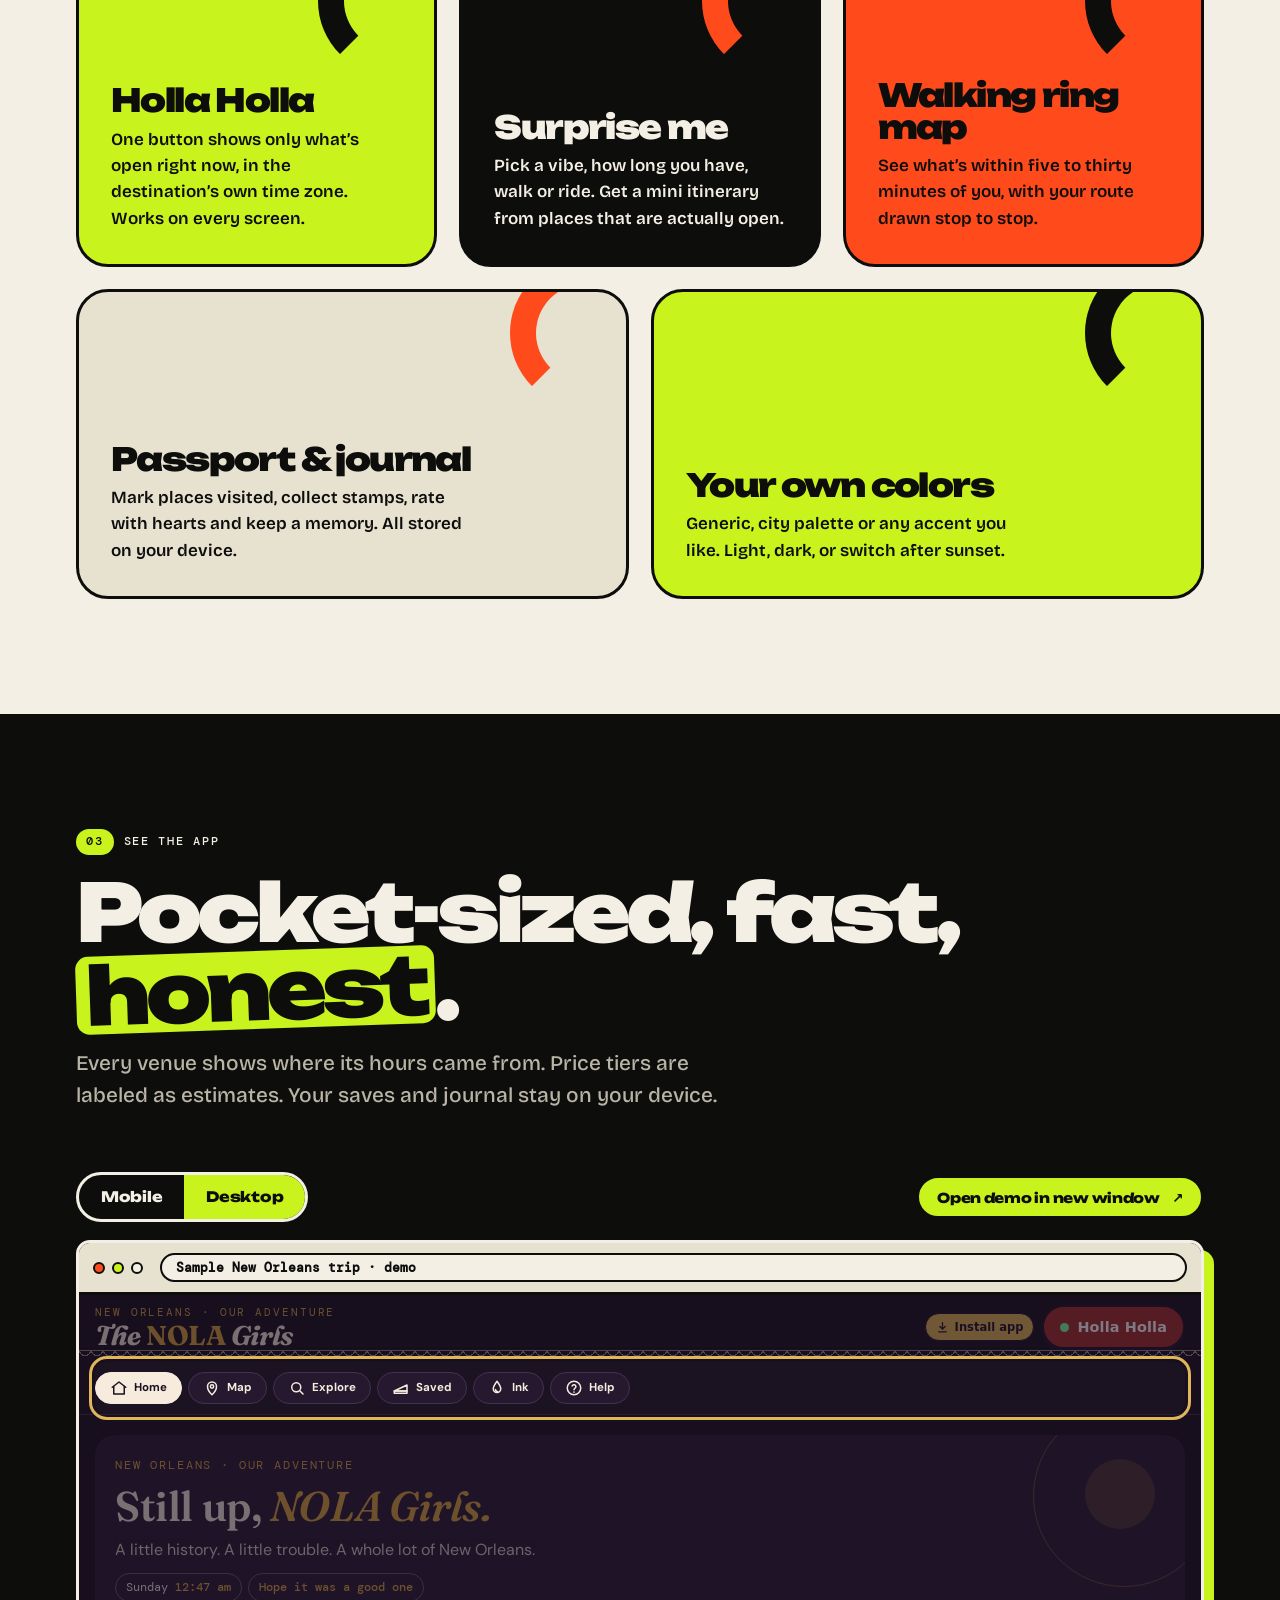
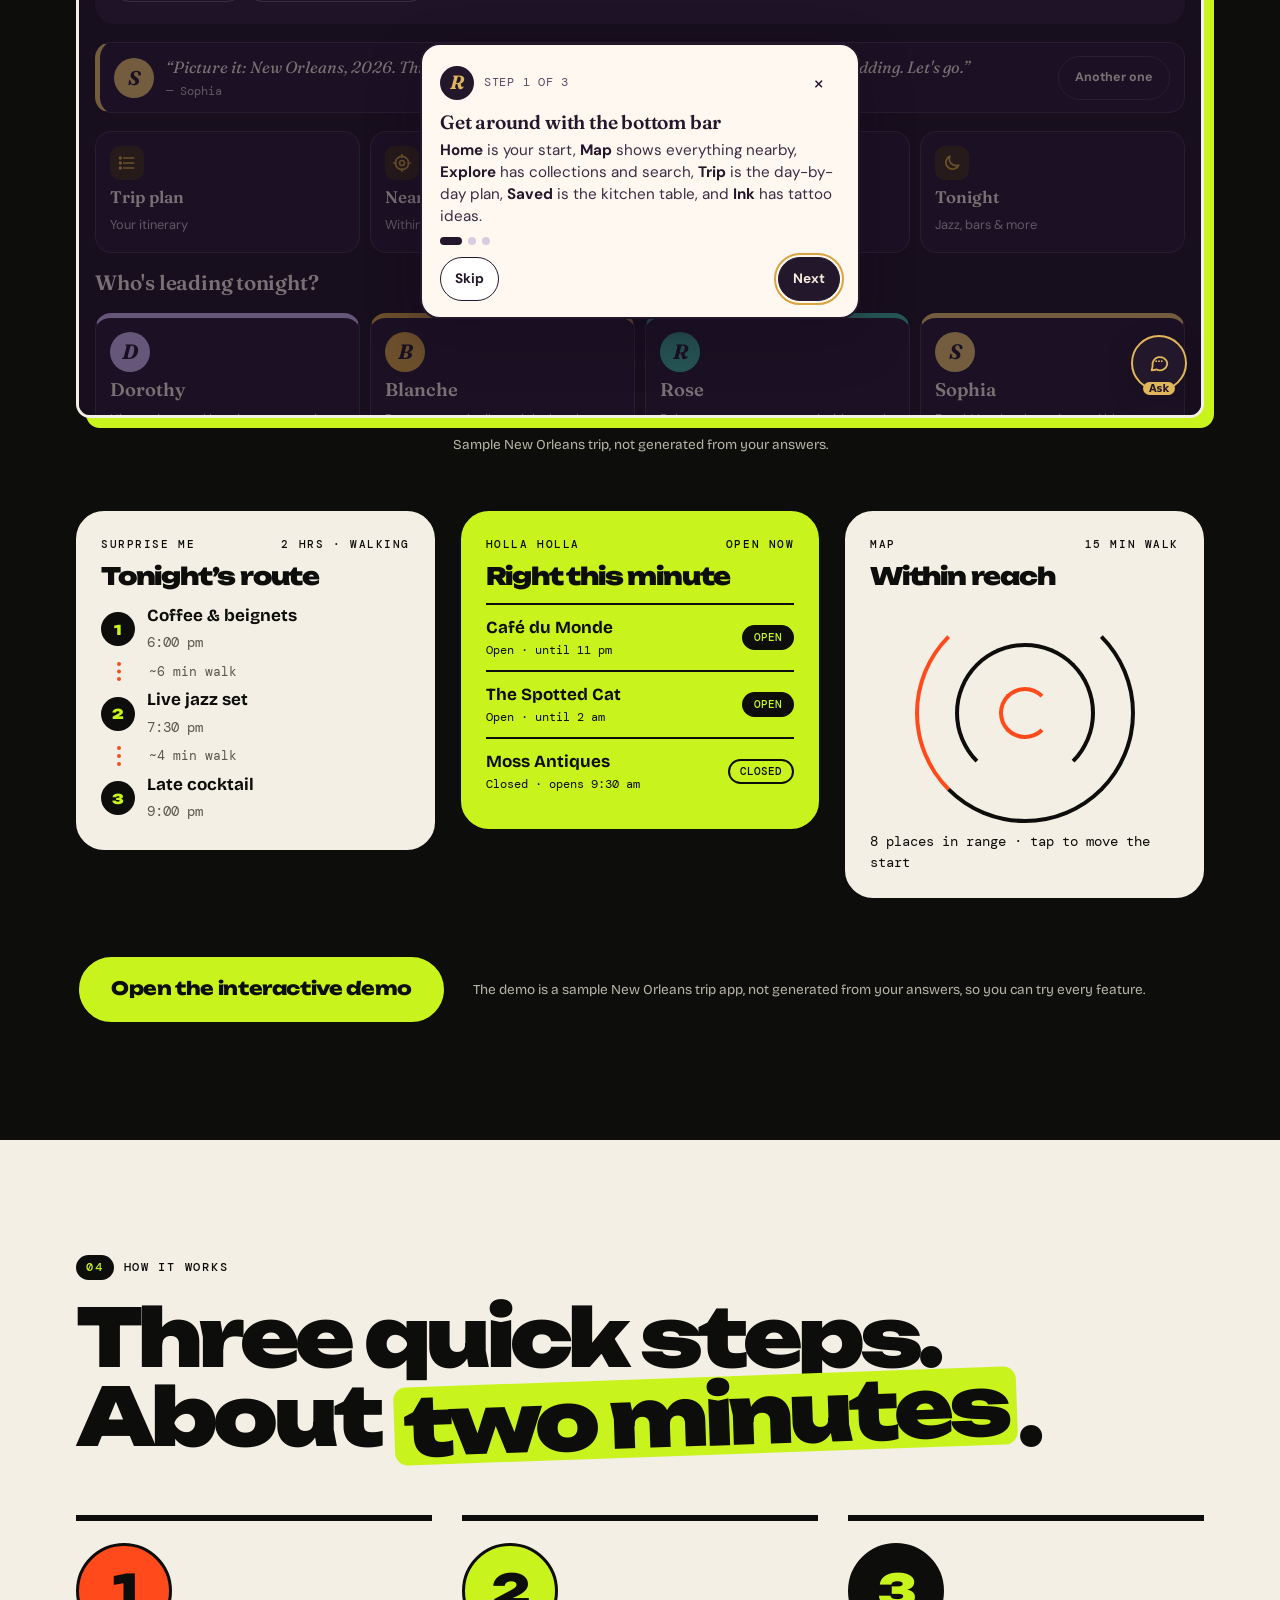
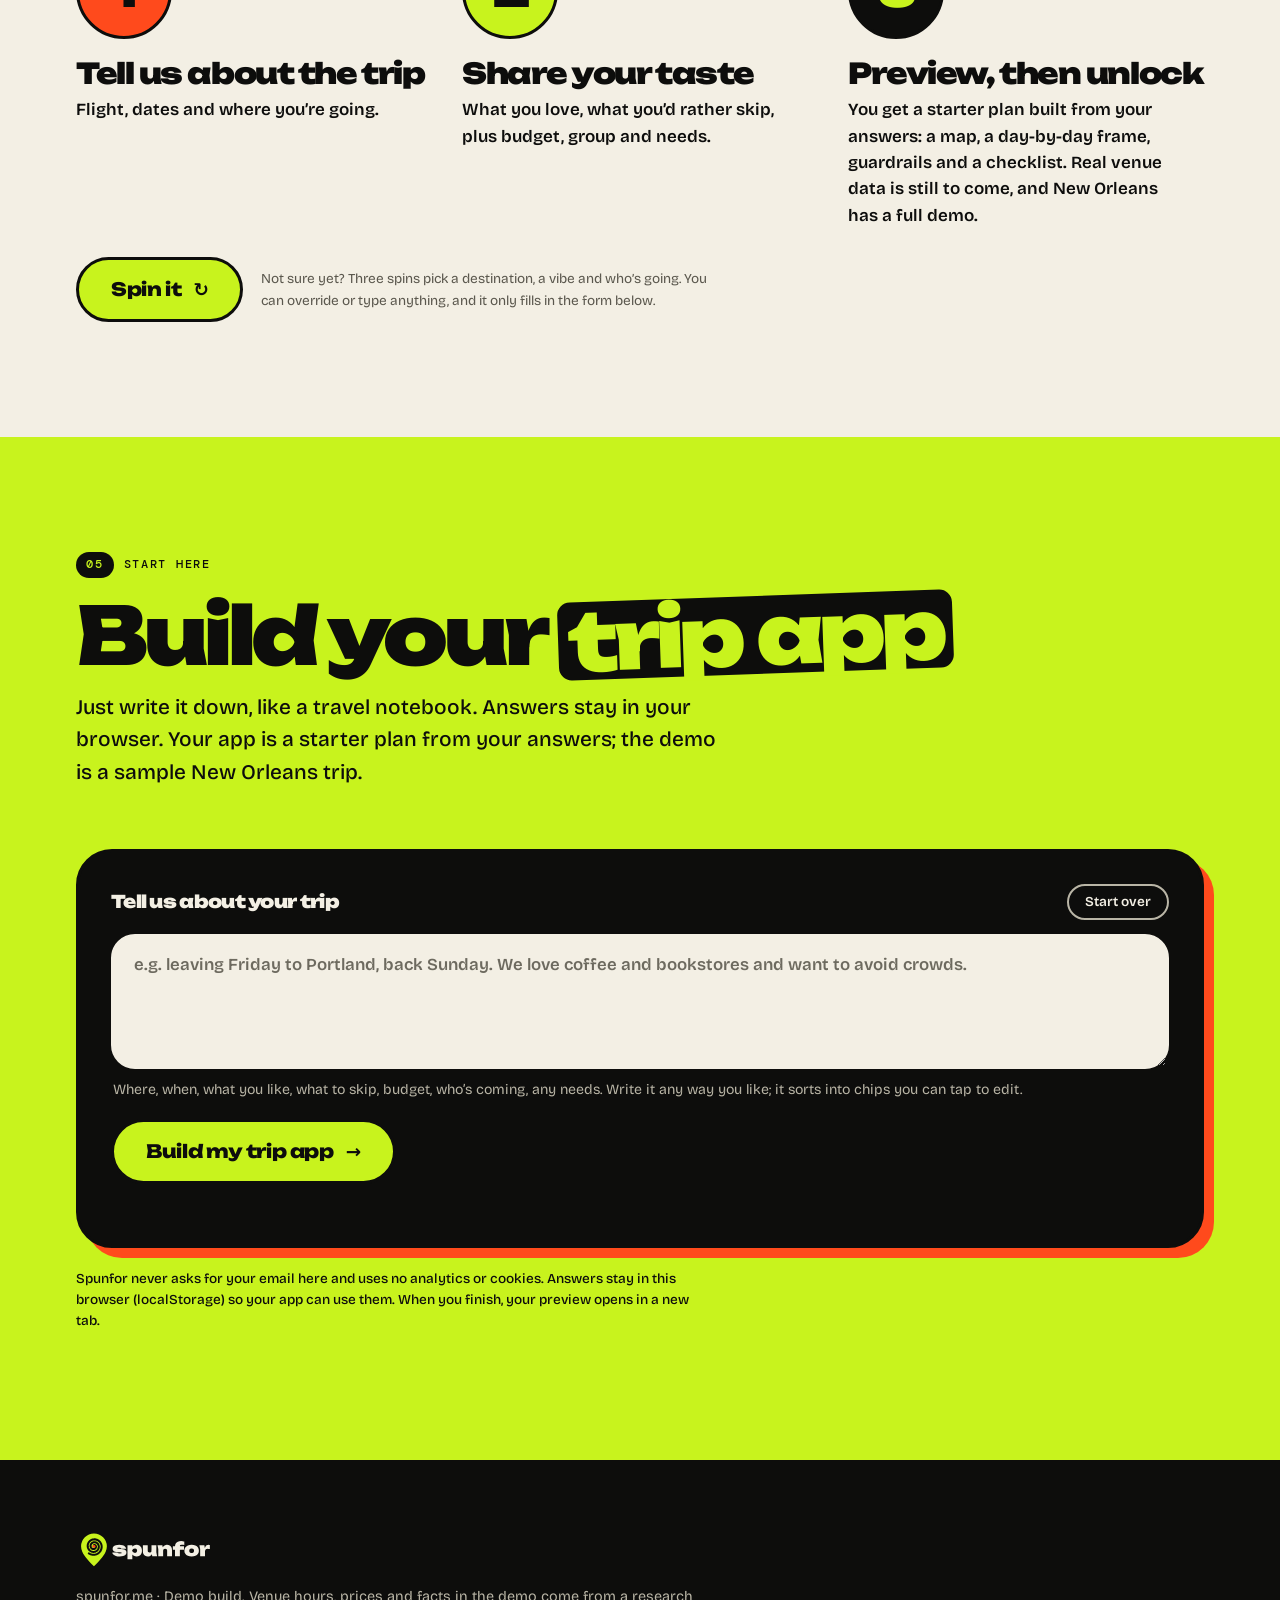
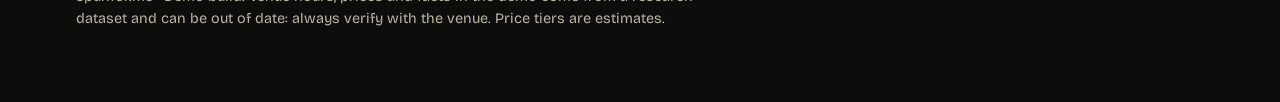
==== commit fe802753: "Item 2: spin-wheel modal (picks inputs only) feeding the intake; fix missing sub tag" ====
--- a/index.html
+++ b/index.html
@@ -113,12 +113,13 @@
       <li class="reveal"><span class="num">2</span><h3>Share your taste</h3><p>What you love, what you’d rather skip, plus budget, group and needs.</p></li>
       <li class="reveal"><span class="num">3</span><h3>Preview, then unlock</h3><p>You get a starter plan built from your answers: a map, a day-by-day frame, guardrails and a checklist. Real venue data is still to come, and New Orleans has a full demo.</p></li>
     </ol>
+    <p class="spin-row reveal"><button type="button" class="btn big lime" id="spinBtn" aria-haspopup="dialog">Spin it <span class="arr" aria-hidden="true">↻</span></button><span class="fine">Not sure yet? Three spins pick a destination, a vibe and who’s going. You can override or type anything, and it only fills in the form below.</span></p>
   </div>
 </section>
 
 <section class="section chat-sec" id="chat">
   <div class="wrap">
-    <div class="sec-h reveal"><p class="k"><b>05</b> Start here</p><h2>Build your <em>trip app</em></h2>Just write it down, like a travel notebook. Answers stay in your browser. Your app is a starter plan from your answers; the demo is a sample New Orleans trip.</p></div>
+    <div class="sec-h reveal"><p class="k"><b>05</b> Start here</p><h2>Build your <em>trip app</em></h2><p class="sub">Just write it down, like a travel notebook. Answers stay in your browser. Your app is a starter plan from your answers; the demo is a sample New Orleans trip.</p></div>
     <div class="bp bp1 reveal" role="region" aria-label="Tell us about your trip">
       <div class="bp-main">
         <div class="bp-head"><strong>Tell us about your trip</strong><button type="button" class="link" id="restart">Start over</button></div>
@@ -155,5 +156,6 @@
 <script src="parse.js"></script>
 <script src="app.js"></script>
 <script src="intake.js"></script>
+<script src="wheel.js"></script>
 </body>
 </html>
--- a/style.css
+++ b/style.css
@@ -374,3 +374,20 @@
 .chips .chip{max-width:100%;white-space:normal;overflow-wrap:anywhere}
 .chip.editing{max-width:100%}
 html,body{overflow-x:clip}
+/* spin wheel modal */
+.spin-row{margin:28px 0 0;display:flex;flex-wrap:wrap;gap:14px 18px;align-items:center}
+.spin-row .fine{max-width:52ch;margin:0}
+.wheel-modal{width:min(480px,100%)}
+.wchips{display:flex;flex-wrap:wrap;gap:6px;margin:0 0 10px}
+.wchip{border:2px solid var(--ink);background:var(--bone);border-radius:999px;padding:6px 12px;font:700 .8rem var(--body);cursor:pointer;min-height:36px;max-width:100%;overflow-wrap:anywhere;text-align:left}
+.wchip.set{background:var(--lime)}
+.wchip.cur{box-shadow:3px 3px 0 var(--ink)}
+.wheel-wrap{position:relative;display:grid;place-items:center;margin:8px 0}
+.wheel-wrap canvas{max-width:100%;border-radius:50%}
+.wptr{position:absolute;top:-4px;left:50%;transform:translateX(-50%);width:0;height:0;border-left:11px solid transparent;border-right:11px solid transparent;border-top:20px solid var(--tom);z-index:2;filter:drop-shadow(0 2px 0 var(--ink))}
+.wres{text-align:center;margin:8px 0;min-height:1.5em}
+.wctl{display:grid;gap:10px;margin-top:6px}
+.wsel select,.wother+input{width:100%;min-height:48px;border:2px solid var(--ink);border-radius:14px;padding:0 12px;font:600 1rem var(--body);background:#fff}
+.wother{display:block;margin:12px 0 4px;font-weight:700;font-size:.9rem}
+#wOther{width:100%;min-height:48px;border:2px solid var(--ink);border-radius:14px;padding:0 12px;font:600 1rem var(--body)}
+.m-btn:disabled{opacity:.45;cursor:not-allowed}
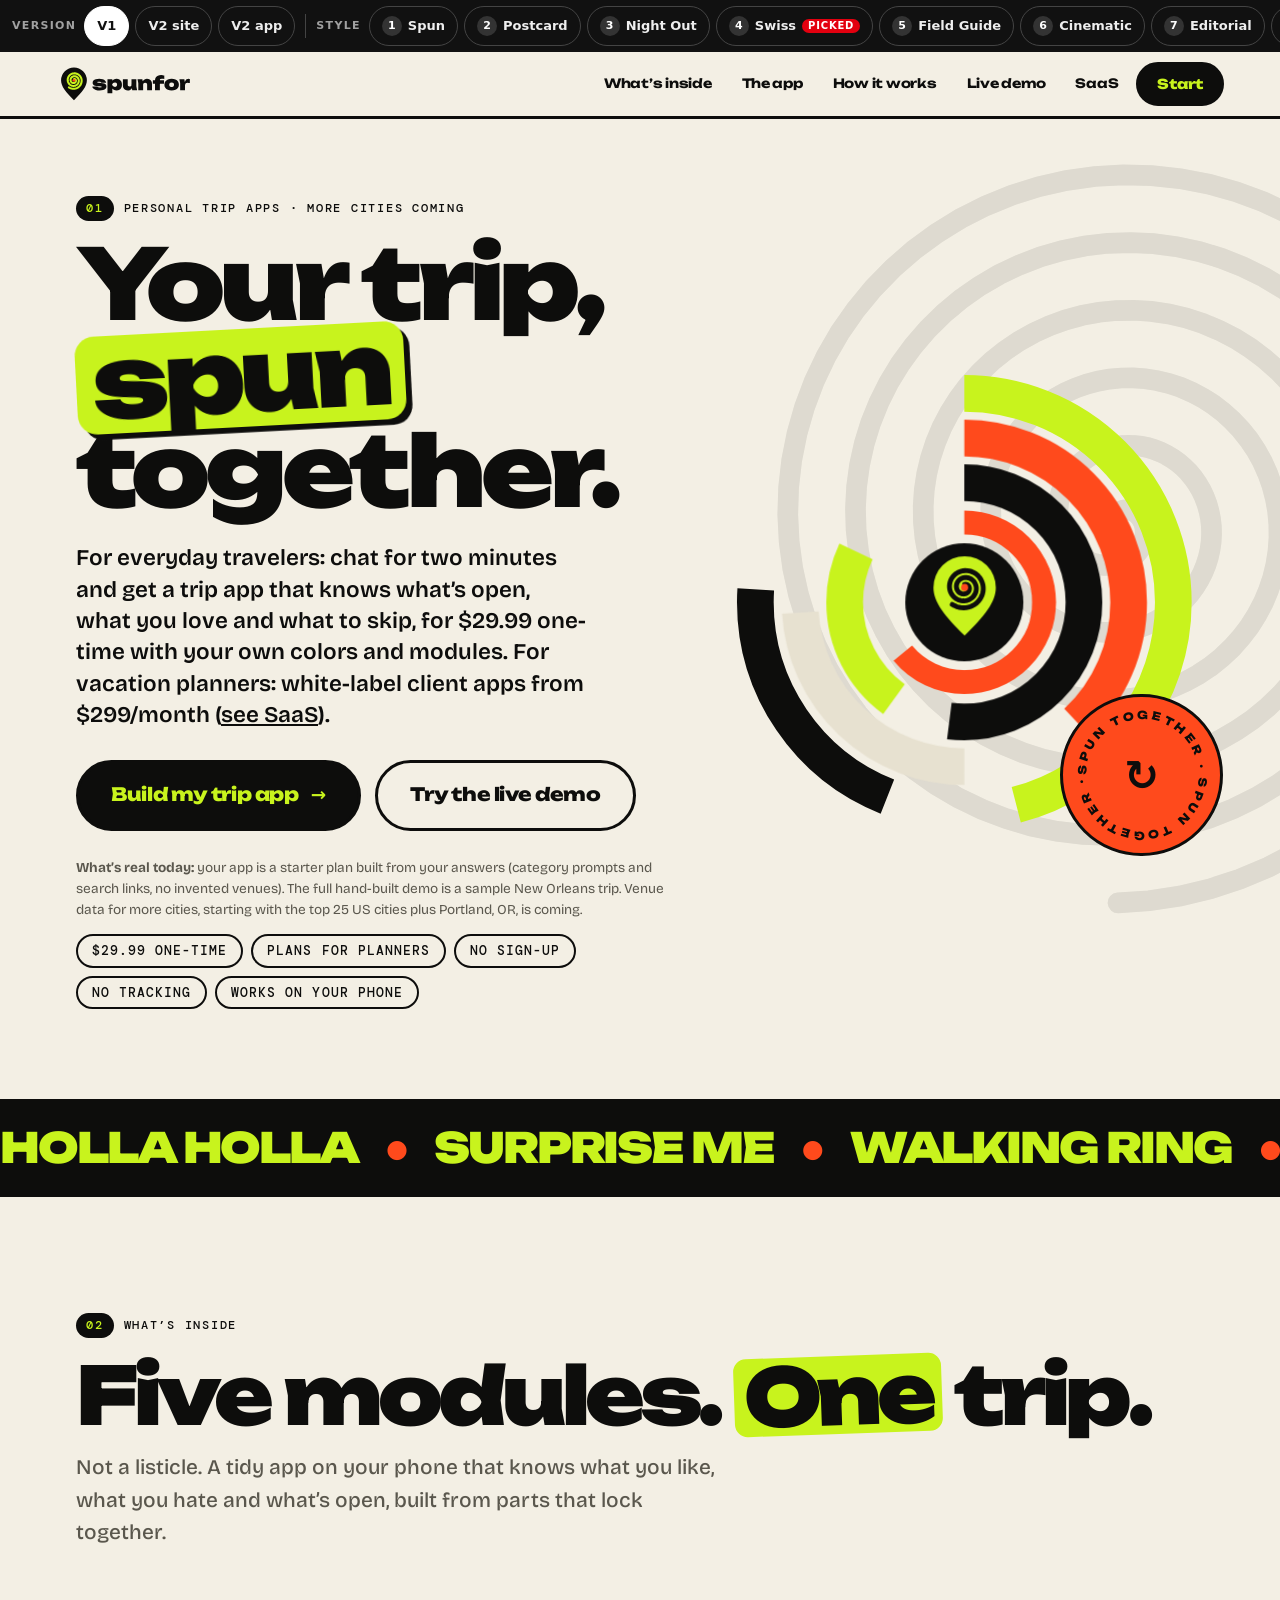
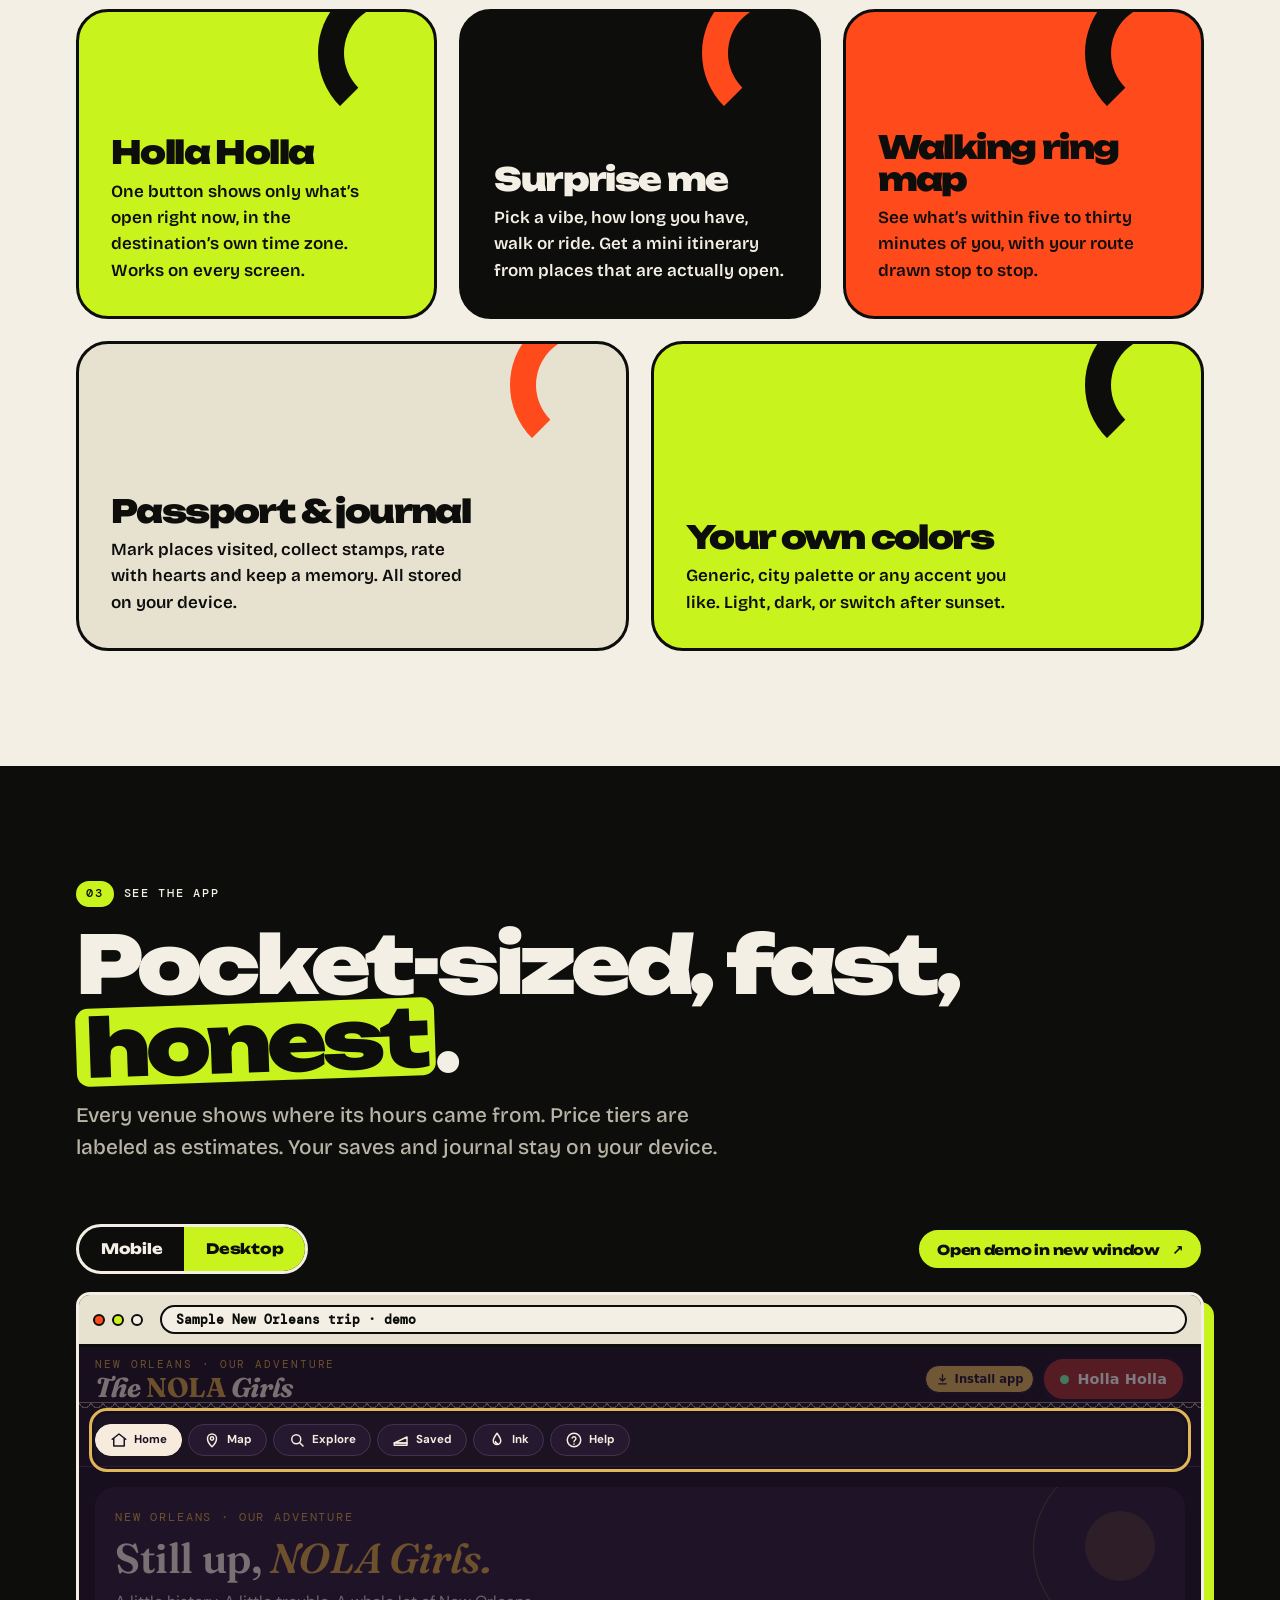
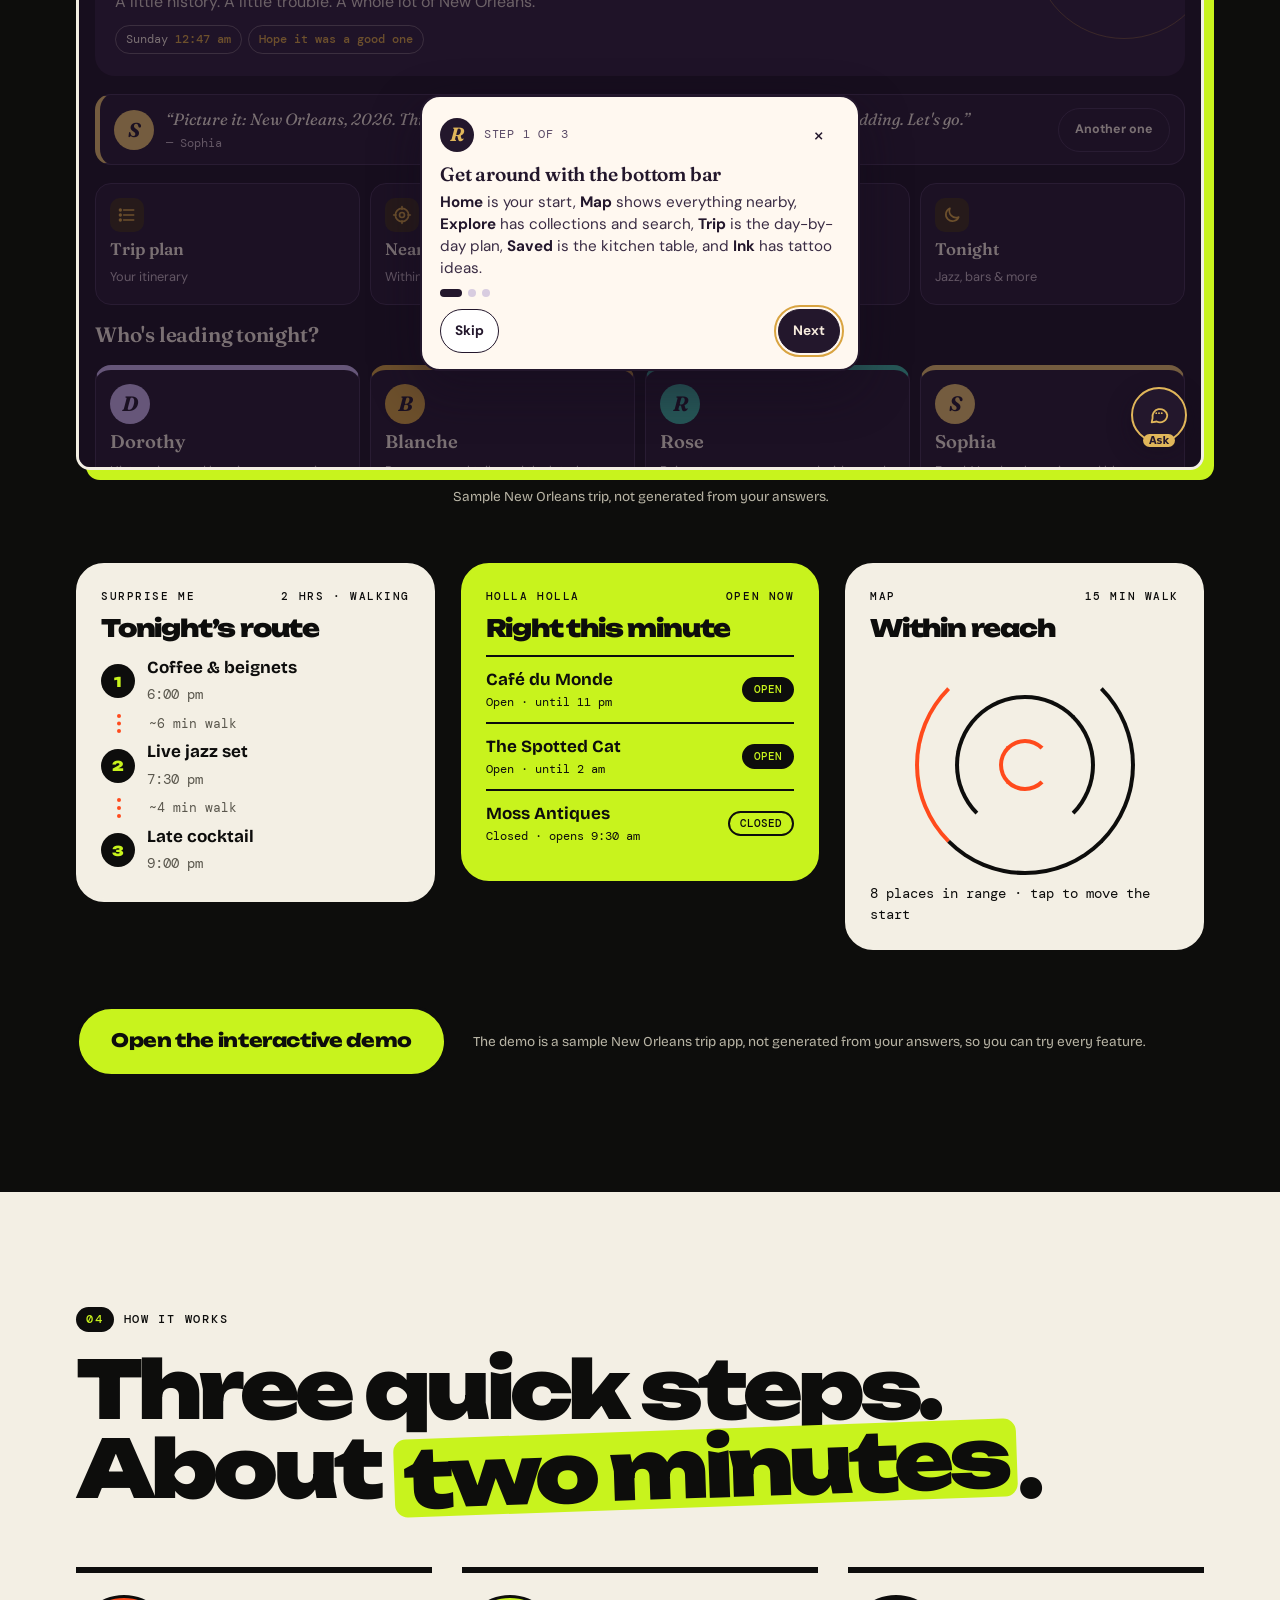
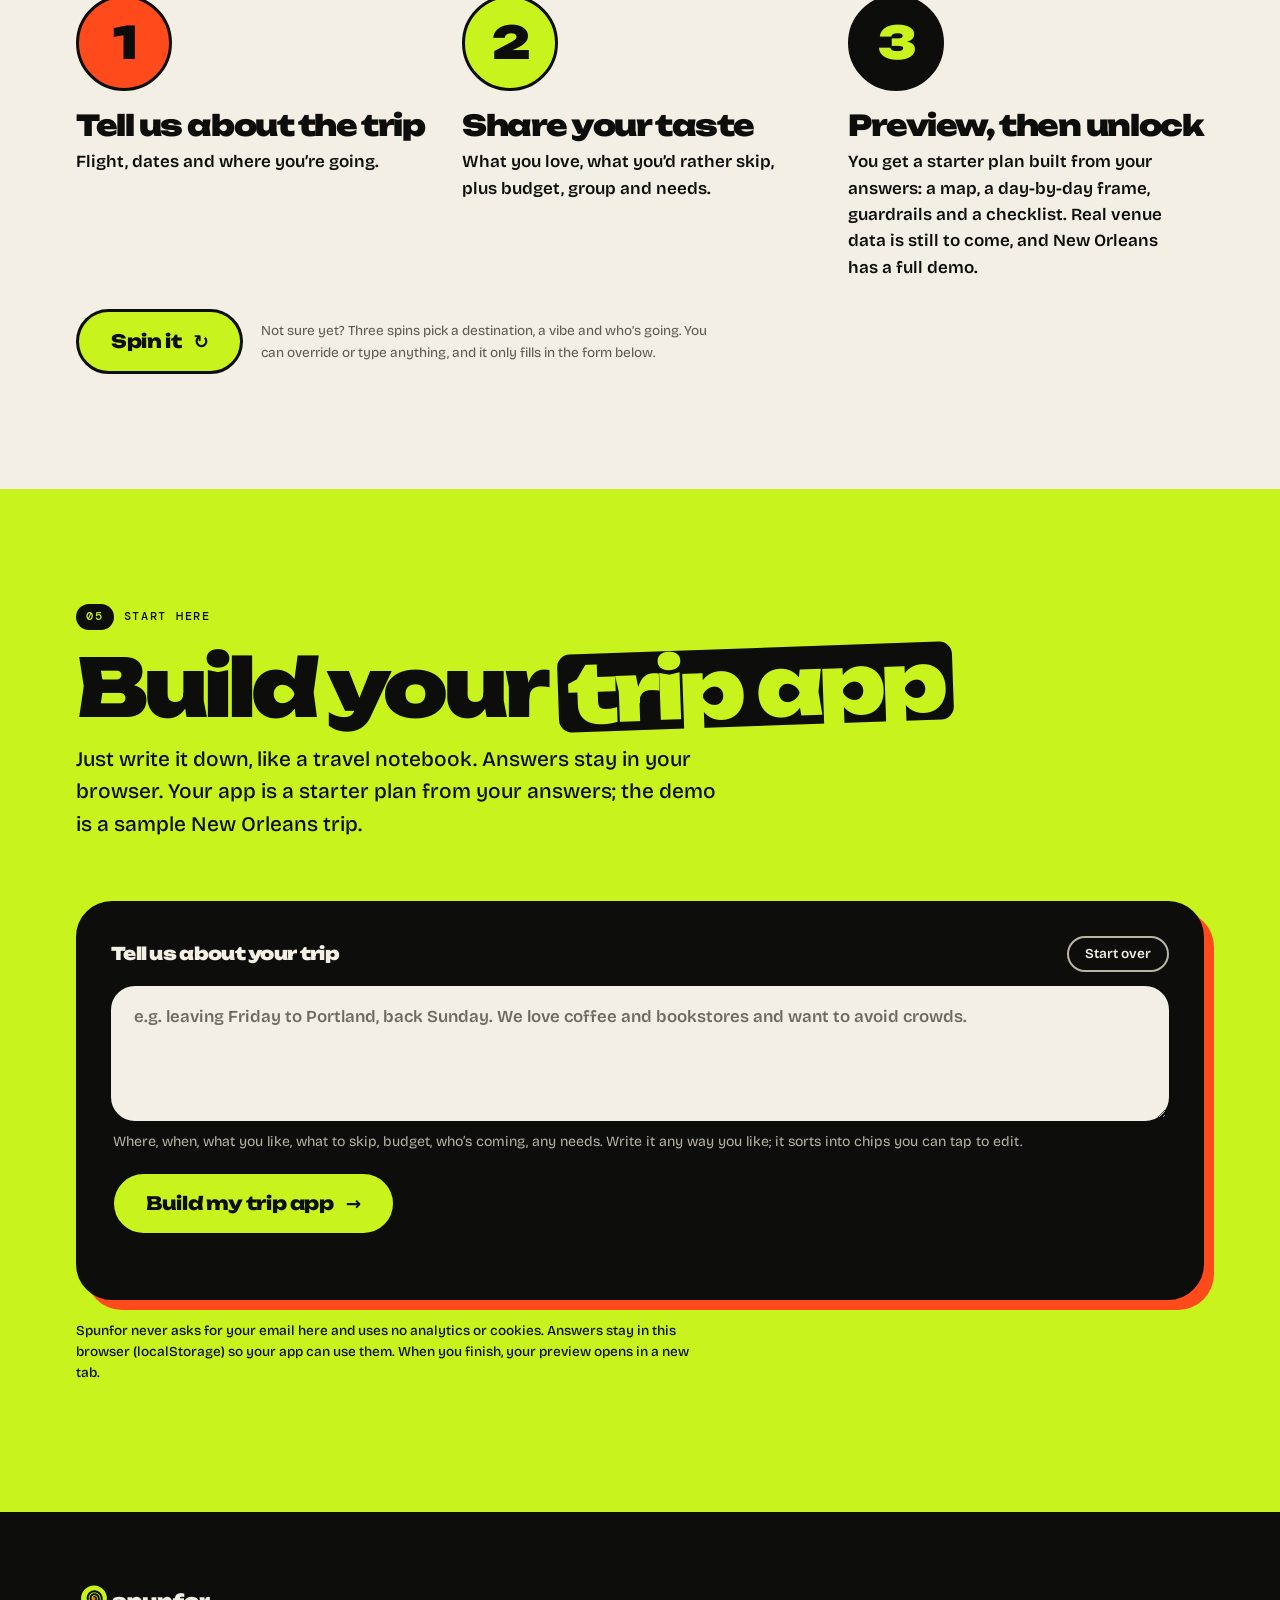
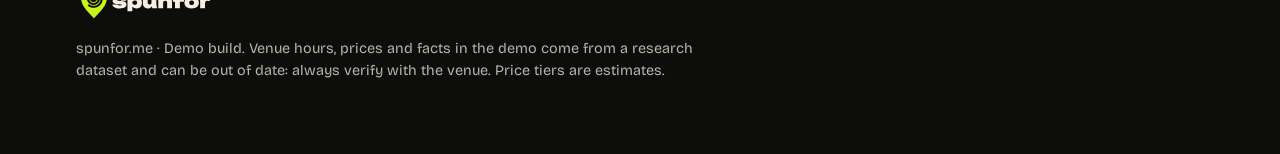
==== commit 0a8c65ff: "Spunfor v2: chat trip builder, NOLA-parity app features, review round, 8 styles, version bar on ever" ====
--- a/index.html
+++ b/index.html
@@ -15,6 +15,7 @@
 window.SPUNFOR_CONFIG={price:29.99,currency:'USD',checkoutUrl:'',testMode:true,promoCodes:{goat:100},demoPath:'demo/index.html'};</script>
 </head>
 <body>
+<script src="bar.js"></script>
 <a class="skip" href="#chat">Skip to the chat</a>
 <header class="nav" id="nav">
   <a class="logo" href="#top" aria-label="Spunfor home"><img src="logo.svg" alt="Spunfor" width="137" height="36"></a>
